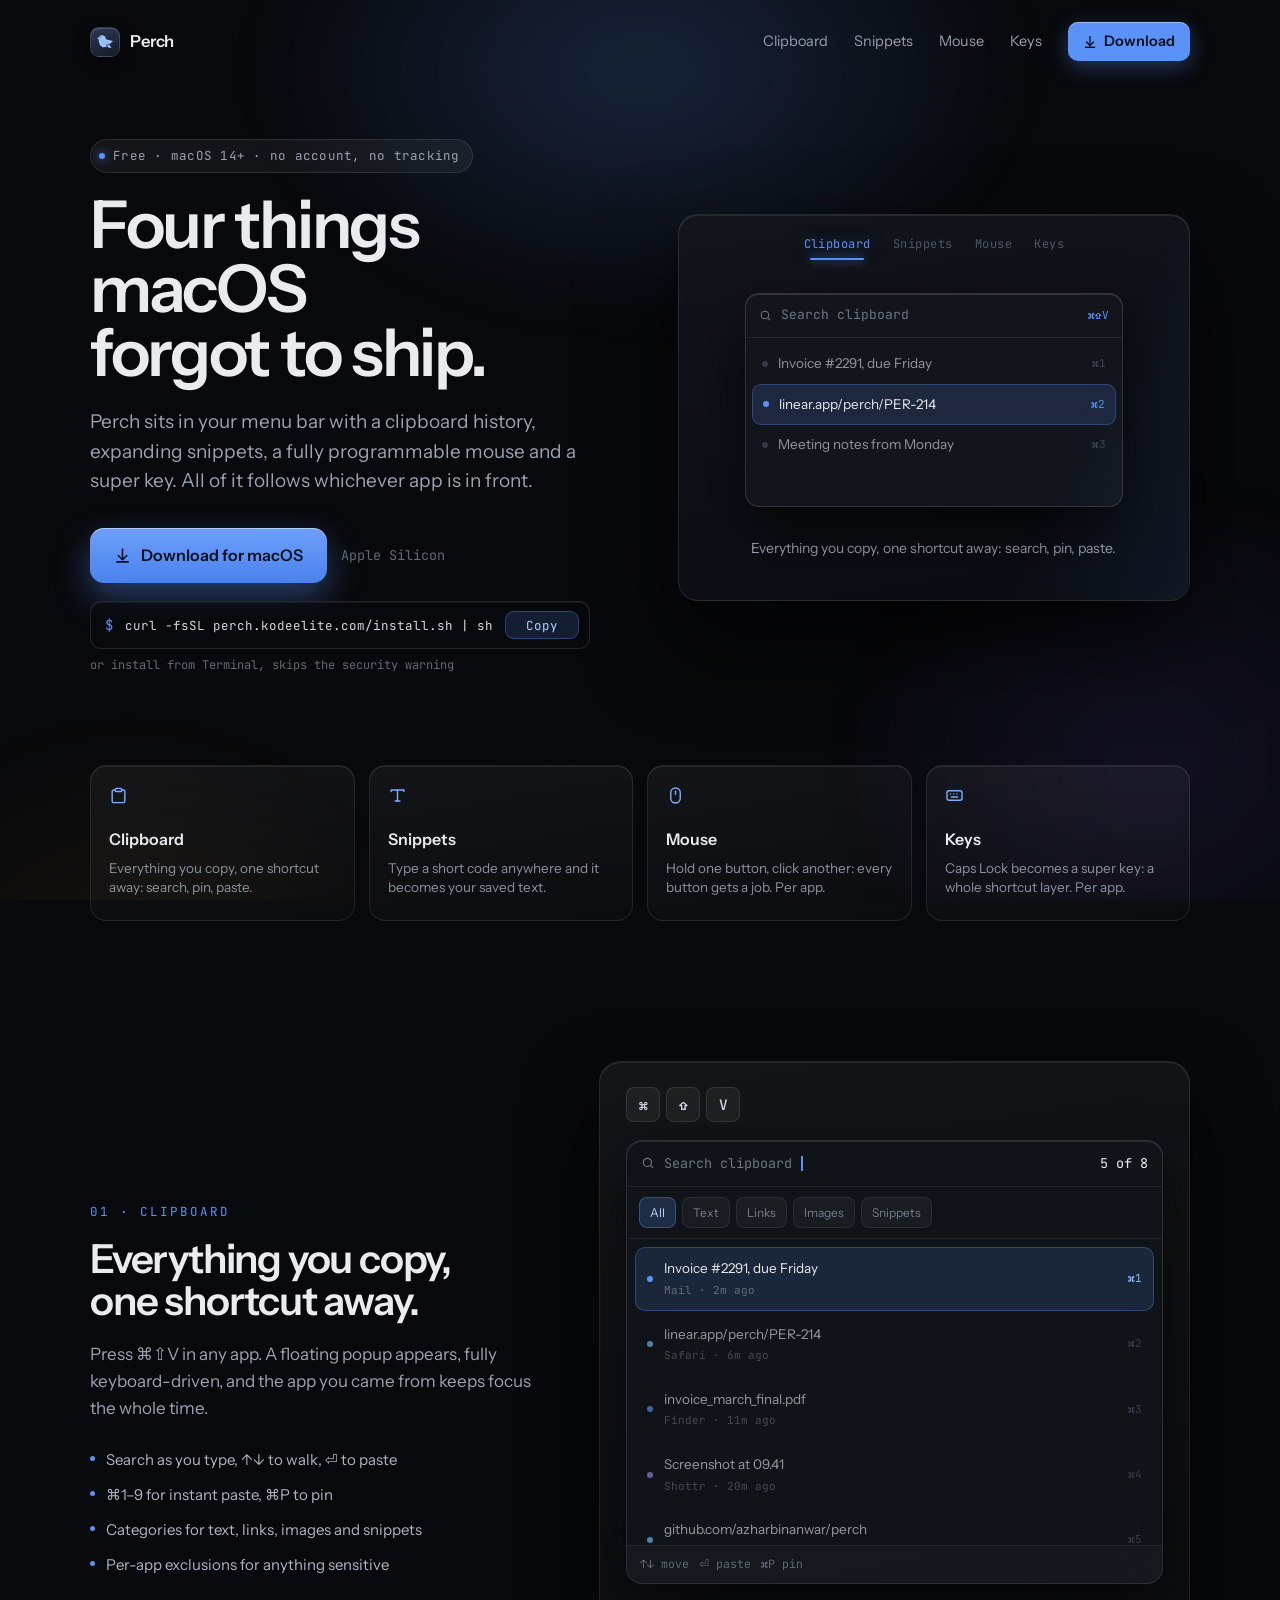
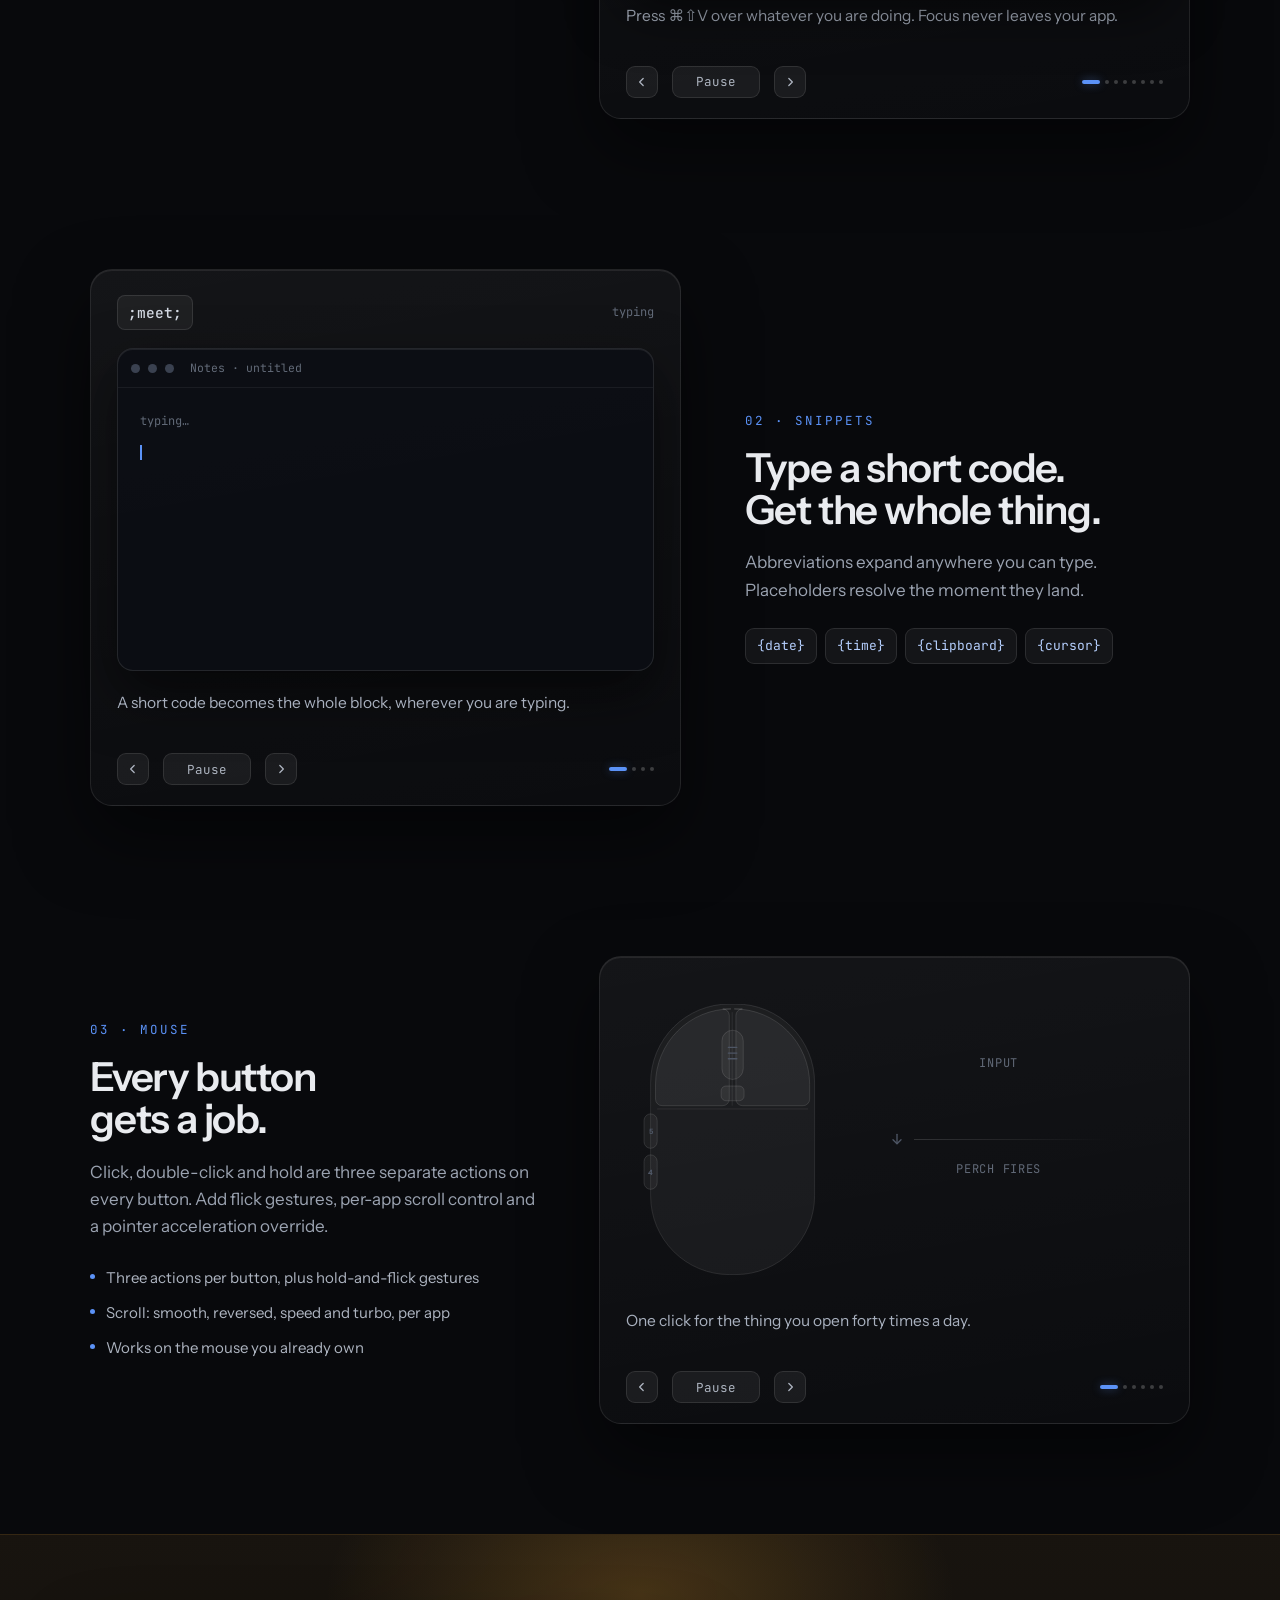
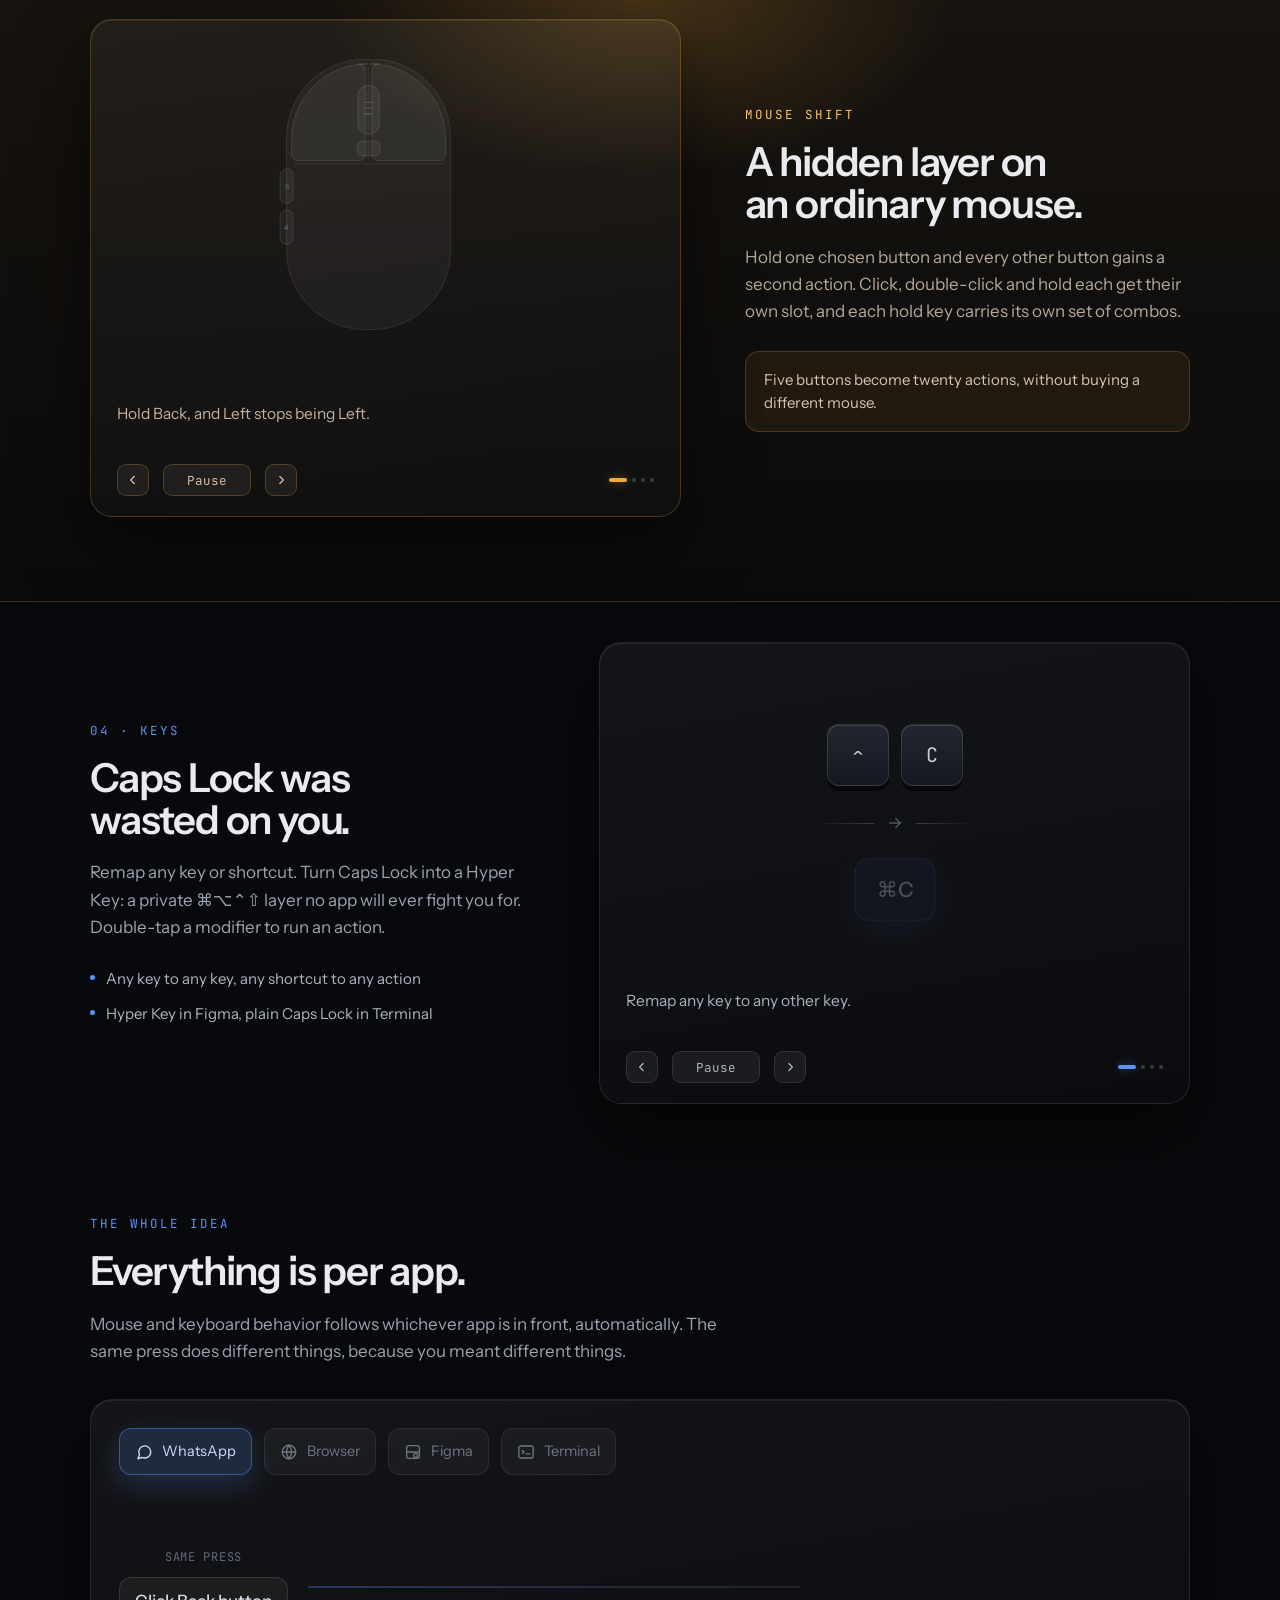
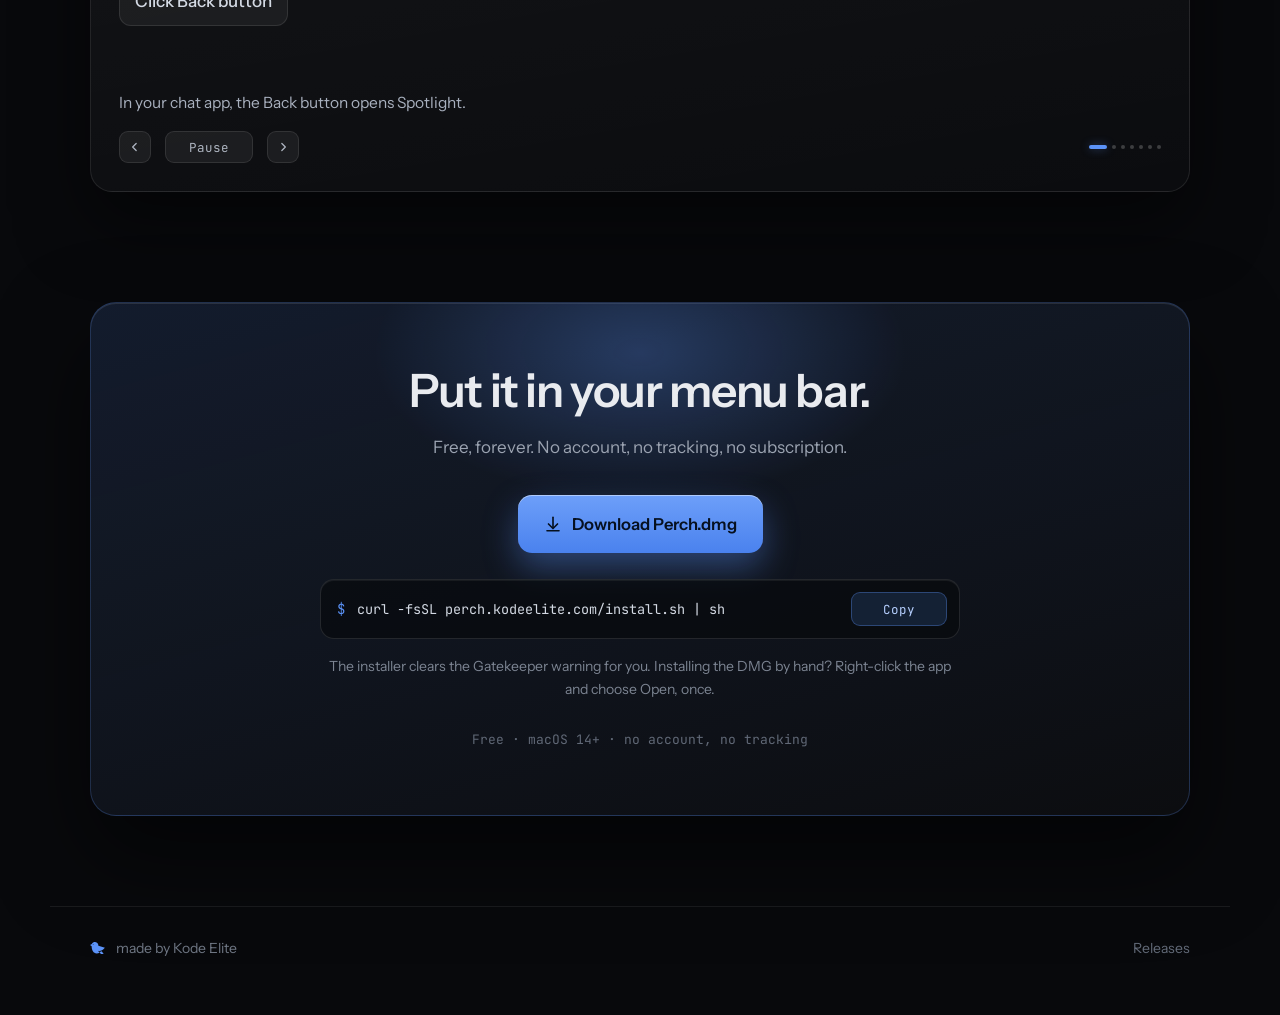
==== site/index.html @ 92d6252d "Native glass toolbars, com.kodeelite.perch bundle, site & README for 1.0.0 - All five tabs: page act" ====
<!DOCTYPE html>
<html lang="en">
<head>
<meta charset="utf-8">
<meta name="viewport" content="width=device-width, initial-scale=1">
<title>Perch: four things macOS forgot to ship</title>
<meta name="description" content="Clipboard history, expanding snippets, a fully programmable mouse and a super key, one free menu-bar app for macOS.">
<meta name="google-site-verification" content="9KXx56BD5_e1ufjfgeYq_2oIf_5Ki9fo4BRh6LsNshE">
<link rel="canonical" href="https://perch.kodeelite.com/">
<link rel="icon" type="image/png" href="icon.png">
<link rel="apple-touch-icon" href="icon.png">
<meta property="og:type" content="website">
<meta property="og:url" content="https://perch.kodeelite.com">
<meta property="og:title" content="Perch: four things macOS forgot to ship">
<meta property="og:description" content="Clipboard history, expanding snippets, a fully programmable mouse and a super key, one free menu-bar app for macOS.">
<meta property="og:image" content="https://perch.kodeelite.com/og.png">
<meta name="twitter:card" content="summary_large_image">
<meta name="twitter:title" content="Perch: four things macOS forgot to ship">
<meta name="twitter:description" content="Clipboard history, expanding snippets, a fully programmable mouse and a super key, one free menu-bar app for macOS.">
<meta name="twitter:image" content="https://perch.kodeelite.com/og.png">
<link rel="preconnect" href="https://fonts.googleapis.com">
<link rel="preconnect" href="https://fonts.gstatic.com" crossorigin>
<link href="https://fonts.googleapis.com/css2?family=Instrument+Sans:ital,wght@0,400..700;1,400&family=JetBrains+Mono:wght@400;500&display=swap" rel="stylesheet">
<link rel="stylesheet" href="perch.css">
</head>
<body>

<div class="bg" aria-hidden="true">
  <div class="glow glow-hero"></div>
  <div class="glow glow-mid"></div>
  <div class="glow glow-amber"></div>
  <div class="grain"></div>
</div>

<header class="nav wrap">
  <a class="brand" href="#top">
    <span class="brand-tile">
      <svg width="17" height="14" viewBox="0 0 15 12" fill="#9CC0FF"><path d="M12.8202 11.174H10.2078L8.69599 9.00691C8.73341 9.00765 8.77099 9.00819 8.80875 9.00792C9.51761 9.00282 10.2464 8.81861 10.9811 8.46947L12.8202 11.174Z"/><path fill-rule="evenodd" clip-rule="evenodd" d="M1.76128 1.68235C3.58994 -1.45262 8.03084 0.202049 7.8568 3.511L7.85678 3.51108L14.0195 5.20792L13.9306 5.30997C12.139 7.36368 10.354 8.3872 8.80415 8.39837C8.33292 8.40176 7.8865 8.31163 7.47104 8.13087L8.98869 10.042C4.03817 12.2115 1.48744 8.5244 1.56434 3.78064L0.0195312 2.72736L1.75384 1.72678C1.7563 1.71197 1.75877 1.69716 1.76128 1.68235ZM2.96049 1.68241C2.72003 1.68241 2.5251 1.87735 2.5251 2.11781C2.52511 2.35827 2.72003 2.55319 2.96049 2.55319C3.20095 2.55319 3.39588 2.35827 3.39589 2.11781C3.39589 1.87735 3.20095 1.68241 2.96049 1.68241Z"/></svg>
    </span>
    Perch
  </a>
  <nav class="nav-links">
    <a href="#clipboard">Clipboard</a>
    <a href="#snippets">Snippets</a>
    <a href="#mouse">Mouse</a>
    <a href="#keys">Keys</a>
    <a class="nav-cta" href="#get">
      <svg width="14" height="14" viewBox="0 0 24 24" fill="none" stroke="currentColor" stroke-width="2.2" stroke-linecap="round" stroke-linejoin="round"><path d="M12 3v13"/><path d="M6 12l6 6 6-6"/><path d="M4 21h16"/></svg>Download</a>
  </nav>
</header>

<!-- ================= HERO ================= -->
<section class="hero wrap" id="top">
  <div class="hero-copy reveal">
    <div class="pill mono"><span class="pill-dot"></span>Free · macOS 14+ · no account, no tracking</div>
    <h1>Four things macOS<br>forgot to ship.</h1>
    <p class="lede">Perch sits in your menu bar with a clipboard history, expanding snippets, a fully programmable mouse and a super key. All of it follows whichever app is in front.</p>
    <div class="cta-row">
      <a class="btn-dl" href="https://github.com/azharbinanwar/perch-releases/releases/latest/download/Perch.dmg">
        <svg width="17" height="17" viewBox="0 0 24 24" fill="none" stroke="currentColor" stroke-width="2.2" stroke-linecap="round" stroke-linejoin="round"><path d="M12 3v13"/><path d="M6 12l6 6 6-6"/><path d="M4 21h16"/></svg>Download for macOS</a>
      <span class="mono dim" id="dl-meta">Apple&nbsp;Silicon</span>
    </div>
    <div class="hero-term">
      <button class="term slim" id="hero-cmd" type="button" title="Copy the install command">
        <span class="mono t-prompt">$</span>
        <code class="mono">curl -fsSL perch.kodeelite.com/install.sh | sh</code>
        <span class="t-copy mono" id="hero-copy">Copy</span>
      </button>
      <p class="mono dim sm">or install from Terminal, skips the security warning</p>
    </div>
  </div>

  <div class="hero-visual reveal" data-parallax>
    <div class="hero-halo"></div>
    <div class="hero-stage" id="hero-stage">
      <div class="h-tabs mono" id="hero-tabs">
        <span data-f="0" class="on">Clipboard</span>
        <span data-f="1">Snippets</span>
        <span data-f="2">Mouse</span>
        <span data-f="3">Keys</span>
      </div>
      <div class="h-scene">
        <div class="h-panel" data-p="0">
          <div class="hp-card" id="h-clip">
            <div class="hp-search mono">
              <svg width="13" height="13" viewBox="0 0 24 24" fill="none" stroke="currentColor" stroke-width="2" stroke-linecap="round"><circle cx="11" cy="11" r="7"/><path d="M20 20l-3.5-3.5"/></svg>
              Search clipboard
              <span class="mono hp-k right">⌘⇧V</span>
            </div>
            <div class="hp-rows" id="h-clip-rows"></div>
            <div class="hp-pasted mono" id="h-clip-pasted">pasted into Mail</div>
          </div>
        </div>
        <div class="h-panel" data-p="1">
          <div class="h-note"><span class="h-typed mono" id="h-snip-text"></span><span class="caret"></span></div>
        </div>
        <div class="h-panel" data-p="2">
          <div class="h-mouse" id="h-mouse"></div>
          <span class="h-arrow">
            <svg width="18" height="18" viewBox="0 0 24 24" fill="none" stroke="currentColor" stroke-width="2" stroke-linecap="round" stroke-linejoin="round"><path d="M5 12h14"/><path d="M13 6l6 6-6 6"/></svg>
          </span>
          <div class="chip chip-amber flow-chip h-fired" id="h-mouse-fired"></div>
        </div>
        <div class="h-panel" data-p="3">
          <div class="h-caps">
            <div class="kcap small" id="h-caps-key">Caps Lock</div>
            <div class="kcap" id="h-w-key">W</div>
          </div>
          <span class="h-arrow">
            <svg width="18" height="18" viewBox="0 0 24 24" fill="none" stroke="currentColor" stroke-width="2" stroke-linecap="round" stroke-linejoin="round"><path d="M5 12h14"/><path d="M13 6l6 6-6 6"/></svg>
          </span>
          <div class="chip chip-blue flow-chip h-fired" id="h-keys-fired"></div>
        </div>
      </div>
      <p class="h-cap" id="hero-caption">Everything you copy, one shortcut away: search, pin, paste.</p>
    </div>
  </div>
</section>

<!-- ================= QUAD ================= -->
<section class="quad wrap reveal" data-stagger>
  <a class="qcard" href="#clipboard">
    <svg width="19" height="19" viewBox="0 0 24 24" fill="none" stroke="#7FADFF" stroke-width="1.8" stroke-linecap="round" stroke-linejoin="round"><rect x="8" y="3" width="8" height="4" rx="1.4"/><path d="M16 5h2a2 2 0 0 1 2 2v12a2 2 0 0 1-2 2H6a2 2 0 0 1-2-2V7a2 2 0 0 1 2-2h2"/></svg>
    <div class="q-name">Clipboard</div>
    <div class="q-line">Everything you copy, one shortcut away: search, pin, paste.</div>
  </a>
  <a class="qcard" href="#snippets">
    <svg width="19" height="19" viewBox="0 0 24 24" fill="none" stroke="#7FADFF" stroke-width="1.8" stroke-linecap="round" stroke-linejoin="round"><path d="M4 7V5h16v2"/><path d="M12 5v14"/><path d="M9 19h6"/></svg>
    <div class="q-name">Snippets</div>
    <div class="q-line">Type a short code anywhere and it becomes your saved text.</div>
  </a>
  <a class="qcard" href="#mouse">
    <svg width="19" height="19" viewBox="0 0 24 24" fill="none" stroke="#7FADFF" stroke-width="1.8" stroke-linecap="round" stroke-linejoin="round"><rect x="6" y="2.5" width="12" height="19" rx="6"/><path d="M12 6.5v4"/></svg>
    <div class="q-name">Mouse</div>
    <div class="q-line">Hold one button, click another: every button gets a job. Per app.</div>
  </a>
  <a class="qcard" href="#keys">
    <svg width="19" height="19" viewBox="0 0 24 24" fill="none" stroke="#7FADFF" stroke-width="1.8" stroke-linecap="round" stroke-linejoin="round"><rect x="2.5" y="6" width="19" height="12" rx="2.5"/><path d="M7 10h.01M11 10h.01M15 10h.01M8 14h8"/></svg>
    <div class="q-name">Keys</div>
    <div class="q-line">Caps Lock becomes a super key: a whole shortcut layer. Per app.</div>
  </a>
</section>

<!-- ================= CLIPBOARD ================= -->
<section id="clipboard" class="sec wrap">
  <div class="sec-copy reveal">
    <div class="eyebrow mono">01 · Clipboard</div>
    <h2>Everything you copy,<br>one shortcut away.</h2>
    <p class="body">Press ⌘⇧V in any app. A floating popup appears, fully keyboard-driven, and the app you came from keeps focus the whole time.</p>
    <div class="bullets">
      <div><span class="b-dot"></span>Search as you type, ↑↓ to walk, ⏎ to paste</div>
      <div><span class="b-dot"></span>⌘1–9 for instant paste, ⌘P to pin</div>
      <div><span class="b-dot"></span>Categories for text, links, images and snippets</div>
      <div><span class="b-dot"></span>Per-app exclusions for anything sensitive</div>
    </div>
  </div>

  <div class="stage reveal" id="clip-stage">
    <div class="stage-top">
      <div class="chips" id="clip-chips"></div>
      <span class="mono dim sm" id="clip-label"></span>
    </div>
    <div class="popup">
      <div class="pp-search">
        <svg width="14" height="14" viewBox="0 0 24 24" fill="none" stroke="#6E7683" stroke-width="2" stroke-linecap="round"><circle cx="11" cy="11" r="7"/><path d="M20 20l-3.5-3.5"/></svg>
        <span class="mono" id="clip-query">Search clipboard</span>
        <span class="caret"></span>
        <span class="mono dim sm right" id="clip-count"></span>
      </div>
      <div class="pp-cats" id="clip-cats"></div>
      <div class="pp-list" id="clip-list"></div>
      <div class="pp-foot mono">
        <span>↑↓ move</span><span>⏎ paste</span><span>⌘P pin</span>
        <span class="pp-paste" id="clip-paste"></span>
      </div>
    </div>
    <p class="cap" id="clip-cap"></p>
    <div class="ctl" data-ctl="clip"></div>
  </div>
</section>

<!-- ================= SNIPPETS ================= -->
<section id="snippets" class="sec sec-flip wrap">
  <div class="stage reveal" id="snip-stage">
    <div class="stage-top">
      <span class="chip mono" id="snip-token"></span>
      <span class="mono dim sm" id="snip-label"></span>
    </div>
    <div class="notepad">
      <div class="np-bar mono"><span class="tl"></span><span class="tl"></span><span class="tl"></span><span class="np-title">Notes · untitled</span></div>
      <div class="np-body">
        <div class="mono dim sm">typing…</div>
        <div class="np-typed mono" id="snip-typed"><span id="snip-typed-text"></span><span class="caret"></span></div>
        <div class="np-out" id="snip-out"></div>
        <div class="np-chips" id="snip-chips"></div>
      </div>
    </div>
    <p class="cap" id="snip-cap"></p>
    <div class="ctl" data-ctl="snip"></div>
  </div>
  <div class="sec-copy reveal">
    <div class="eyebrow mono">02 · Snippets</div>
    <h2>Type a short code.<br>Get the whole thing.</h2>
    <p class="body">Abbreviations expand anywhere you can type. Placeholders resolve the moment they land.</p>
    <div class="tag-row">
      <span class="tag mono">{date}</span>
      <span class="tag mono">{time}</span>
      <span class="tag mono">{clipboard}</span>
      <span class="tag mono">{cursor}</span>
    </div>
  </div>
</section>

<!-- ================= MOUSE ================= -->
<section id="mouse" class="sec wrap">
  <div class="sec-copy reveal">
    <div class="eyebrow mono">03 · Mouse</div>
    <h2>Every button<br>gets a job.</h2>
    <p class="body">Click, double-click and hold are three separate actions on every button. Add flick gestures, per-app scroll control and a pointer acceleration override.</p>
    <div class="bullets">
      <div><span class="b-dot"></span>Three actions per button, plus hold-and-flick gestures</div>
      <div><span class="b-dot"></span>Scroll: smooth, reversed, speed and turbo, per app</div>
      <div><span class="b-dot"></span>Works on the mouse you already own</div>
    </div>
  </div>

  <div class="stage reveal" id="mouse-stage">
    <div class="m-grid">
      <div class="m-col" id="mouse-diagram"></div>
      <div class="flow">
        <div class="flow-k mono">INPUT</div>
        <div class="chip flow-chip" id="mouse-press"></div>
        <div class="flow-arrow">
          <svg width="16" height="16" viewBox="0 0 24 24" fill="none" stroke="currentColor" stroke-width="2" stroke-linecap="round" stroke-linejoin="round"><path d="M12 5v14"/><path d="M6 13l6 6 6-6"/></svg>
          <span class="flow-line"></span>
        </div>
        <div class="flow-k mono">PERCH FIRES</div>
        <div class="chip chip-blue flow-chip" id="mouse-out"></div>
      </div>
    </div>
    <p class="cap" id="mouse-cap"></p>
    <div class="ctl" data-ctl="mouse"></div>
  </div>
</section>

<!-- ================= MOUSE SHIFT ================= -->
<section class="shift-band" id="shift">
  <div class="sec sec-flip wrap">
    <div class="stage stage-amber reveal" id="shift-stage">
      <div class="shift-row">
        <div class="shift-col">
          <div class="m-col" id="shift-diagram"></div>
          <div class="chip chip-amber flow-chip s-combo" id="shift-combo"></div>
        </div>
        <span class="s-arrow">
          <svg width="20" height="20" viewBox="0 0 24 24" fill="none" stroke="currentColor" stroke-width="2" stroke-linecap="round" stroke-linejoin="round"><path d="M5 12h14"/><path d="M13 6l6 6-6 6"/></svg>
        </span>
        <div class="chip chip-amber s-fired" id="shift-out"></div>
      </div>
      <p class="cap cap-amber" id="shift-cap"></p>
      <div class="ctl" data-ctl="shift"></div>
    </div>
    <div class="sec-copy reveal">
      <div class="eyebrow mono amber-t">Mouse Shift</div>
      <h2>A hidden layer on<br>an ordinary mouse.</h2>
      <p class="body warm">Hold one chosen button and every other button gains a second action. Click, double-click and hold each get their own slot, and each hold key carries its own set of combos.</p>
      <div class="amber-note">Five buttons become twenty actions, without buying a different mouse.</div>
    </div>
  </div>
</section>

<!-- ================= KEYS ================= -->
<section id="keys" class="sec wrap">
  <div class="sec-copy reveal">
    <div class="eyebrow mono">04 · Keys</div>
    <h2>Caps Lock was<br>wasted on you.</h2>
    <p class="body">Remap any key or shortcut. Turn Caps Lock into a Hyper Key: a private ⌘⌥⌃⇧ layer no app will ever fight you for. Double-tap a modifier to run an action.</p>
    <div class="bullets">
      <div><span class="b-dot"></span>Any key to any key, any shortcut to any action</div>
      <div><span class="b-dot"></span>Hyper Key in Figma, plain Caps Lock in Terminal</div>
    </div>
  </div>

  <div class="stage reveal" id="keys-stage">
    <div class="k-grid">
      <div class="k-caps" id="keys-caps"></div>
      <div class="k-arrow">
        <span class="k-line l"></span>
        <svg width="18" height="18" viewBox="0 0 24 24" fill="none" stroke="currentColor" stroke-width="2" stroke-linecap="round" stroke-linejoin="round"><path d="M5 12h14"/><path d="M13 6l6 6-6 6"/></svg>
        <span class="k-line r"></span>
      </div>
      <div class="k-out-slot"><div class="k-out" id="keys-out"></div></div>
    </div>
    <p class="cap" id="keys-cap"></p>
    <div class="ctl" data-ctl="keysd"></div>
  </div>
</section>

<!-- ================= PER APP ================= -->
<section id="perapp" class="wrap perapp">
  <div class="perapp-head reveal">
    <div class="eyebrow mono">The whole idea</div>
    <h2>Everything is per app.</h2>
    <p class="body">Mouse and keyboard behavior follows whichever app is in front, automatically. The same press does different things, because you meant different things.</p>
  </div>

  <div class="stage reveal" id="apps-stage">
    <div class="tiles" id="apps-tiles">
      <div class="tile" data-app="0">
        <svg width="18" height="18" viewBox="0 0 24 24" fill="none" stroke="currentColor" stroke-width="1.8" stroke-linecap="round" stroke-linejoin="round"><path d="M21 12a8 8 0 0 1-11.6 7.1L4 21l1.9-5.4A8 8 0 1 1 21 12z"/></svg>
        <span>WhatsApp</span>
      </div>
      <div class="tile" data-app="1">
        <svg width="18" height="18" viewBox="0 0 24 24" fill="none" stroke="currentColor" stroke-width="1.8" stroke-linecap="round" stroke-linejoin="round"><circle cx="12" cy="12" r="9"/><path d="M3 12h18"/><path d="M12 3a14 14 0 0 0 0 18a14 14 0 0 0 0-18"/></svg>
        <span>Browser</span>
      </div>
      <div class="tile" data-app="2">
        <svg width="18" height="18" viewBox="0 0 24 24" fill="none" stroke="currentColor" stroke-width="1.8" stroke-linecap="round" stroke-linejoin="round"><rect x="3.5" y="3.5" width="17" height="17" rx="3"/><path d="M3.5 12h17"/><circle cx="15.5" cy="16.5" r="2.6"/></svg>
        <span>Figma</span>
      </div>
      <div class="tile" data-app="3">
        <svg width="18" height="18" viewBox="0 0 24 24" fill="none" stroke="currentColor" stroke-width="1.8" stroke-linecap="round" stroke-linejoin="round"><rect x="2.5" y="4" width="19" height="16" rx="2.5"/><path d="M7 10l2.5 2L7 14"/><path d="M12.5 14.5H17"/></svg>
        <span>Terminal</span>
      </div>
    </div>

    <div class="pa-scene">
      <div class="pa-press">
        <div class="flow-k mono">SAME PRESS</div>
        <div class="chip flow-chip show" id="apps-press"></div>
      </div>
      <div class="pa-wire"><span class="pa-signal" id="apps-signal"></span></div>
      <div class="pa-window" id="apps-window">
        <div class="pa-titlebar">
          <span class="tl"></span><span class="tl"></span><span class="tl"></span>
          <span class="pa-app" id="apps-appicon"></span>
          <span class="pa-name" id="apps-appname"></span>
          <span class="mono pa-front">front</span>
        </div>
        <div class="pa-body">
          <div class="chip chip-blue flow-chip" id="apps-out"></div>
        </div>
      </div>
    </div>

    <p class="cap" id="apps-cap"></p>
    <div class="ctl" data-ctl="apps"></div>
  </div>
</section>

<!-- ================= GET ================= -->
<section id="get" class="wrap get">
  <div class="get-card reveal">
    <div class="get-halo"></div>
    <h2>Put it in your menu bar.</h2>
    <p class="body center">Free, forever. No account, no tracking, no subscription.</p>
    <a class="btn-dl big" href="https://github.com/azharbinanwar/perch-releases/releases/latest/download/Perch.dmg">
      <svg width="18" height="18" viewBox="0 0 24 24" fill="none" stroke="currentColor" stroke-width="2.2" stroke-linecap="round" stroke-linejoin="round"><path d="M12 3v13"/><path d="M6 12l6 6 6-6"/><path d="M4 21h16"/></svg>Download Perch.dmg</a>
    <div class="term-wrap">
      <div class="term">
        <span class="mono t-prompt">$</span>
        <code class="mono">curl -fsSL perch.kodeelite.com/install.sh | sh</code>
        <button class="t-copy mono" id="copy-btn" type="button">Copy</button>
      </div>
      <p class="fineprint">The installer clears the Gatekeeper warning for you. Installing the DMG by hand? Right-click the app and choose Open, once.</p>
    </div>
    <div class="mono dim sm">Free · macOS 14+ · no account, no tracking</div>
  </div>
</section>

<footer class="wrap footer">
  <div class="f-left">
    <svg width="16" height="13" viewBox="0 0 15 12" fill="#5B92F7"><path d="M12.8202 11.174H10.2078L8.69599 9.00691C8.73341 9.00765 8.77099 9.00819 8.80875 9.00792C9.51761 9.00282 10.2464 8.81861 10.9811 8.46947L12.8202 11.174Z"/><path fill-rule="evenodd" clip-rule="evenodd" d="M1.76128 1.68235C3.58994 -1.45262 8.03084 0.202049 7.8568 3.511L7.85678 3.51108L14.0195 5.20792L13.9306 5.30997C12.139 7.36368 10.354 8.3872 8.80415 8.39837C8.33292 8.40176 7.8865 8.31163 7.47104 8.13087L8.98869 10.042C4.03817 12.2115 1.48744 8.5244 1.56434 3.78064L0.0195312 2.72736L1.75384 1.72678C1.7563 1.71197 1.75877 1.69716 1.76128 1.68235ZM2.96049 1.68241C2.72003 1.68241 2.5251 1.87735 2.5251 2.11781C2.52511 2.35827 2.72003 2.55319 2.96049 2.55319C3.20095 2.55319 3.39588 2.35827 3.39589 2.11781C3.39589 1.87735 3.20095 1.68241 2.96049 1.68241Z"/></svg>
    made by Kode Elite
  </div>
  <div class="f-right">
    <!-- coffee link: restore when a real buy-me-a-coffee URL exists
    <a href="#" id="coffee-link">
      <svg width="15" height="15" viewBox="0 0 24 24" fill="none" stroke="currentColor" stroke-width="1.8" stroke-linecap="round" stroke-linejoin="round"><path d="M4 8h13v6a5 5 0 0 1-5 5H9a5 5 0 0 1-5-5V8z"/><path d="M17 9h2.5a2.5 2.5 0 0 1 0 5H17"/><path d="M5 22h12"/></svg>Buy me a coffee</a>
    -->

    <a class="dim" href="https://github.com/azharbinanwar/perch-releases/releases">Releases</a>
  </div>
</footer>

<script type="application/ld+json">
{
  "@context": "https://schema.org",
  "@type": "SoftwareApplication",
  "name": "Perch",
  "operatingSystem": "macOS 14.0 or later",
  "applicationCategory": "UtilitiesApplication",
  "description": "Clipboard history, expanding snippets, a fully programmable mouse and a super key, one free menu-bar app for macOS.",
  "url": "https://perch.kodeelite.com",
  "downloadUrl": "https://github.com/azharbinanwar/perch-releases/releases/latest/download/Perch.dmg",
  "image": "https://perch.kodeelite.com/og.png",
  "offers": { "@type": "Offer", "price": "0", "priceCurrency": "USD" },
  "author": { "@type": "Organization", "name": "Kode Elite", "url": "https://perch.kodeelite.com" }
}
</script>
<script src="demo.js"></script>
</body>
</html>
---- site/perch.css ----
/* Perch landing — Instrument Sans/Serif + JetBrains Mono, deep-space blue, orange = Mouse Shift only.
   Every demo stage is FIXED-SIZE: scenes change inside, the frame never moves. */

:root {
  --bg: #08090C;
  --ink: #E9EBEF;
  --mut: #9BA3B1;
  --dim: #616977;
  --blue: #5B92F7;
  --blue-hi: #B6D0FF;
  --amber: #F0A836;
  --amber-hi: #F6C468;
  --line: rgba(255, 255, 255, 0.09);
  --card: linear-gradient(170deg, rgba(255, 255, 255, 0.05), rgba(255, 255, 255, 0.014));
  --sans: "Instrument Sans", system-ui, sans-serif;
  --serif: "Instrument Serif", Georgia, serif;
  --mono: "JetBrains Mono", ui-monospace, monospace;
}

* { margin: 0; padding: 0; box-sizing: border-box; }
html { scroll-behavior: smooth; background: var(--bg); overflow-x: hidden; overflow-x: clip; }
body {
  font-family: var(--sans);
  color: var(--ink);
  background: transparent;
  line-height: 1.6;
  overflow-x: hidden;
  overflow-x: clip;
  -webkit-font-smoothing: antialiased;
  text-wrap: pretty;
}
a { color: #8CB6FF; text-decoration: none; }
button { font-family: inherit; cursor: pointer; }
:focus-visible { outline: 2px solid var(--blue); outline-offset: 3px; border-radius: 8px; }

.wrap { max-width: 1180px; margin: 0 auto; padding-left: 40px; padding-right: 40px; }
/* grid/flex children may shrink below their content's natural width (the nowrap
   curl command otherwise forces the whole hero column past small screens) */
.hero > *, .sec > *, .quad > *, .hero-term, .hero-term > * { min-width: 0; max-width: 100%; }
.mono { font-family: var(--mono); }
.dim { color: var(--dim); }
.sm { font-size: 12px; }
.ink { color: var(--ink); }
.strong { color: #C6CCD6; font-weight: 500; }
.right { margin-left: auto; }

/* ---------- living background ---------- */

.bg { position: fixed; inset: 0; z-index: -1; overflow: hidden; }
.glow { position: absolute; border-radius: 50%; filter: blur(30px); pointer-events: none; will-change: transform; }
.glow-hero {
  top: -280px; left: 50%; width: 1100px; height: 700px; margin-left: -550px;
  background: radial-gradient(50% 50% at 50% 50%, rgba(91, 146, 247, 0.2), transparent 70%);
  animation: breathe 9s ease-in-out infinite;
}
.glow-mid {
  top: 40%; right: -320px; width: 900px; height: 800px;
  background: radial-gradient(50% 50% at 50% 50%, rgba(124, 92, 255, 0.09), transparent 70%);
  animation: breathe 13s ease-in-out infinite reverse;
}
.glow-amber {
  top: 68%; left: -300px; width: 860px; height: 760px;
  background: radial-gradient(50% 50% at 50% 50%, rgba(240, 168, 54, 0.07), transparent 70%);
  animation: breathe 11s ease-in-out infinite;
}
.grain {
  position: absolute; inset: 0; opacity: 0.5;
  background-image: radial-gradient(rgba(255,255,255,0.028) 1px, transparent 1px);
  background-size: 26px 26px;
  mask-image: radial-gradient(70% 60% at 50% 30%, black, transparent);
  -webkit-mask-image: radial-gradient(70% 60% at 50% 30%, black, transparent);
}
@keyframes breathe { 0%, 100% { opacity: 0.55; transform: scale(1); } 50% { opacity: 1; transform: scale(1.07); } }

@keyframes caret { 0%, 49% { opacity: 1; } 50%, 100% { opacity: 0; } }
.caret { display: inline-block; width: 1.5px; height: 15px; vertical-align: -2px; background: var(--blue); animation: caret 1.1s step-end infinite; }

/* ---------- reveal / stagger ---------- */

.reveal { opacity: 0; transform: translateY(30px); transition: opacity 0.8s cubic-bezier(0.2, 0.7, 0.3, 1), transform 0.8s cubic-bezier(0.2, 0.7, 0.3, 1); }
.reveal.in { opacity: 1; transform: none; }
[data-stagger] > * { opacity: 0; transform: translateY(22px); transition: opacity 0.7s ease, transform 0.7s ease; }
[data-stagger].in > * { opacity: 1; transform: none; }
[data-stagger].in > *:nth-child(2) { transition-delay: 0.08s; }
[data-stagger].in > *:nth-child(3) { transition-delay: 0.16s; }
[data-stagger].in > *:nth-child(4) { transition-delay: 0.24s; }

/* ---------- nav ---------- */

.nav { display: flex; align-items: center; justify-content: space-between; gap: 20px; padding-top: 22px; padding-bottom: 22px; position: relative; z-index: 5; }
.brand { display: flex; align-items: center; gap: 10px; font-size: 16.5px; font-weight: 600; letter-spacing: -0.01em; color: var(--ink); }
.brand-tile {
  width: 30px; height: 30px; border-radius: 9px; display: grid; place-items: center;
  background: linear-gradient(160deg, #2E3A54, #151A26);
  border: 1px solid rgba(255, 255, 255, 0.12);
  box-shadow: 0 4px 14px rgba(0, 0, 0, 0.5), inset 0 1px 0 rgba(255, 255, 255, 0.14);
}
.nav-links { display: flex; align-items: center; gap: 26px; font-size: 14.5px; }
.nav-links > a { color: #98A0AE; transition: color 0.15s; }
.nav-links > a:hover { color: var(--ink); }
.nav-cta {
  display: inline-flex; align-items: center; gap: 7px; padding: 8px 15px; border-radius: 10px;
  background: var(--blue); color: #07101F !important; font-weight: 600;
  box-shadow: 0 6px 20px rgba(91, 146, 247, 0.34), inset 0 1px 0 rgba(255, 255, 255, 0.4);
  transition: transform 0.15s, box-shadow 0.15s;
}
.nav-cta:hover { transform: translateY(-1px); box-shadow: 0 9px 26px rgba(91, 146, 247, 0.44), inset 0 1px 0 rgba(255, 255, 255, 0.4); }

/* ---------- hero ---------- */

.hero { position: relative; z-index: 4; display: grid; grid-template-columns: 1.02fr 0.98fr; gap: 56px; align-items: center; padding-top: 56px; padding-bottom: 90px; }
.pill {
  display: inline-flex; align-items: center; gap: 8px; padding: 6px 12px 6px 8px; border-radius: 999px;
  background: rgba(255, 255, 255, 0.05); border: 1px solid rgba(255, 255, 255, 0.1);
  font-size: 12.5px; color: #9AA2B0; letter-spacing: 0.02em;
}
.pill-dot { width: 6px; height: 6px; border-radius: 50%; background: var(--blue); box-shadow: 0 0 10px var(--blue); }
h1 { font-size: 66px; line-height: 0.97; letter-spacing: -0.035em; font-weight: 600; margin: 20px 0 0; }
h2 { font-size: 40px; line-height: 1.06; letter-spacing: -0.03em; font-weight: 600; }
.lede { margin-top: 22px; font-size: 19px; line-height: 1.55; color: var(--mut); max-width: 31em; }
.cta-row { display: flex; flex-wrap: wrap; align-items: center; gap: 14px; margin-top: 32px; }
.btn-dl {
  display: inline-flex; align-items: center; gap: 10px; padding: 15px 24px; border-radius: 14px;
  background: linear-gradient(180deg, #6D9FF9, #4A82EE); color: #06101F; font-size: 16px; font-weight: 600;
  box-shadow: 0 14px 34px rgba(91, 146, 247, 0.4), inset 0 1px 0 rgba(255, 255, 255, 0.45);
  transition: transform 0.15s, box-shadow 0.15s;
}
.btn-dl:hover { transform: translateY(-2px); color: #06101F; box-shadow: 0 20px 44px rgba(91, 146, 247, 0.5), inset 0 1px 0 rgba(255, 255, 255, 0.45); }
.btn-dl.big { padding: 16px 26px; font-size: 16.5px; }
.cta-row .mono { font-size: 13.5px; }
.hero-term { margin-top: 18px; display: flex; flex-direction: column; gap: 7px; align-items: flex-start; }
.term.slim { padding: 9px 10px 9px 14px; border-radius: 11px; }
.term.slim code { font-size: 12.5px; }
.term.slim .t-copy { width: 74px; height: 28px; display: grid; place-items: center; }

.hero-visual { position: relative; will-change: transform; }
.hero-halo { position: absolute; inset: -40px; background: radial-gradient(45% 45% at 60% 40%, rgba(91, 146, 247, 0.2), transparent 72%); pointer-events: none; }

/* hero live showcase — the four features perform, one at a time */
.hero-stage {
  position: relative; border-radius: 20px; padding: 20px 24px 16px; overflow: hidden;
  background: linear-gradient(170deg, #12151C, #0A0C11);
  border: 1px solid rgba(255, 255, 255, 0.1);
  box-shadow: 0 40px 90px rgba(0, 0, 0, 0.7), inset 0 1px 0 rgba(255, 255, 255, 0.09);
  transition: transform 0.25s ease-out, box-shadow 0.25s ease-out;
  will-change: transform;
}
.hero-stage::after {
  content: ""; position: absolute; inset: 0; border-radius: 20px; pointer-events: none;
  background: linear-gradient(115deg, transparent 35%, rgba(91, 146, 247, 0.09) 50%, transparent 65%);
  background-size: 240% 100%;
  animation: sheen 7s linear infinite;
}
@keyframes sheen { from { background-position: 220% 0; } to { background-position: -120% 0; } }
.h-tabs { display: flex; justify-content: center; gap: 22px; font-size: 12px; }
.h-tabs span { position: relative; padding-bottom: 6px; color: #4E5665; letter-spacing: 0.04em; transition: color 0.3s, text-shadow 0.3s; }
.h-tabs span::after {
  content: ""; position: absolute; left: 10%; right: 10%; bottom: 0; height: 2px; border-radius: 1px;
  background: var(--blue); box-shadow: 0 0 10px var(--blue);
  transform: scaleX(0); transition: transform 0.35s cubic-bezier(0.3, 1.3, 0.5, 1);
}
.h-tabs span.on { color: var(--blue); text-shadow: 0 0 16px rgba(91, 146, 247, 0.5); }
.h-tabs span.on::after { transform: scaleX(1); }
.h-scene { position: relative; height: 252px; margin-top: 14px; }
.h-panel {
  position: absolute; inset: 0; display: flex; flex-direction: column; align-items: center;
  justify-content: center; gap: 18px; opacity: 0; pointer-events: none;
  transform: translateY(16px) scale(0.95);
  transition: opacity 0.3s, transform 0.5s cubic-bezier(0.25, 1.35, 0.45, 1);
}
.h-panel.on { opacity: 1; transform: none; }
/* mouse & keys hero scenes: input performs centered, then glides left as the action expands in */
.h-panel[data-p="2"], .h-panel[data-p="3"] { flex-direction: row; justify-content: center; gap: 0; }
.h-arrow { color: #4E5665; display: flex; overflow: hidden; max-width: 0; opacity: 0; transition: max-width 0.55s cubic-bezier(0.3, 1, 0.4, 1), margin 0.55s cubic-bezier(0.3, 1, 0.4, 1), opacity 0.35s 0.15s; }
.h-panel .h-fired {
  max-width: 0; padding: 0; border-width: 0; margin: 0; overflow: hidden; white-space: nowrap;
  transition: max-width 0.55s cubic-bezier(0.3, 1, 0.4, 1), margin 0.55s cubic-bezier(0.3, 1, 0.4, 1),
    padding 0.55s cubic-bezier(0.3, 1, 0.4, 1), opacity 0.35s 0.15s, background 0.28s, border-color 0.28s;
}
.h-panel.done .h-arrow { max-width: 22px; margin: 0 0 0 18px; opacity: 1; }
.h-panel.done .h-fired { max-width: 250px; padding: 10px 15px; border-width: 1px; margin-left: 18px; opacity: 1; }
.h-panel .hp-card { width: 82%; }
.hp-pasted { font-size: 11.5px; color: #7FD9B8; padding: 8px 13px; border-top: 1px solid rgba(255, 255, 255, 0.07); opacity: 0; transition: opacity 0.25s; }
.hp-pasted.show { opacity: 1; }
.hp-k.right { margin-left: auto; }
.h-note {
  width: 82%; height: 132px; padding: 16px; border-radius: 12px; text-align: left;
  background: rgba(13, 15, 20, 0.9); border: 1px solid rgba(255, 255, 255, 0.1);
  font-size: 14.5px; line-height: 1.55; color: #B6BDC8; white-space: pre-wrap; overflow: hidden;
}
.h-typed { color: var(--blue-hi); font-size: 14px; }
.h-note.expanded .h-typed { font-family: var(--sans); color: var(--ink); font-size: 14.5px; }
.h-mouse { position: relative; }
.h-fired { align-self: center; }
.h-cap {
  font-size: 14px; line-height: 1.5; color: #A8B0BE;
  margin-top: 12px; height: 46px; overflow: hidden; text-align: center; transition: opacity 0.2s;
}
.h-cap.fade { opacity: 0; }
.h-caps { display: flex; gap: 12px; align-items: center; }
.mini-mac {
  position: relative; border-radius: 20px; overflow: hidden;
  background: linear-gradient(170deg, #12151C, #0A0C11);
  border: 1px solid rgba(255, 255, 255, 0.1);
  box-shadow: 0 40px 90px rgba(0, 0, 0, 0.7), inset 0 1px 0 rgba(255, 255, 255, 0.09);
}
.mini-bar { display: flex; align-items: center; justify-content: space-between; padding: 8px 14px; background: rgba(255, 255, 255, 0.055); border-bottom: 1px solid rgba(255, 255, 255, 0.07); font-size: 11.5px; color: #8A929F; }
.mini-menus { display: flex; gap: 16px; align-items: center; }
.mini-status { display: flex; gap: 14px; align-items: center; }
.mini-body { padding: 26px 24px 30px; min-height: 240px; position: relative; }
.mini-body .sm { font-size: 13px; }
.mini-mail { margin-top: 14px; font-size: 15px; line-height: 1.6; color: #B6BDC8; }
@keyframes float { 0%, 100% { transform: translateY(0); } 50% { transform: translateY(-8px); } }
.hero-popup { position: absolute; left: 50%; bottom: -6px; transform: translateX(-50%); width: 88%; animation: float 7s ease-in-out infinite; }
.hp-card {
  border-radius: 14px; background: rgba(20, 23, 30, 0.86); backdrop-filter: blur(22px); -webkit-backdrop-filter: blur(22px);
  border: 1px solid rgba(255, 255, 255, 0.13);
  box-shadow: 0 26px 60px rgba(0, 0, 0, 0.65), inset 0 1px 0 rgba(255, 255, 255, 0.12); overflow: hidden;
}
.hp-search { display: flex; align-items: center; gap: 9px; padding: 11px 13px; border-bottom: 1px solid rgba(255, 255, 255, 0.07); font-size: 13px; color: #6E7683; }
.hp-rows { padding: 6px; }
.hp-row { display: flex; align-items: center; gap: 10px; padding: 9px 10px; border-radius: 9px; opacity: 0.6; }
.hp-row.on { background: rgba(91, 146, 247, 0.16); border: 1px solid rgba(91, 146, 247, 0.3); opacity: 1; }
.hp-dot { width: 6px; height: 6px; border-radius: 50%; background: var(--blue); flex: none; }
.hp-dot.alt { background: #4A5261; }
.hp-label { font-size: 13.5px; flex: 1; overflow: hidden; text-overflow: ellipsis; white-space: nowrap; }
.hp-k { font-size: 11px; color: var(--blue); }
.hp-row:not(.on) .hp-k { color: #5A6270; }

/* ---------- quad ---------- */

.quad { position: relative; z-index: 4; display: grid; grid-template-columns: repeat(4, 1fr); gap: 14px; padding-bottom: 100px; }
.qcard {
  display: block; padding: 20px 18px 22px; border-radius: 16px; color: inherit;
  background: var(--card); border: 1px solid var(--line);
  box-shadow: inset 0 1px 0 rgba(255, 255, 255, 0.08);
  transition: transform 0.25s, border-color 0.25s, background 0.25s;
}
.qcard:hover { transform: translateY(-4px); border-color: rgba(91, 146, 247, 0.34); background: linear-gradient(170deg, rgba(91, 146, 247, 0.14), rgba(255, 255, 255, 0.02)); color: inherit; }
.q-name { margin-top: 14px; font-size: 16px; font-weight: 600; }
.q-line { margin-top: 6px; font-size: 13.5px; line-height: 1.45; color: #8B929F; }

/* ---------- sections ---------- */

.sec { position: relative; z-index: 4; display: grid; grid-template-columns: 0.86fr 1.14fr; gap: 64px; align-items: center; padding-top: 40px; padding-bottom: 110px; }
.sec-flip { grid-template-columns: 1.14fr 0.86fr; }
.eyebrow { font-size: 12.5px; letter-spacing: 0.16em; text-transform: uppercase; color: var(--blue); }
.sec h2, .perapp h2 { margin-top: 16px; }
.body { margin-top: 18px; font-size: 17px; line-height: 1.6; color: var(--mut); }
.body.warm { color: #B6A796; }
.body.center { max-width: 30em; margin-left: auto; margin-right: auto; }
.bullets { display: flex; flex-direction: column; gap: 11px; margin-top: 26px; font-size: 15px; color: #AEB5C1; }
.bullets > div { display: flex; gap: 11px; align-items: flex-start; }
.b-dot { width: 5px; height: 5px; border-radius: 50%; background: var(--blue); margin-top: 8px; flex: none; }
.tag-row { display: flex; flex-wrap: wrap; gap: 8px; margin-top: 24px; }
.tag { padding: 7px 11px; border-radius: 9px; background: rgba(255, 255, 255, 0.05); border: 1px solid rgba(255, 255, 255, 0.1); font-size: 13px; color: var(--blue-hi); }

/* ---------- demo stage (fixed frame) ---------- */

.stage {
  position: relative; border-radius: 22px; padding: 26px 26px 20px;
  background: var(--card); border: 1px solid var(--line);
  box-shadow: 0 30px 70px rgba(0, 0, 0, 0.5), inset 0 1px 0 rgba(255, 255, 255, 0.08);
}
.stage-amber { border-color: rgba(240, 168, 54, 0.24); box-shadow: 0 30px 70px rgba(0, 0, 0, 0.55), inset 0 1px 0 rgba(255, 255, 255, 0.08); }
.stage-top { display: flex; align-items: center; justify-content: space-between; gap: 16px; height: 34px; }
.stage-top .sm { white-space: nowrap; }

.chips { display: flex; gap: 6px; align-items: center; }
.chip {
  display: inline-flex; align-items: center; justify-content: center;
  min-width: 34px; min-height: 32px; padding: 5px 10px; border-radius: 8px;
  background: rgba(255, 255, 255, 0.05); border: 1px solid rgba(255, 255, 255, 0.1);
  color: #D3D9E3; font-family: var(--mono); font-size: 14.5px; font-weight: 500;
  transition: background 0.2s, border-color 0.2s, color 0.2s, transform 0.12s, box-shadow 0.2s;
}
.chip.lit, .chip-blue.show {
  background: rgba(91, 146, 247, 0.16); border-color: rgba(91, 146, 247, 0.34); color: var(--blue-hi);
  box-shadow: 0 4px 12px rgba(91, 146, 247, 0.2);
}
.chip.lit { transform: translateY(1px) scale(0.97); }
.chip-amber.show {
  background: rgba(240, 168, 54, 0.18); border-color: rgba(240, 168, 54, 0.42); color: var(--amber-hi);
  box-shadow: 0 8px 26px rgba(240, 168, 54, 0.2);
}
.flow-chip { align-self: center; font-family: var(--sans); font-size: 16px; font-weight: 500; padding: 10px 15px; border-radius: 12px; opacity: 0; transition: opacity 0.28s, background 0.28s, border-color 0.28s, color 0.28s, transform 0.28s; }
.flow-chip.show { opacity: 1; }
.flow-chip.pop { animation: chipPop 0.32s cubic-bezier(0.34, 1.5, 0.64, 1); }
@keyframes chipPop { from { transform: scale(0.86); opacity: 0; } }

.cap {
  font-size: 15.5px; line-height: 1.5; color: #A8B0BE;
  margin-top: 20px; height: 54px; overflow: hidden; transition: opacity 0.2s;
}
.cap-amber { color: #C4AF9B; }
.cap.fade { opacity: 0; }

/* controls (JS-injected): ‹ pause › + bar dots */
.ctl { display: flex; align-items: center; gap: 14px; margin-top: 8px; height: 32px; }
.ctl button {
  height: 32px; border-radius: 9px; background: rgba(255, 255, 255, 0.06);
  border: 1px solid rgba(255, 255, 255, 0.1); color: #AEB5C1; display: grid; place-items: center;
  transition: background 0.15s;
}
.ctl button:hover { background: rgba(255, 255, 255, 0.11); }
.ctl .c-nav { width: 32px; }
.ctl .c-play { width: 88px; font-family: var(--mono); font-size: 12.5px; }
.stage-amber .ctl button { border-color: rgba(240, 168, 54, 0.24); color: #D6C0AB; }
.ctl .c-dots { display: flex; gap: 5px; align-items: center; margin-left: auto; }
.ctl .c-dots span { width: 4px; height: 4px; border-radius: 2px; background: rgba(255, 255, 255, 0.2); transition: width 0.25s, background 0.25s; }
.ctl .c-dots span.on { width: 18px; background: var(--blue); box-shadow: 0 0 10px rgba(91, 146, 247, 0.4); }
.stage-amber .ctl .c-dots span.on { background: var(--amber); box-shadow: 0 0 10px rgba(240, 168, 54, 0.4); }

/* ---------- clipboard popup (fixed height) ---------- */

.popup {
  margin-top: 18px; border-radius: 16px; overflow: hidden;
  background: rgba(17, 20, 26, 0.92); backdrop-filter: blur(20px); -webkit-backdrop-filter: blur(20px);
  border: 1px solid rgba(255, 255, 255, 0.12);
  box-shadow: 0 24px 56px rgba(0, 0, 0, 0.6), inset 0 1px 0 rgba(255, 255, 255, 0.1);
}
.pp-search { display: flex; align-items: center; gap: 9px; padding: 12px 14px; border-bottom: 1px solid rgba(255, 255, 255, 0.07); }
.pp-search .mono { font-size: 13.5px; color: var(--ink); }
.pp-search .mono.ghost { color: #6E7683; }
.pp-cats { display: flex; gap: 6px; padding: 10px 12px; border-bottom: 1px solid rgba(255, 255, 255, 0.06); }
.pp-cat { padding: 5px 10px; border-radius: 8px; font-size: 12px; color: #767E8C; background: rgba(255, 255, 255, 0.04); border: 1px solid rgba(255, 255, 255, 0.07); transition: all 0.25s; }
.pp-cat.on { background: rgba(91, 146, 247, 0.2); border-color: rgba(91, 146, 247, 0.38); color: #BFD6FF; }
.pp-list { padding: 8px; display: flex; flex-direction: column; gap: 2px; height: 306px; overflow: hidden; }
.pp-row { display: flex; align-items: center; gap: 11px; padding: 10px 11px; border-radius: 10px; border: 1px solid transparent; opacity: 0.62; transition: all 0.25s; }
.pp-row.sel { background: rgba(91, 146, 247, 0.15); border-color: rgba(91, 146, 247, 0.32); opacity: 1; }
.pp-row.flash { background: rgba(91, 146, 247, 0.34); border-color: rgba(91, 146, 247, 0.65); box-shadow: 0 0 26px rgba(91, 146, 247, 0.4); transform: scale(1.015); opacity: 1; }
.pp-dot { width: 6px; height: 6px; border-radius: 50%; flex: none; }
.pp-main { flex: 1; min-width: 0; }
.pp-label { font-size: 13.5px; white-space: nowrap; overflow: hidden; text-overflow: ellipsis; }
.pp-meta { font-size: 11px; color: #636B79; font-family: var(--mono); margin-top: 2px; }
.pp-badge { flex: none; font-size: 11px; font-family: var(--mono); color: #4E5665; }
.pp-row.sel .pp-badge { color: #8CB6FF; }
.pp-pin { flex: none; padding: 3px 8px; border-radius: 999px; font-size: 10.5px; font-family: var(--mono); background: rgba(99, 201, 164, 0.18); border: 1px solid rgba(99, 201, 164, 0.4); color: #7FD9B8; }
.pp-foot { display: flex; align-items: center; gap: 10px; padding: 9px 13px; border-top: 1px solid rgba(255, 255, 255, 0.07); background: rgba(255, 255, 255, 0.02); font-size: 11.5px; color: var(--dim); }
.pp-paste { margin-left: auto; color: #7FD9B8; opacity: 0; transition: opacity 0.3s; }
.pp-paste.show { opacity: 1; }

/* ---------- snippets notepad (fixed height) ---------- */

.notepad {
  margin-top: 18px; border-radius: 16px; overflow: hidden;
  background: rgba(13, 15, 20, 0.9); border: 1px solid rgba(255, 255, 255, 0.1);
  box-shadow: 0 24px 56px rgba(0, 0, 0, 0.55), inset 0 1px 0 rgba(255, 255, 255, 0.08);
}
.np-bar { display: flex; align-items: center; gap: 8px; padding: 10px 13px; border-bottom: 1px solid rgba(255, 255, 255, 0.06); font-size: 11.5px; color: #636B79; }
.tl { width: 9px; height: 9px; border-radius: 50%; background: #3A4150; }
.np-title { margin-left: 8px; }
.np-body { padding: 24px 22px; height: 282px; overflow: hidden; }
.np-typed { margin-top: 10px; font-size: 15.5px; color: var(--blue-hi); height: 24px; }
.np-out { margin-top: 20px; display: flex; flex-direction: column; gap: 6px; height: 104px; overflow: hidden; }
.np-line { font-size: 16.5px; line-height: 1.5; color: #AEB5C1; opacity: 0; transform: translateY(6px); transition: opacity 0.35s, transform 0.35s; }
.np-line.first { color: var(--ink); }
.np-line.in { opacity: 1; transform: none; }
.np-chips { margin-top: 14px; display: flex; flex-wrap: wrap; gap: 7px; height: 34px; overflow: hidden; align-content: flex-start; }
.np-chip { line-height: 1.3; }
.np-chip { padding: 5px 9px; border-radius: 8px; font-family: var(--mono); font-size: 11.5px; background: rgba(99, 201, 164, 0.14); border: 1px solid rgba(99, 201, 164, 0.32); color: #7FD9B8; opacity: 0; transform: scale(0.9); transition: opacity 0.3s, transform 0.3s; }
.np-chip.in { opacity: 1; transform: none; }

/* ---------- mouse stages ---------- */

.m-grid { display: grid; grid-template-columns: 178px 1fr; gap: 30px; align-items: center; min-height: 300px; margin-top: 6px; }
.m-col { display: grid; place-items: center; position: relative; transition: transform 0.45s; }
.m-col.mirror { transform: scaleX(-1); }
.m-col svg { display: block; }
.m-body { fill: rgba(255, 255, 255, 0.045); stroke: rgba(255, 255, 255, 0.13); }
.m-line { stroke: rgba(255, 255, 255, 0.1); }
.m-spot { fill: rgba(255, 255, 255, 0.05); stroke: rgba(255, 255, 255, 0.14); transition: fill 0.25s, stroke 0.25s; }
.m-spot.lit { fill: rgba(91, 146, 247, 0.36); stroke: var(--blue); }
.m-spot.hold { fill: rgba(240, 168, 54, 0.34); stroke: var(--amber); }
.m-label { fill: #4E5665; font: 700 9px var(--sans); }
.m-bar { fill: #4E5665; }
.hold-tag {
  position: absolute; font-family: var(--mono); font-size: 9px; letter-spacing: 0.08em; color: #fff;
  background: var(--amber); padding: 2px 7px; border-radius: 4px;
  box-shadow: 0 2px 8px rgba(0, 0, 0, 0.45); opacity: 0; transition: opacity 0.2s; pointer-events: none;
}
.hold-tag.show { opacity: 1; }
.m-flick { position: absolute; top: -6px; left: 50%; transform: translateX(-50%); opacity: 0; transition: opacity 0.3s, transform 0.4s; }
.m-flick.show { opacity: 1; transform: translateX(-50%) translateY(-10px); }
.m-scrollhint { position: absolute; bottom: 6px; left: 50%; transform: translateX(-50%); font-family: var(--mono); font-size: 10px; letter-spacing: 0.1em; color: #4E5665; opacity: 0; transition: opacity 0.3s; }
.m-scrollhint.show { opacity: 1; animation: scrollPulse 1.2s ease-in-out infinite; }
@keyframes scrollPulse { 0%, 100% { transform: translateX(-50%) translateY(0); } 50% { transform: translateX(-50%) translateY(4px); } }

.flow { display: flex; flex-direction: column; align-items: center; text-align: center; gap: 13px; }
.flow-k { font-size: 12px; color: var(--dim); letter-spacing: 0.06em; }
.amber-k { color: #7A6B5C; }
.flow-arrow { display: flex; align-items: center; gap: 9px; color: #4E5665; width: 100%; max-width: 220px; }
.flow-line { height: 1px; flex: 1; background: linear-gradient(90deg, rgba(255, 255, 255, 0.14), rgba(255, 255, 255, 0)); }

/* shift stage: mouse performs centered, then glides left as the amber action expands in */
.shift-row { display: flex; align-items: center; justify-content: center; gap: 0; min-height: 330px; margin-top: 6px; }
.shift-col { display: flex; flex-direction: column; align-items: center; gap: 14px; }
.s-combo { font-size: 14px; }
.s-arrow {
  color: #B08D6A; display: flex; overflow: hidden; max-width: 0; opacity: 0;
  transition: max-width 0.55s cubic-bezier(0.3, 1, 0.4, 1), margin 0.55s cubic-bezier(0.3, 1, 0.4, 1), opacity 0.35s 0.15s;
}
.shift-row.done .s-arrow { max-width: 24px; margin-left: 22px; opacity: 1; }
.s-fired {
  font-family: var(--sans); font-size: 17px; font-weight: 500; border-radius: 12px;
  max-width: 0; padding: 0; border-width: 0; margin: 0; overflow: hidden; white-space: nowrap; opacity: 0;
  transition: max-width 0.55s cubic-bezier(0.3, 1, 0.4, 1), margin 0.55s cubic-bezier(0.3, 1, 0.4, 1),
    padding 0.55s cubic-bezier(0.3, 1, 0.4, 1), opacity 0.35s 0.15s, background 0.28s, border-color 0.28s;
}
.shift-row.done .s-fired { max-width: 280px; padding: 12px 18px; border-width: 1px; margin-left: 22px; opacity: 1; }

/* ---------- shift band ---------- */

.shift-band {
  position: relative; z-index: 4; margin-bottom: 0; overflow: hidden;
  border-top: 1px solid rgba(240, 168, 54, 0.18); border-bottom: 1px solid rgba(240, 168, 54, 0.18);
  background: linear-gradient(180deg, rgba(240, 168, 54, 0.07), rgba(240, 168, 54, 0.015));
}
.shift-band::before {
  content: ""; position: absolute; top: -200px; left: 50%; transform: translateX(-50%);
  width: 900px; height: 520px; pointer-events: none;
  background: radial-gradient(50% 50% at 50% 50%, rgba(240, 168, 54, 0.22), transparent 70%);
}
.shift-band .sec { padding-top: 84px; padding-bottom: 84px; }
.amber-t { color: var(--amber-hi); }
.amber-note {
  margin-top: 26px; padding: 16px 18px; border-radius: 14px; font-size: 15px; line-height: 1.55; color: #D8C4B0;
  background: rgba(240, 168, 54, 0.08); border: 1px solid rgba(240, 168, 54, 0.22);
}

/* ---------- keys stage (fixed heights) ---------- */

.k-grid { display: flex; flex-direction: column; align-items: center; justify-content: center; gap: 28px; min-height: 300px; }
.k-caps { display: flex; gap: 12px; align-items: flex-end; justify-content: center; height: 66px; }
.kcap {
  min-width: 62px; height: 62px; padding: 0 14px; display: grid; place-items: center; border-radius: 12px;
  font-family: var(--mono); font-size: 20px; color: #C6CCD6;
  background: linear-gradient(180deg, #22262F, #141821); border: 1px solid rgba(255, 255, 255, 0.12);
  box-shadow: 0 5px 0 rgba(0, 0, 0, 0.55), inset 0 1px 0 rgba(255, 255, 255, 0.12);
  transition: all 0.22s;
}
.kcap.small { font-size: 14px; }
.kcap.lit {
  background: linear-gradient(180deg, rgba(91, 146, 247, 0.3), rgba(91, 146, 247, 0.14));
  border-color: rgba(91, 146, 247, 0.5); color: #DCE8FF; transform: translateY(3px);
  box-shadow: 0 2px 0 rgba(91, 146, 247, 0.35), 0 0 30px rgba(91, 146, 247, 0.28);
}
.k-arrow { display: flex; align-items: center; gap: 12px; color: #4E5665; }
.k-line { width: 60px; height: 1px; }
.k-line.l { background: linear-gradient(90deg, rgba(255, 255, 255, 0), rgba(255, 255, 255, 0.18)); }
.k-line.r { background: linear-gradient(90deg, rgba(255, 255, 255, 0.18), rgba(255, 255, 255, 0)); }
.k-out-slot { height: 58px; display: flex; align-items: center; }
.k-out {
  padding: 14px 22px; border-radius: 14px; font-size: 22px; font-weight: 500; letter-spacing: -0.01em;
  background: rgba(91, 146, 247, 0.16); border: 1px solid rgba(91, 146, 247, 0.4); color: #CFE0FF;
  box-shadow: 0 12px 34px rgba(91, 146, 247, 0.22);
  opacity: 0.3; transform: scale(0.96); transition: opacity 0.3s, transform 0.3s;
}
.k-out.show { opacity: 1; transform: none; }

/* ---------- per app ---------- */

.perapp { position: relative; z-index: 4; padding-bottom: 110px; }
.perapp-head { max-width: 640px; }
.perapp .stage { margin-top: 34px; padding: 28px; }
.tiles { display: flex; gap: 12px; flex-wrap: wrap; }
.tile {
  display: inline-flex; align-items: center; gap: 9px; padding: 11px 15px; border-radius: 12px; font-size: 14.5px;
  background: rgba(255, 255, 255, 0.04); border: 1px solid rgba(255, 255, 255, 0.08); color: #6E7683;
  transition: all 0.35s;
}
.tile.front { background: rgba(91, 146, 247, 0.18); border-color: rgba(91, 146, 247, 0.44); color: #CFE0FF; box-shadow: 0 10px 28px rgba(91, 146, 247, 0.22); }
/* per-app live scene: same press chip stays put, the app window swaps, the action lands inside it */
.pa-scene { display: flex; align-items: center; gap: 20px; margin-top: 28px; min-height: 168px; }
.pa-press { display: flex; flex-direction: column; align-items: center; text-align: center; gap: 10px; flex: none; }
.pa-press .flow-chip { font-size: 17px; }
.pa-press .flow-chip.lit { transform: translateY(2px) scale(0.96); background: rgba(91, 146, 247, 0.2); border-color: rgba(91, 146, 247, 0.44); color: var(--blue-hi); }
.pa-wire { position: relative; flex: 1; height: 2px; border-radius: 1px; background: linear-gradient(90deg, rgba(91, 146, 247, 0.3), rgba(255, 255, 255, 0.08)); overflow: visible; }
.pa-signal {
  position: absolute; top: -3px; left: 0; width: 8px; height: 8px; border-radius: 50%;
  background: var(--blue); box-shadow: 0 0 14px var(--blue); opacity: 0;
}
.pa-signal.go { animation: signal 0.45s cubic-bezier(0.3, 0, 0.4, 1) forwards; }
@keyframes signal { 0% { left: 0; opacity: 1; } 90% { opacity: 1; } 100% { left: calc(100% - 8px); opacity: 0; } }
.pa-window {
  flex: none; width: min(340px, 42%); border-radius: 14px; overflow: hidden;
  background: rgba(13, 15, 20, 0.92); border: 1px solid rgba(255, 255, 255, 0.11);
  box-shadow: 0 24px 56px rgba(0, 0, 0, 0.55), inset 0 1px 0 rgba(255, 255, 255, 0.08);
  transition: transform 0.28s, opacity 0.28s, border-color 0.35s, box-shadow 0.35s;
}
.pa-window.out { opacity: 0; transform: translateY(12px) scale(0.96); }
.pa-window.active { border-color: rgba(91, 146, 247, 0.44); box-shadow: 0 24px 56px rgba(0, 0, 0, 0.55), 0 0 40px rgba(91, 146, 247, 0.18), inset 0 1px 0 rgba(255, 255, 255, 0.08); }
.pa-titlebar { display: flex; align-items: center; gap: 7px; padding: 10px 13px; border-bottom: 1px solid rgba(255, 255, 255, 0.07); }
.pa-app { display: flex; color: #9FC4FF; margin-left: 6px; }
.pa-name { font-size: 13px; color: #C6CCD6; font-weight: 500; }
.pa-front { margin-left: auto; font-size: 10px; letter-spacing: 0.08em; color: var(--blue); padding: 2px 7px; border-radius: 999px; background: rgba(91, 146, 247, 0.14); border: 1px solid rgba(91, 146, 247, 0.3); }
.pa-body { height: 96px; display: grid; place-items: center; }
.pa-body .flow-chip { align-self: center; }
.pa-body .flow-chip.grey { background: rgba(255, 255, 255, 0.05); border-color: rgba(255, 255, 255, 0.1); color: #7C8492; box-shadow: none; }
.perapp .cap { height: 32px; }

/* ---------- get ---------- */

.get { position: relative; z-index: 4; padding-bottom: 90px; }
.get-card {
  position: relative; overflow: hidden; border-radius: 26px; padding: 64px 48px; text-align: center;
  background: linear-gradient(165deg, rgba(91, 146, 247, 0.14), rgba(255, 255, 255, 0.02));
  border: 1px solid rgba(91, 146, 247, 0.24);
  box-shadow: 0 40px 90px rgba(0, 0, 0, 0.55), inset 0 1px 0 rgba(255, 255, 255, 0.1);
}
.get-halo { position: absolute; top: -160px; left: 50%; transform: translateX(-50%); width: 760px; height: 420px; background: radial-gradient(50% 50% at 50% 50%, rgba(91, 146, 247, 0.28), transparent 70%); pointer-events: none; }
.get-card h2 { font-size: 46px; position: relative; }
.get-card .body { position: relative; }
.get-card .btn-dl { position: relative; margin-top: 34px; }
.term-wrap { position: relative; margin: 26px auto 0; max-width: 640px; }
.term {
  max-width: 100%; display: flex; align-items: center; gap: 12px; padding: 12px 12px 12px 16px; border-radius: 14px;
  background: rgba(8, 10, 14, 0.7); border: 1px solid rgba(255, 255, 255, 0.11);
  box-shadow: inset 0 1px 0 rgba(255, 255, 255, 0.06);
}
.t-prompt { color: var(--blue); font-size: 14px; }
.term code { flex: 1; min-width: 0; text-align: left; font-size: 13.5px; color: #D3D9E3; overflow-x: auto; white-space: nowrap; scrollbar-width: none; }
.term code::-webkit-scrollbar { display: none; }
.t-copy {
  width: 96px; height: 34px; flex: none; border-radius: 9px; font-size: 12.5px;
  background: rgba(91, 146, 247, 0.16); border: 1px solid rgba(91, 146, 247, 0.34); color: var(--blue-hi);
  transition: background 0.15s;
}
.t-copy:hover { background: rgba(91, 146, 247, 0.26); }
.fineprint { margin-top: 16px; font-size: 14px; line-height: 1.6; color: #7C8492; }
.get-card > .mono { position: relative; margin-top: 30px; font-size: 13px; }

/* ---------- footer ---------- */

.footer { position: relative; z-index: 4; border-top: 1px solid rgba(255, 255, 255, 0.07); padding-top: 30px; padding-bottom: 56px; display: flex; flex-wrap: wrap; gap: 18px; align-items: center; justify-content: space-between; }
.f-left { display: flex; align-items: center; gap: 10px; color: #6E7683; font-size: 14px; }
.f-right { display: flex; align-items: center; gap: 22px; font-size: 14px; }
.f-right a { display: inline-flex; align-items: center; gap: 8px; }
.f-right a:hover { color: var(--amber-hi); }

/* ---------- responsive ---------- */

@media (max-width: 1000px) {
  .hero, .sec, .sec-flip { grid-template-columns: 1fr; gap: 40px; }
  .hero-term { align-items: center; }
  h1 { font-size: 52px; }
  .sec-flip .stage { order: 2; }
  .sec-flip .sec-copy { order: 1; }
}
@media (max-width: 680px) {
  .wrap { padding-left: 20px; padding-right: 20px; }
  h1 { font-size: 36px; }
  h2 { font-size: 30px; }
  .quad { grid-template-columns: 1fr 1fr; }
  .pa-scene { flex-direction: column; align-items: stretch; gap: 14px; }
  .pa-wire { display: none; }
  .pa-window { width: 100%; }
  .m-grid { grid-template-columns: 1fr; justify-items: center; min-height: 0; }
  .nav-links a:not(.nav-cta) { display: none; }
  .get-card { padding: 44px 22px; }

  /* hero showcase card: shrink chrome so it fits small screens */
  .hero-halo { display: none; }
  .hero-visual { max-width: 100%; }
  .hero-stage { padding: 14px 12px 12px; }
  .h-tabs { gap: 10px; flex-wrap: wrap; }
  .h-tabs span { font-size: 11px; letter-spacing: 0.02em; }
  .h-scene { height: 266px; }
  .h-panel .hp-card, .h-note { width: 100%; }
  .h-cap { font-size: 13px; }

  /* stack the left-to-right demo rows vertically; arrows point down */
  .shift-row { flex-direction: column; min-height: 0; padding: 10px 0; }
  .shift-row.done .s-arrow { transform: rotate(90deg); margin: 8px 0 0; }
  .shift-row.done .s-fired { margin: 8px 0 0; }
  .h-panel[data-p="2"], .h-panel[data-p="3"] { flex-direction: column; gap: 4px; }
  .h-panel.done .h-arrow { transform: rotate(90deg); margin: 4px 0 0; }
  .h-panel.done .h-fired { margin: 4px 0 0; }
  .stage { padding: 18px 14px 14px; }
  .stage-top { flex-wrap: wrap; height: auto; min-height: 34px; }
  .term code { font-size: 12px; }
}

/* ---------- reduced motion ---------- */

@media (prefers-reduced-motion: reduce) {
  * { animation-duration: 0.001ms !important; animation-iteration-count: 1 !important; transition-duration: 0.001ms !important; }
  html { scroll-behavior: auto; }
  .reveal, [data-stagger] > * { opacity: 1; transform: none; }
}

/* cursor spotlight + live shortcuts */
.spot {
  position: fixed; inset: 0; z-index: 60; pointer-events: none;
  background: radial-gradient(480px at var(--mx, -600px) var(--my, -600px), rgba(91, 146, 247, 0.16), rgba(91, 146, 247, 0.05) 45%, transparent 70%);
}
.kbd-pop {
  position: fixed; inset: 0; z-index: 100; display: none; place-items: center;
  background: rgba(4, 5, 8, 0.45); backdrop-filter: blur(5px); -webkit-backdrop-filter: blur(5px);
}
.kbd-pop.open { display: grid; }
.kbd-pop .hp-card { width: min(430px, 90vw); animation: chipPop 0.25s cubic-bezier(0.34, 1.5, 0.64, 1); }
.kbd-hint { margin-top: 12px; text-align: center; font-size: 12px; color: #7C8492; font-family: var(--mono); }
.flash-pill {
  position: fixed; top: 16%; left: 50%; transform: translateX(-50%) scale(0.9); z-index: 100;
  display: flex; align-items: center; gap: 9px; padding: 12px 18px; border-radius: 13px;
  background: rgba(17, 20, 26, 0.95); border: 1px solid rgba(91, 146, 247, 0.4); color: #CFE0FF;
  font-size: 15px; font-weight: 500; box-shadow: 0 20px 50px rgba(0, 0, 0, 0.6), 0 0 40px rgba(91, 146, 247, 0.25);
  opacity: 0; pointer-events: none; transition: opacity 0.2s, transform 0.2s;
}
.flash-pill.show { opacity: 1; transform: translateX(-50%) scale(1); }
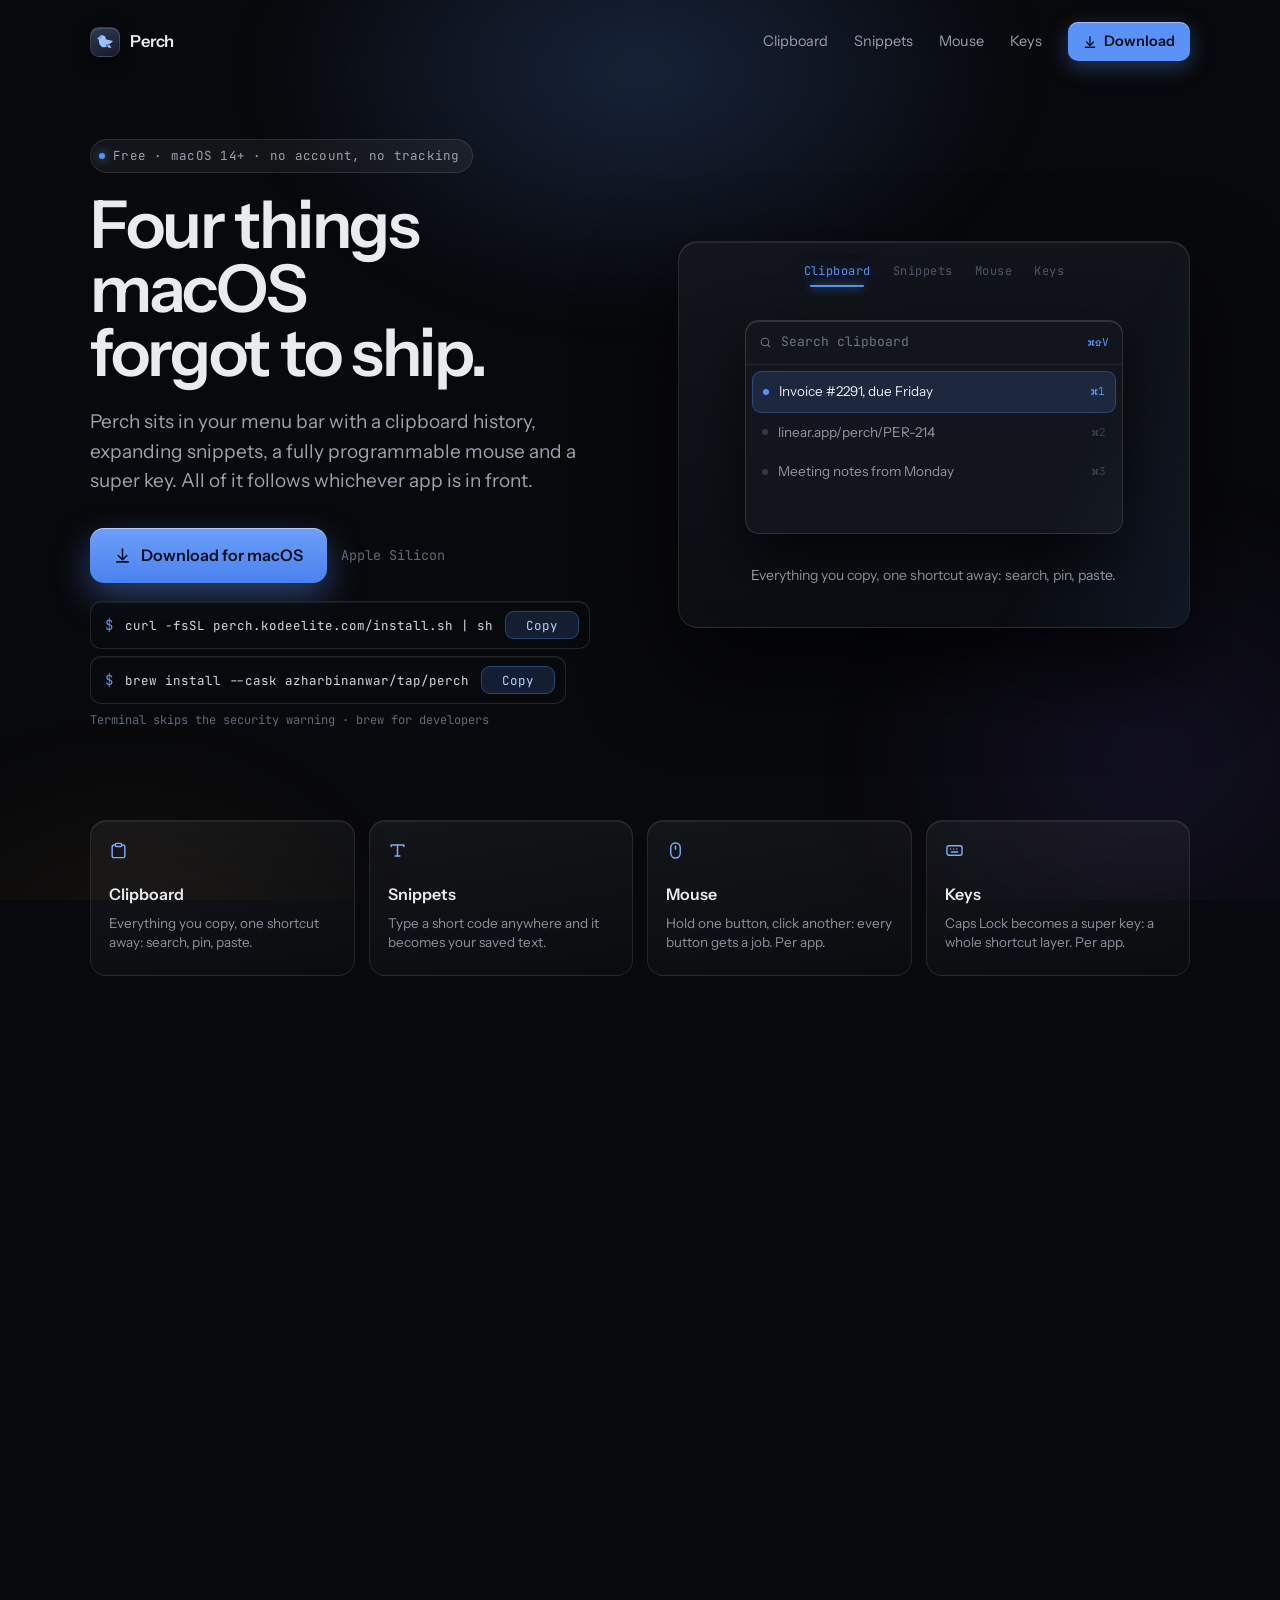
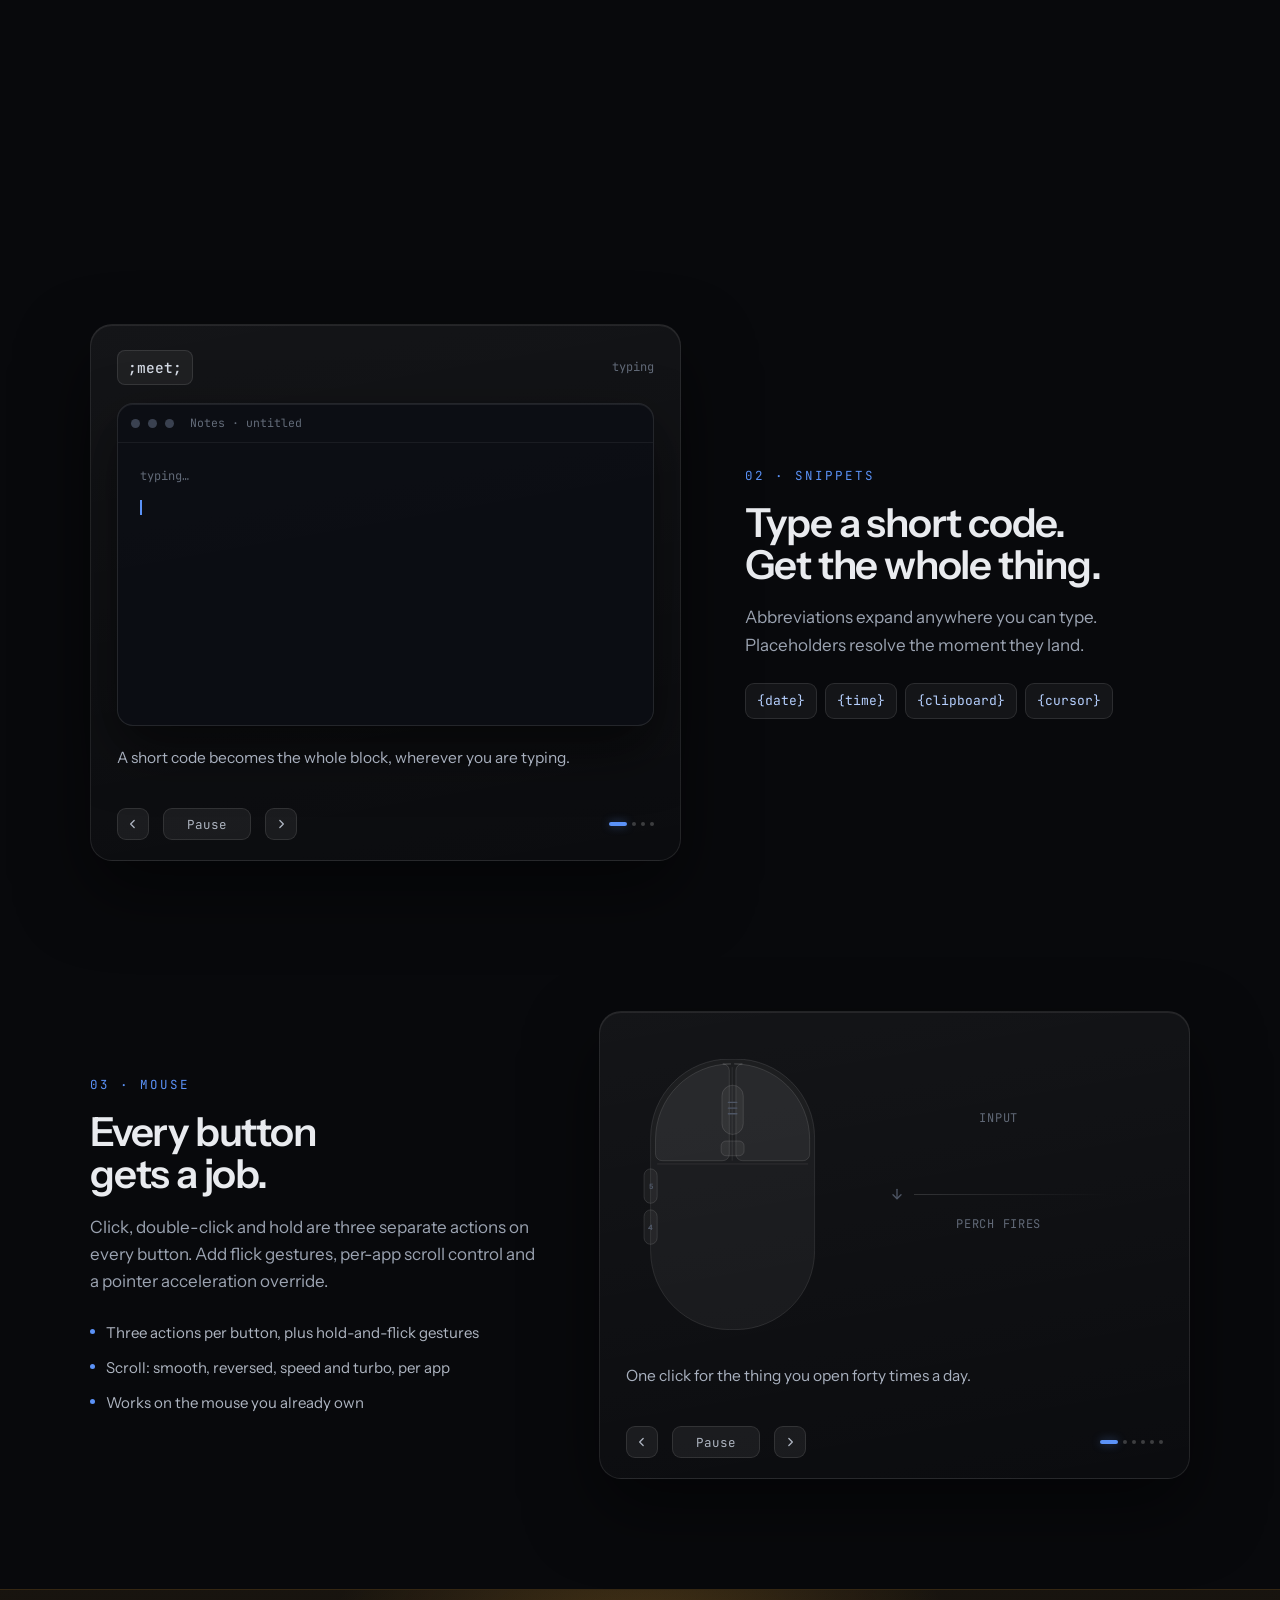
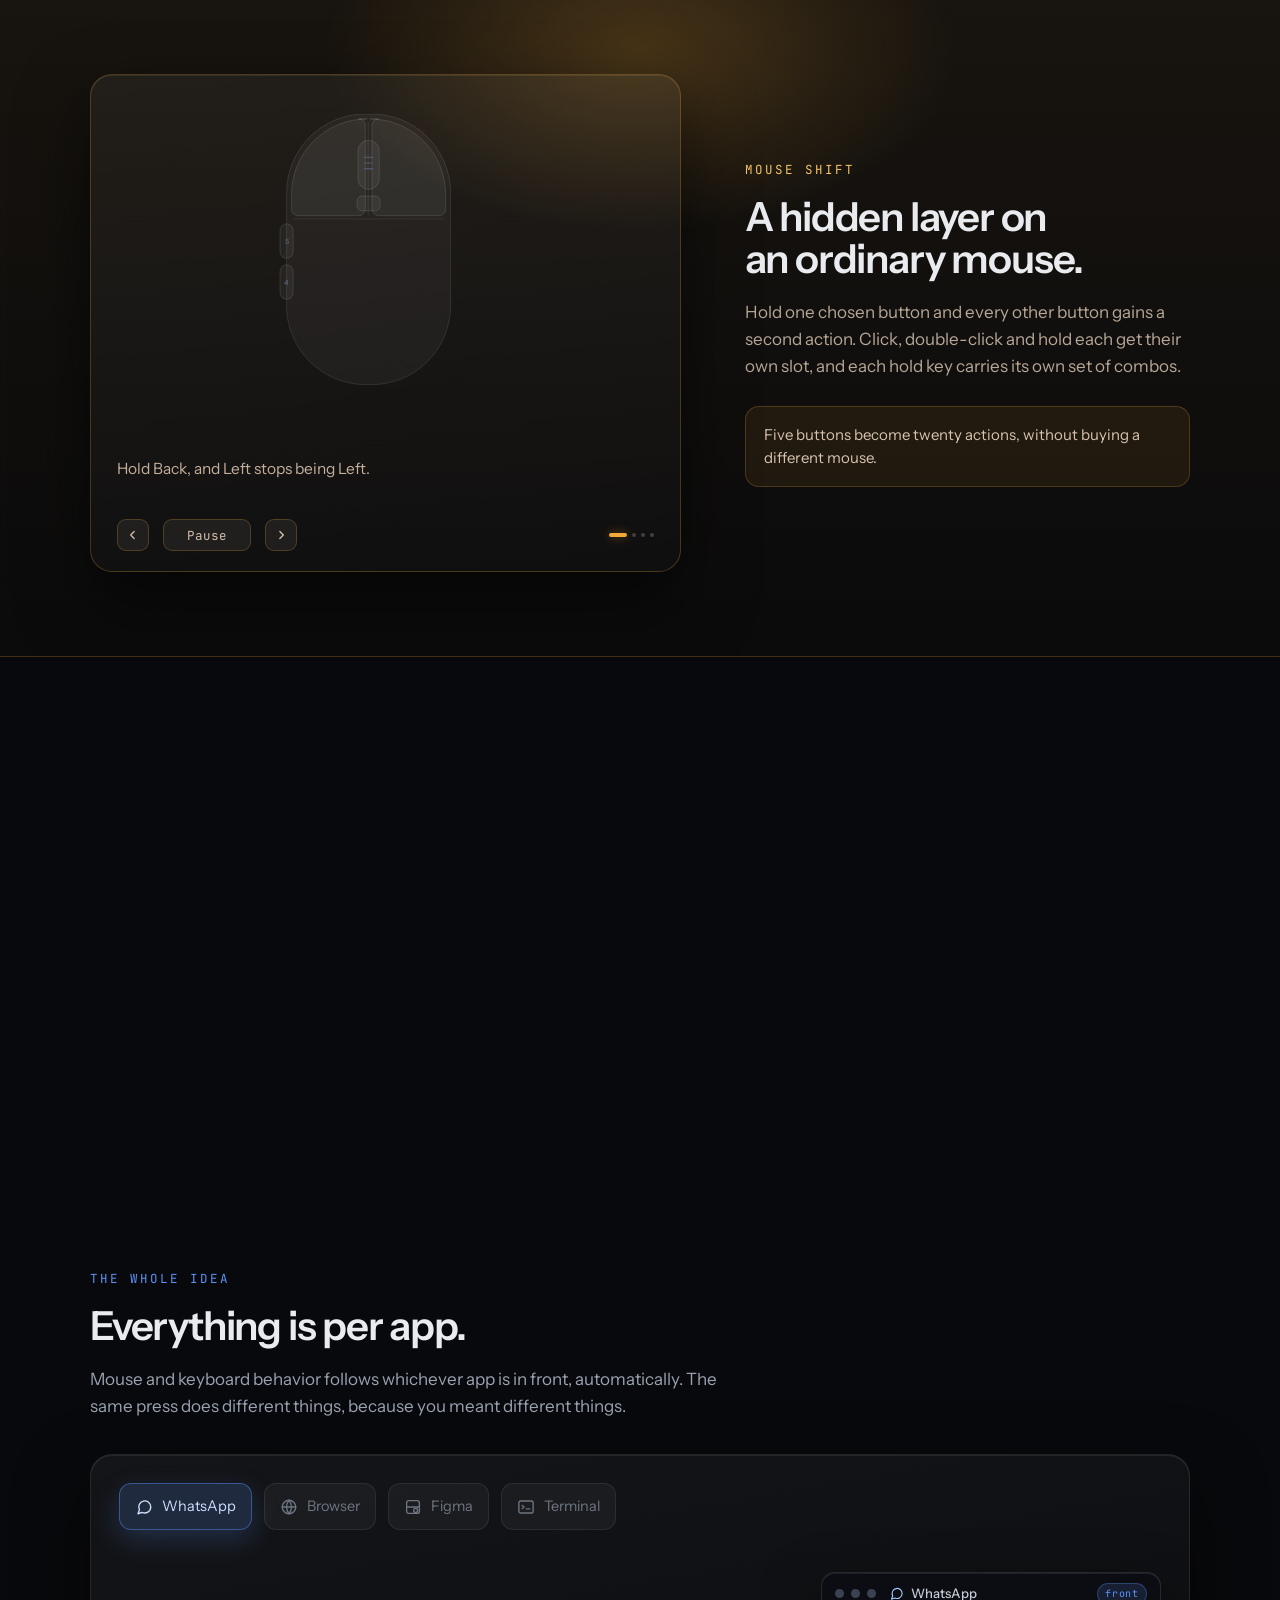
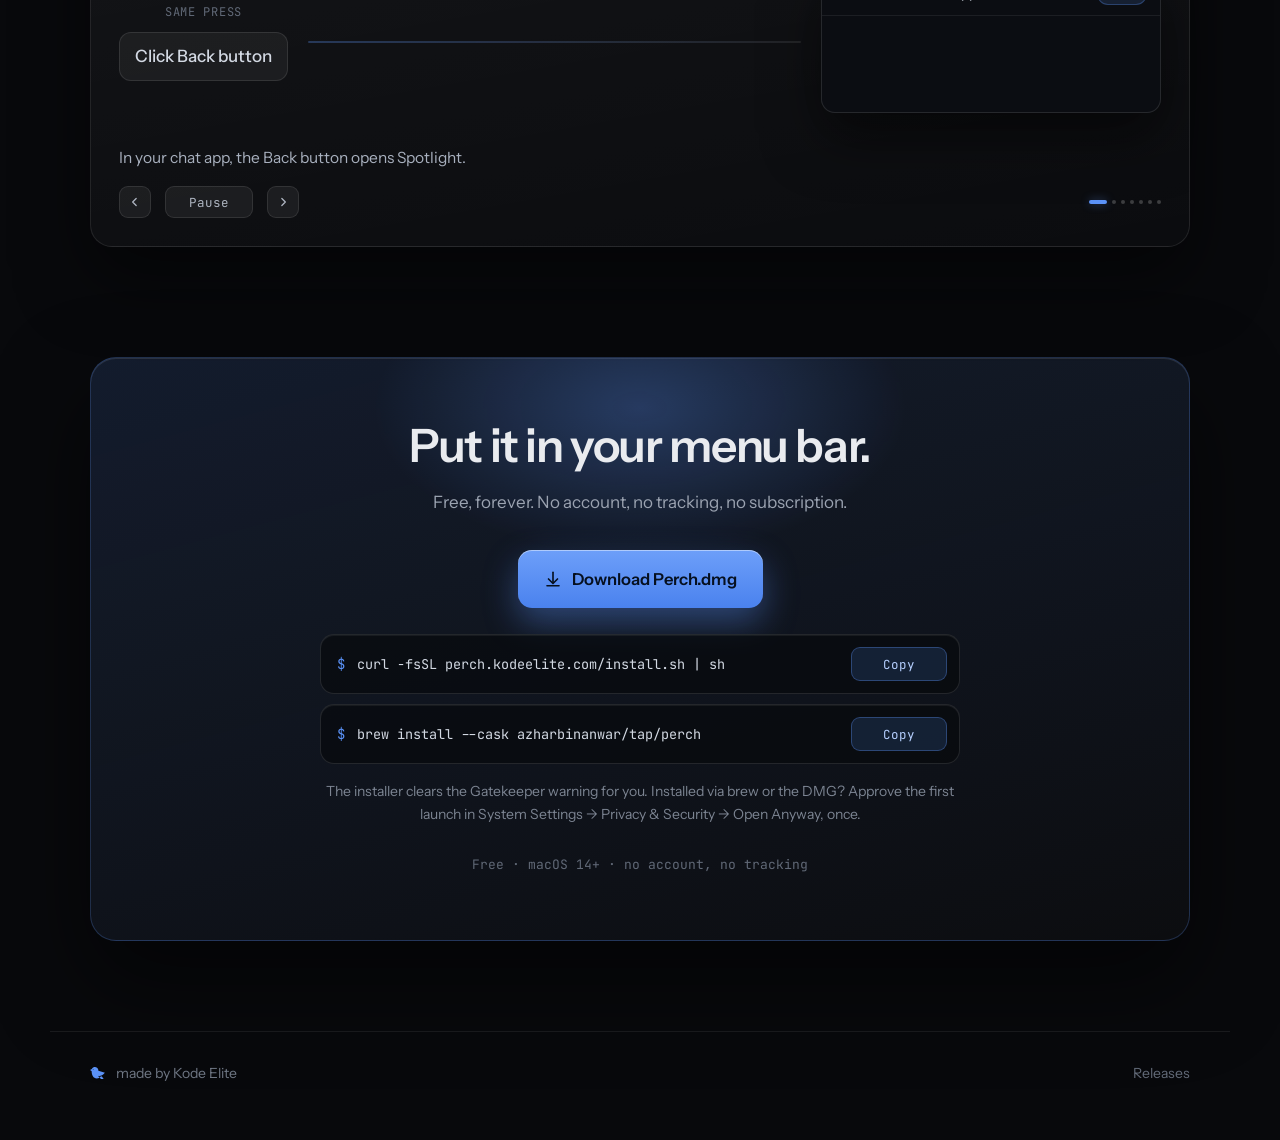
==== commit dd9298ce: "Homebrew install: commands at top of README, site hero & get section; macOS 15+ Open Anyway notes" ====
--- a/site/index.html
+++ b/site/index.html
@@ -66,7 +66,12 @@
         <code class="mono">curl -fsSL perch.kodeelite.com/install.sh | sh</code>
         <span class="t-copy mono" id="hero-copy">Copy</span>
       </button>
-      <p class="mono dim sm">or install from Terminal, skips the security warning</p>
+      <button class="term slim" id="hero-brew" type="button" title="Copy the brew command">
+        <span class="mono t-prompt">$</span>
+        <code class="mono">brew install --cask azharbinanwar/tap/perch</code>
+        <span class="t-copy mono" id="hero-brew-copy">Copy</span>
+      </button>
+      <p class="mono dim sm">Terminal skips the security warning · brew for developers</p>
     </div>
   </div>
 
@@ -362,7 +367,12 @@
         <code class="mono">curl -fsSL perch.kodeelite.com/install.sh | sh</code>
         <button class="t-copy mono" id="copy-btn" type="button">Copy</button>
       </div>
-      <p class="fineprint">The installer clears the Gatekeeper warning for you. Installing the DMG by hand? Right-click the app and choose Open, once.</p>
+      <div class="term" style="margin-top:10px">
+        <span class="mono t-prompt">$</span>
+        <code class="mono">brew install --cask azharbinanwar/tap/perch</code>
+        <button class="t-copy mono" id="copy-brew" type="button">Copy</button>
+      </div>
+      <p class="fineprint">The installer clears the Gatekeeper warning for you. Installed via brew or the DMG? Approve the first launch in System Settings → Privacy &amp; Security → Open Anyway, once.</p>
     </div>
     <div class="mono dim sm">Free · macOS 14+ · no account, no tracking</div>
   </div>
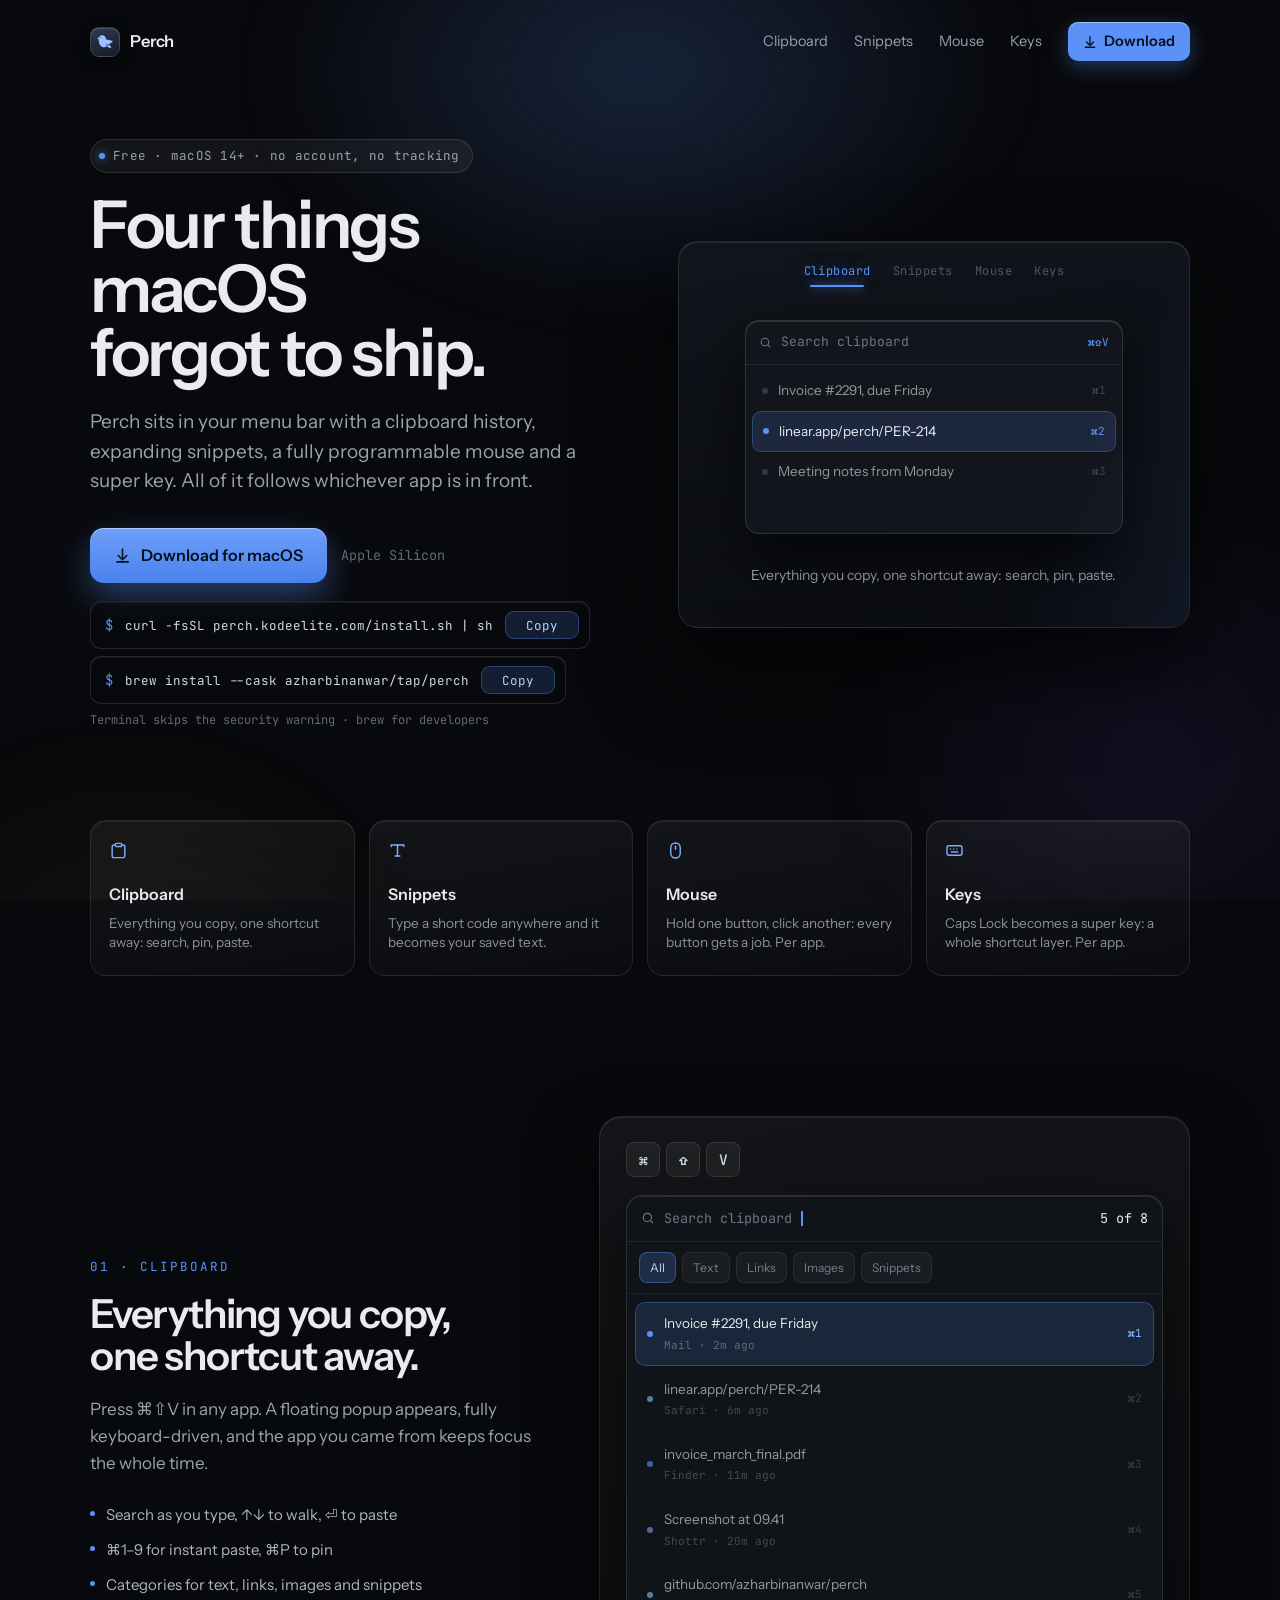
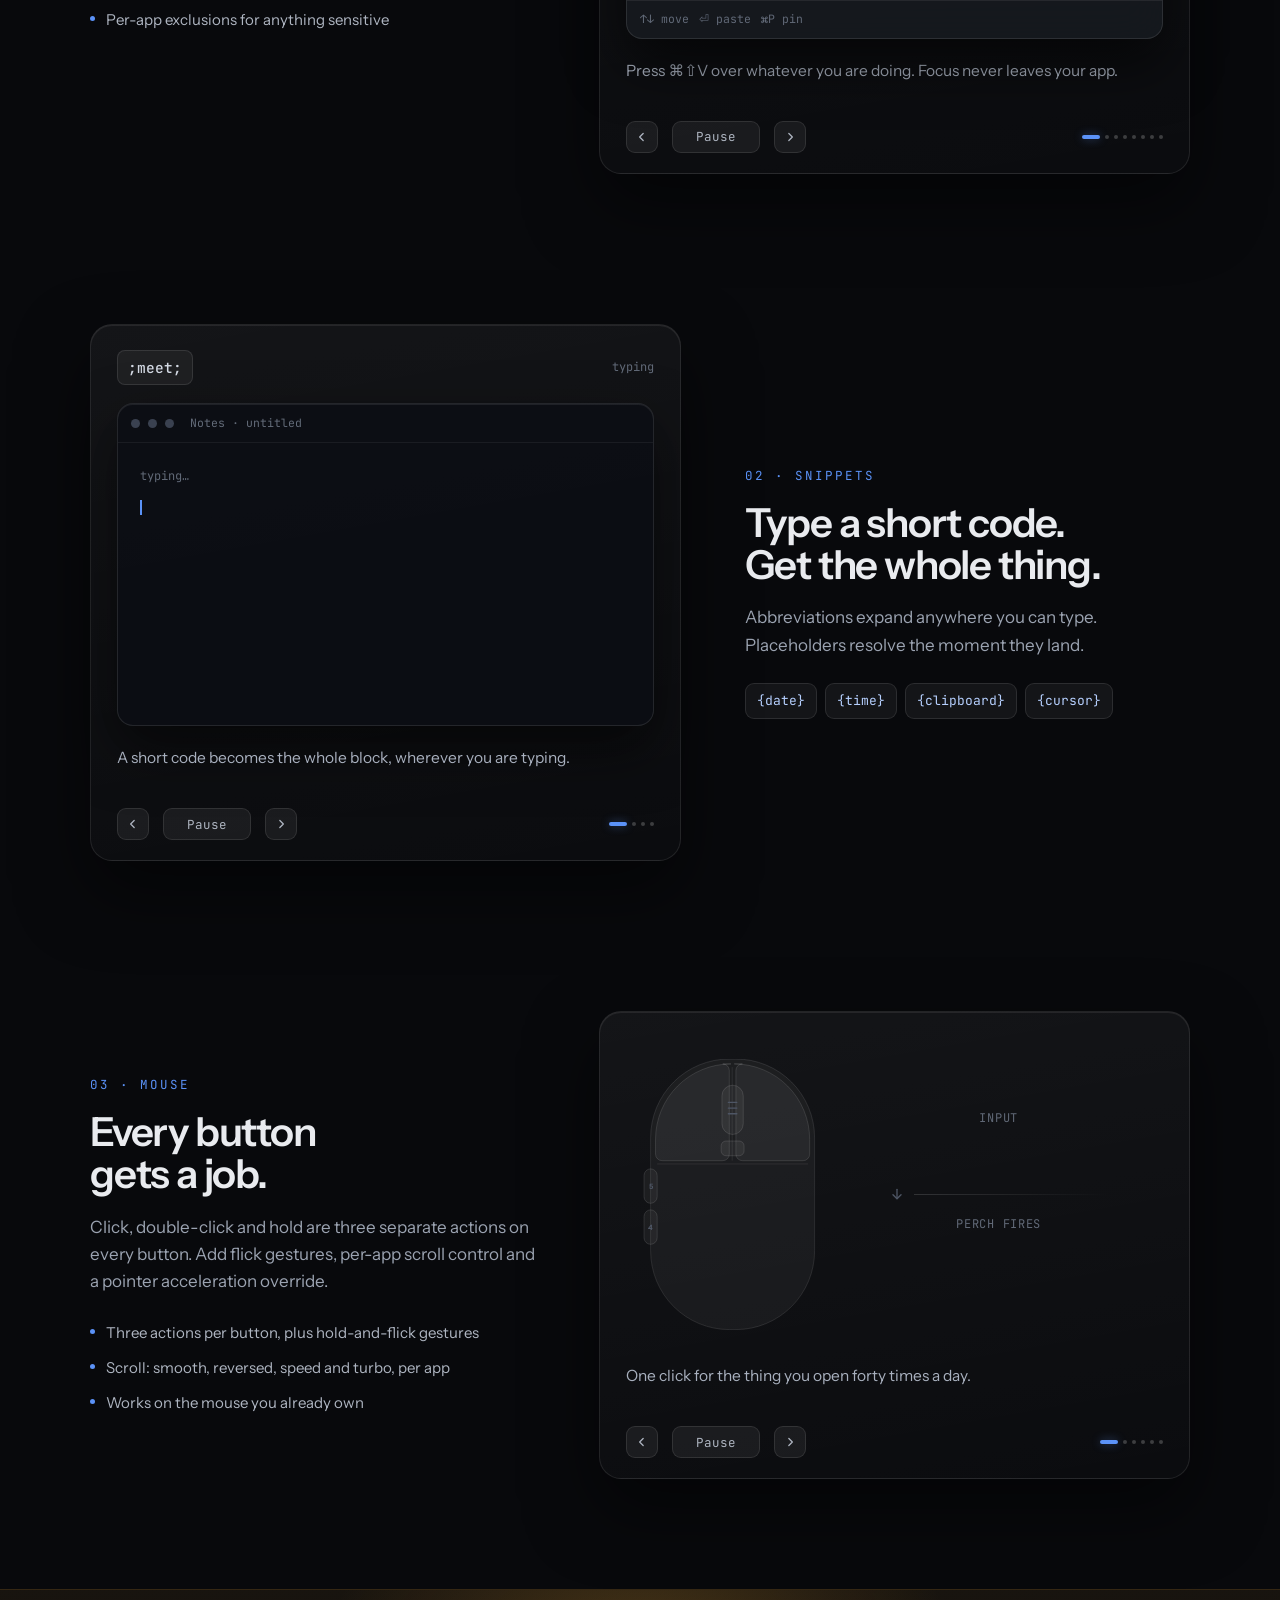
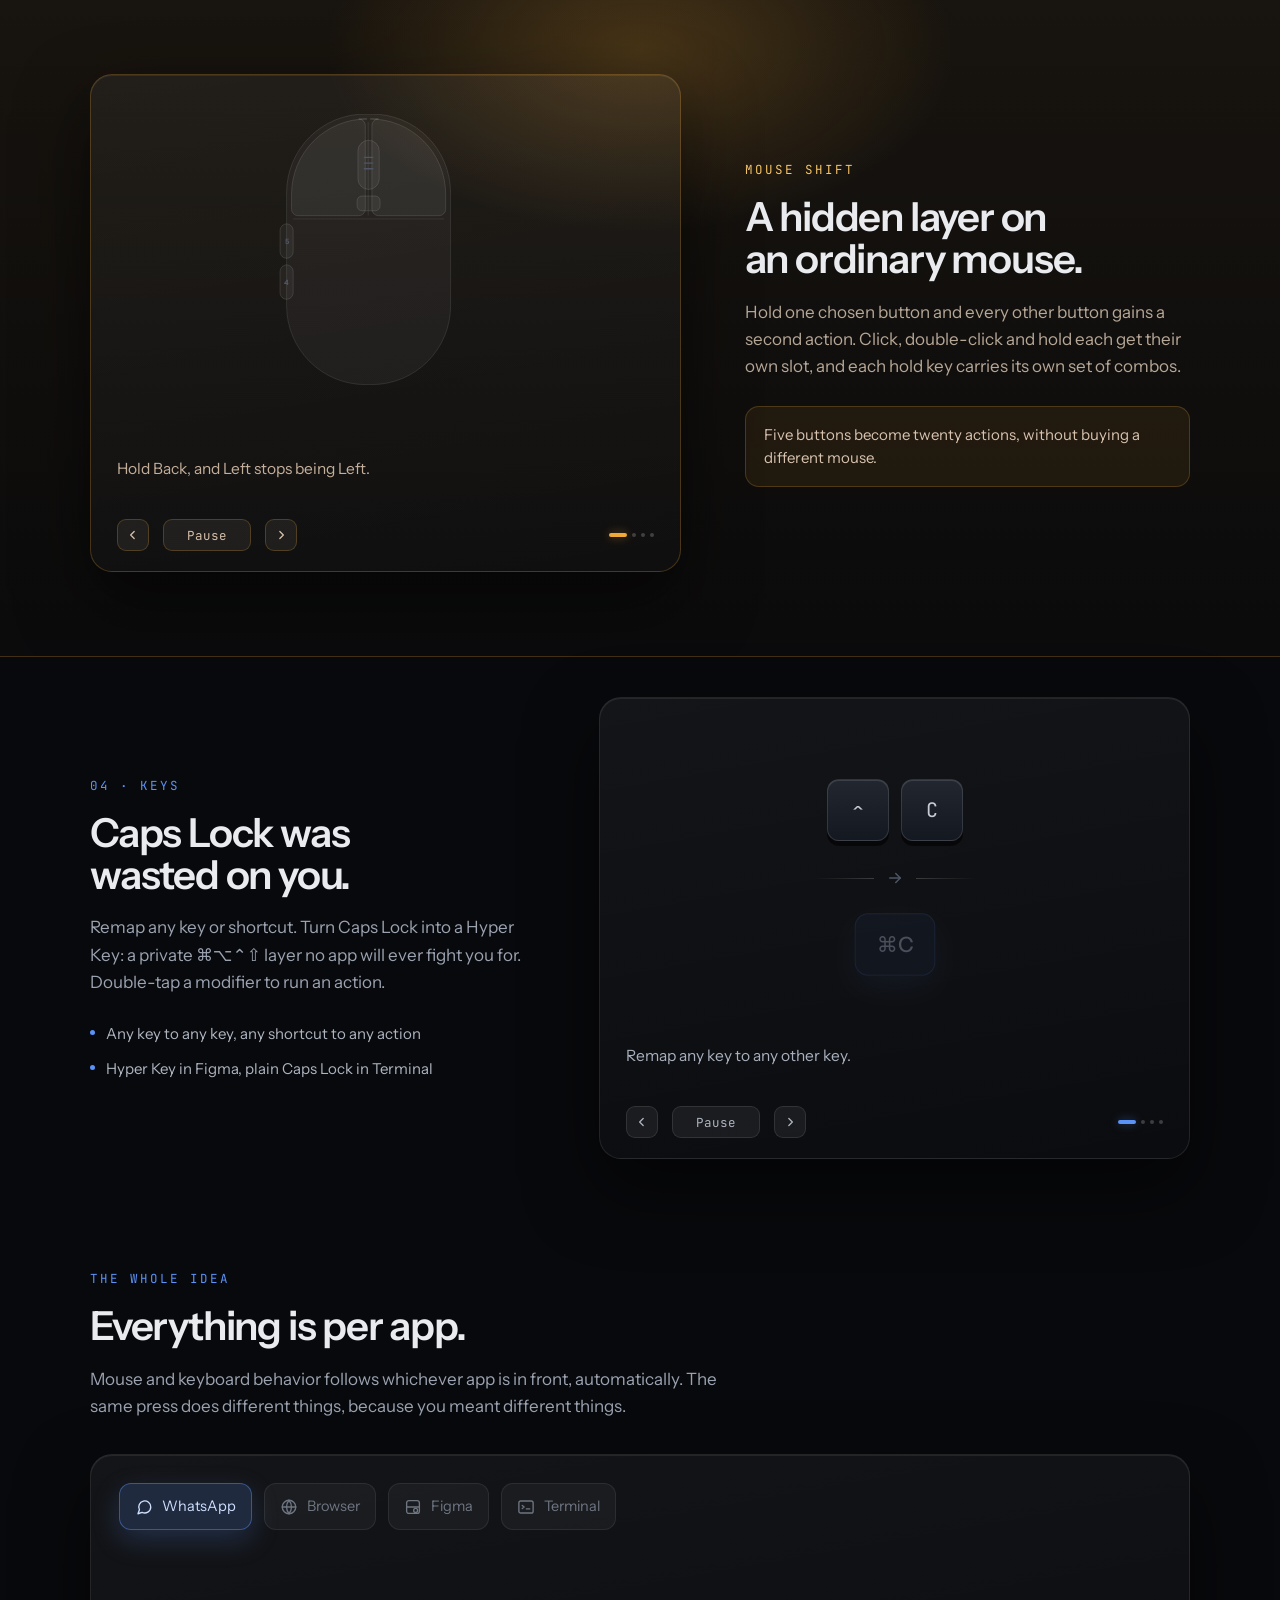
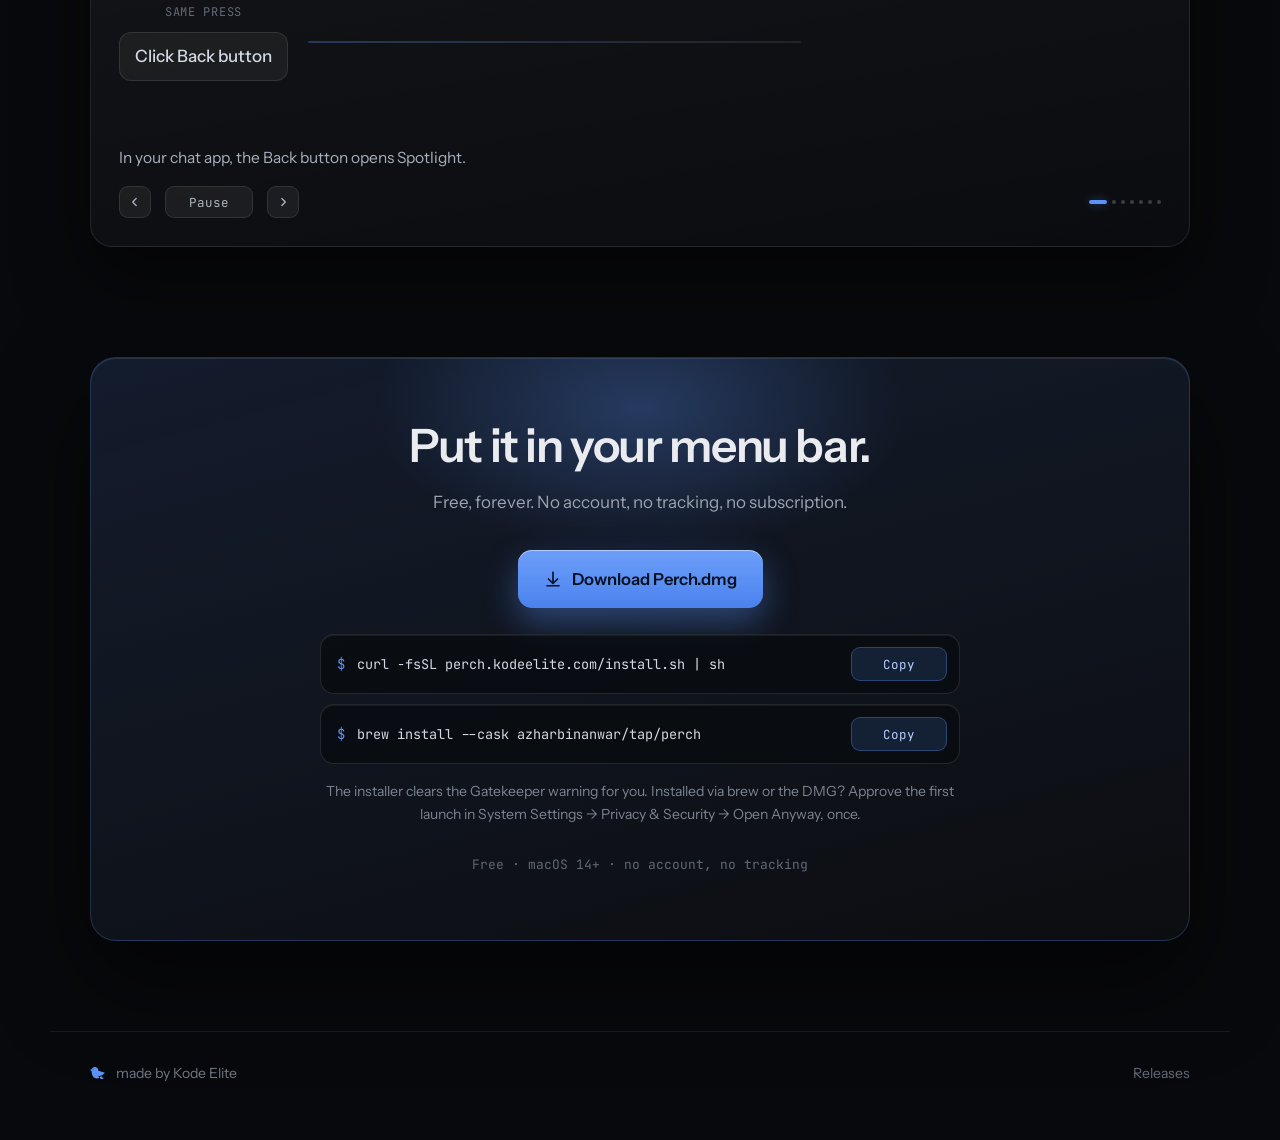
==== commit c8441a79: "Open source Perch: MIT license, contributing guide, automated releases - Releases move to this repo:" ====
--- a/site/index.html
+++ b/site/index.html
@@ -56,7 +56,7 @@
     <h1>Four things macOS<br>forgot to ship.</h1>
     <p class="lede">Perch sits in your menu bar with a clipboard history, expanding snippets, a fully programmable mouse and a super key. All of it follows whichever app is in front.</p>
     <div class="cta-row">
-      <a class="btn-dl" href="https://github.com/azharbinanwar/perch-releases/releases/latest/download/Perch.dmg">
+      <a class="btn-dl" href="https://perch.kodeelite.com/download">
         <svg width="17" height="17" viewBox="0 0 24 24" fill="none" stroke="currentColor" stroke-width="2.2" stroke-linecap="round" stroke-linejoin="round"><path d="M12 3v13"/><path d="M6 12l6 6 6-6"/><path d="M4 21h16"/></svg>Download for macOS</a>
       <span class="mono dim" id="dl-meta">Apple&nbsp;Silicon</span>
     </div>
@@ -359,7 +359,7 @@
     <div class="get-halo"></div>
     <h2>Put it in your menu bar.</h2>
     <p class="body center">Free, forever. No account, no tracking, no subscription.</p>
-    <a class="btn-dl big" href="https://github.com/azharbinanwar/perch-releases/releases/latest/download/Perch.dmg">
+    <a class="btn-dl big" href="https://perch.kodeelite.com/download">
       <svg width="18" height="18" viewBox="0 0 24 24" fill="none" stroke="currentColor" stroke-width="2.2" stroke-linecap="round" stroke-linejoin="round"><path d="M12 3v13"/><path d="M6 12l6 6 6-6"/><path d="M4 21h16"/></svg>Download Perch.dmg</a>
     <div class="term-wrap">
       <div class="term">
@@ -389,7 +389,7 @@
       <svg width="15" height="15" viewBox="0 0 24 24" fill="none" stroke="currentColor" stroke-width="1.8" stroke-linecap="round" stroke-linejoin="round"><path d="M4 8h13v6a5 5 0 0 1-5 5H9a5 5 0 0 1-5-5V8z"/><path d="M17 9h2.5a2.5 2.5 0 0 1 0 5H17"/><path d="M5 22h12"/></svg>Buy me a coffee</a>
     -->
 
-    <a class="dim" href="https://github.com/azharbinanwar/perch-releases/releases">Releases</a>
+    <a class="dim" href="https://github.com/azharbinanwar/Perch/releases">Releases</a>
   </div>
 </footer>
 
@@ -402,7 +402,7 @@
   "applicationCategory": "UtilitiesApplication",
   "description": "Clipboard history, expanding snippets, a fully programmable mouse and a super key, one free menu-bar app for macOS.",
   "url": "https://perch.kodeelite.com",
-  "downloadUrl": "https://github.com/azharbinanwar/perch-releases/releases/latest/download/Perch.dmg",
+  "downloadUrl": "https://perch.kodeelite.com/download",
   "image": "https://perch.kodeelite.com/og.png",
   "offers": { "@type": "Offer", "price": "0", "priceCurrency": "USD" },
   "author": { "@type": "Organization", "name": "Kode Elite", "url": "https://perch.kodeelite.com" }
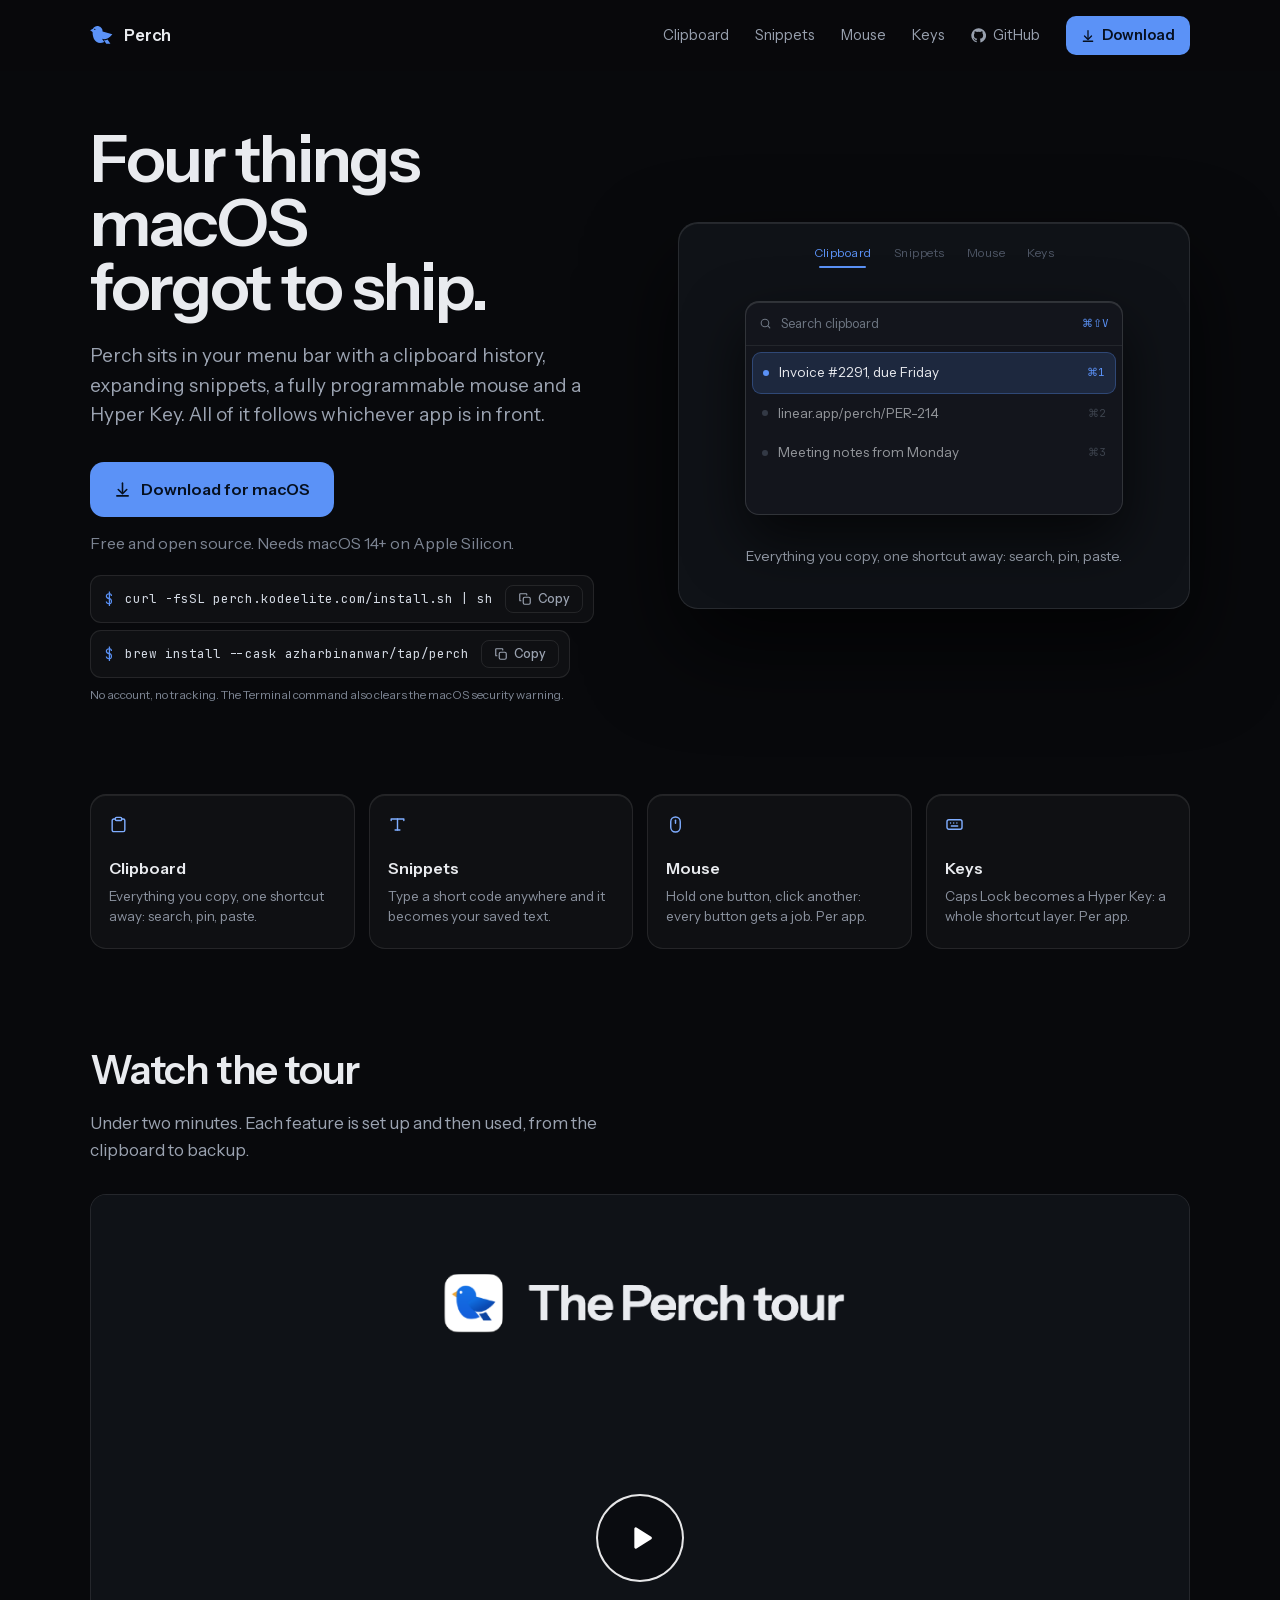
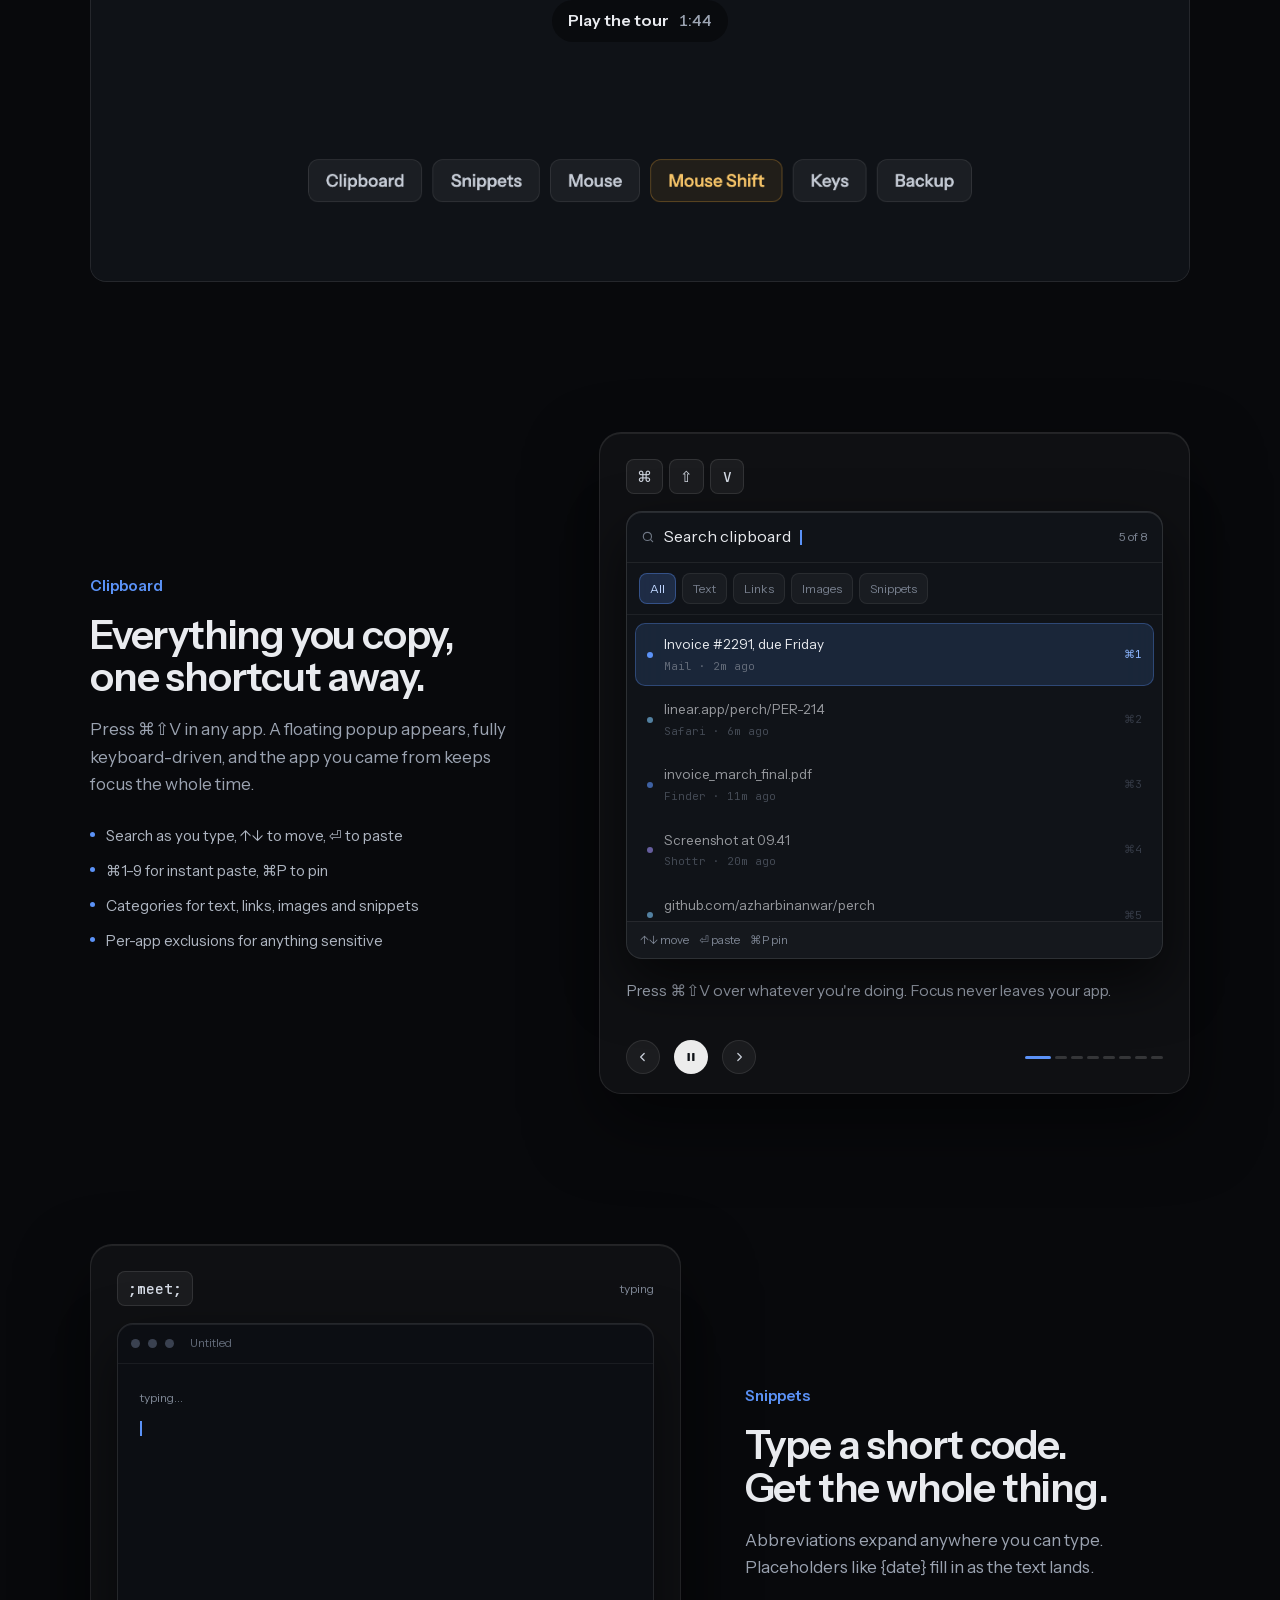
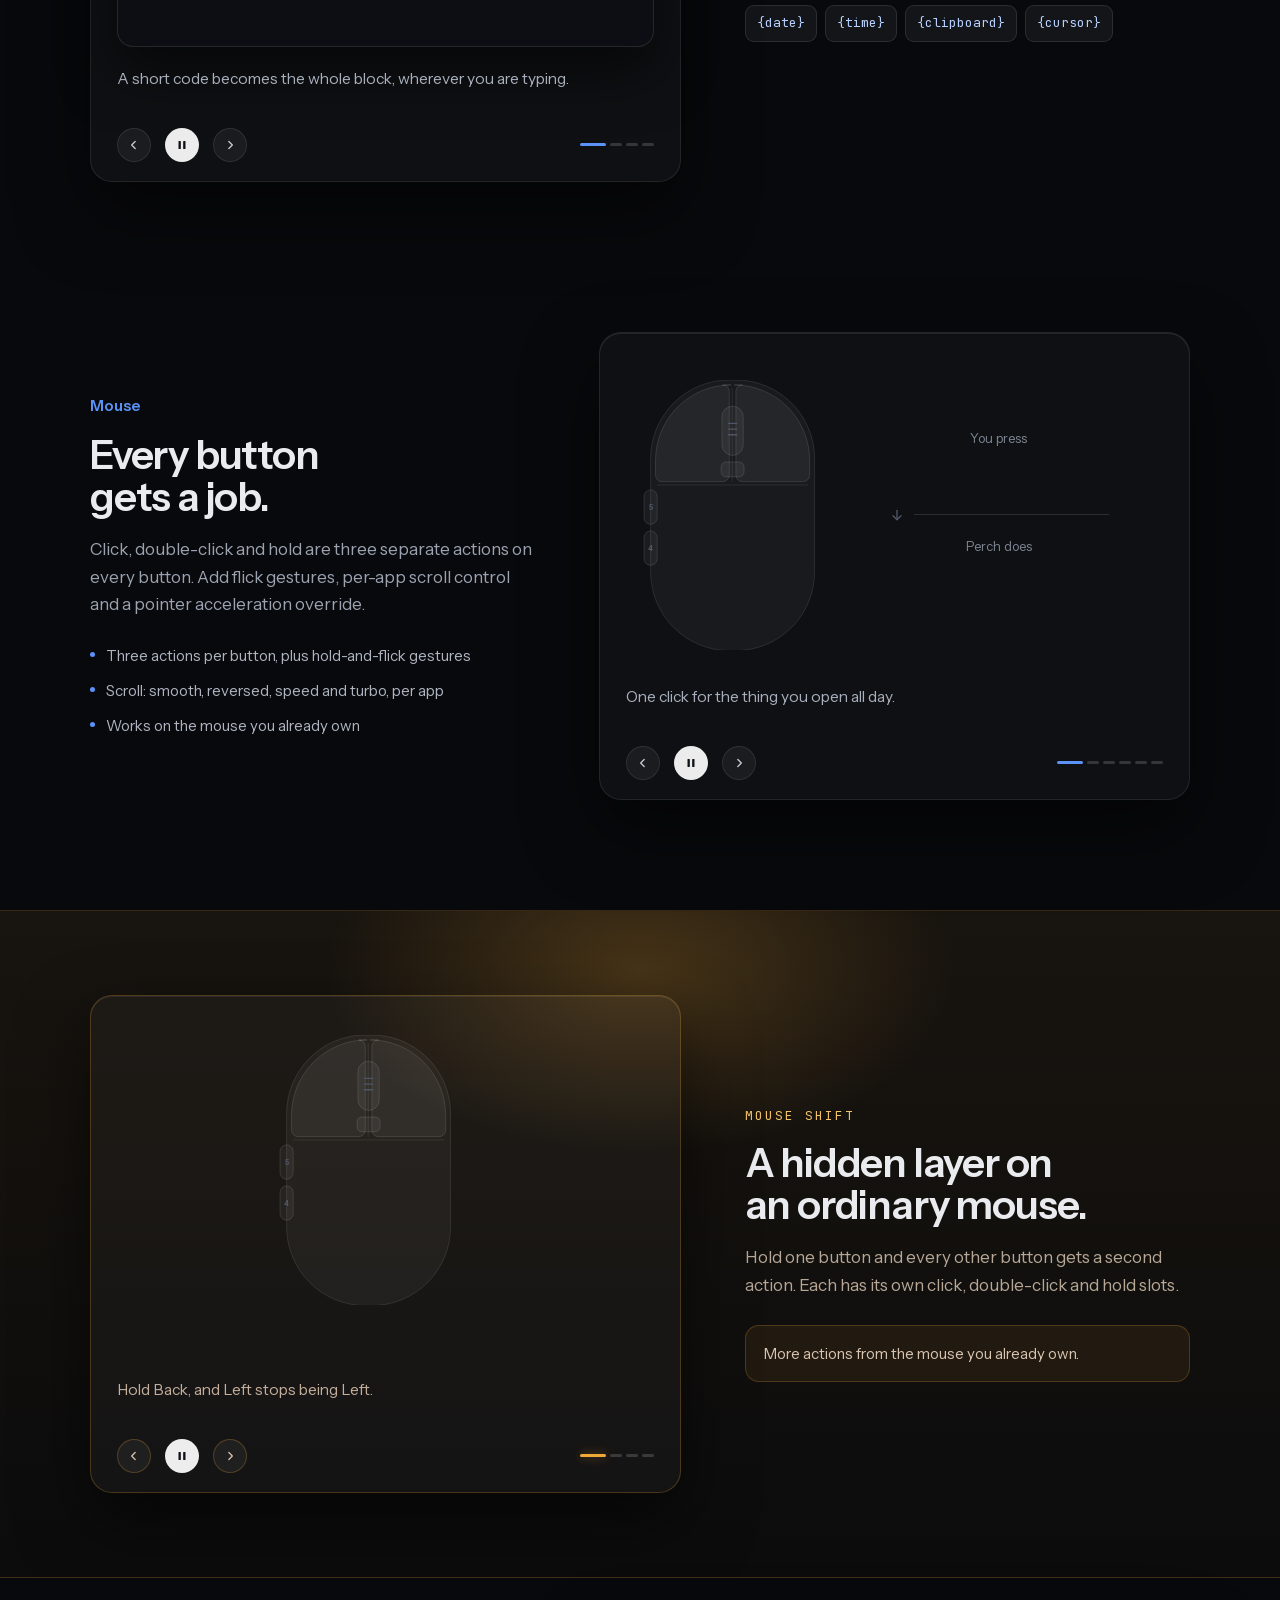
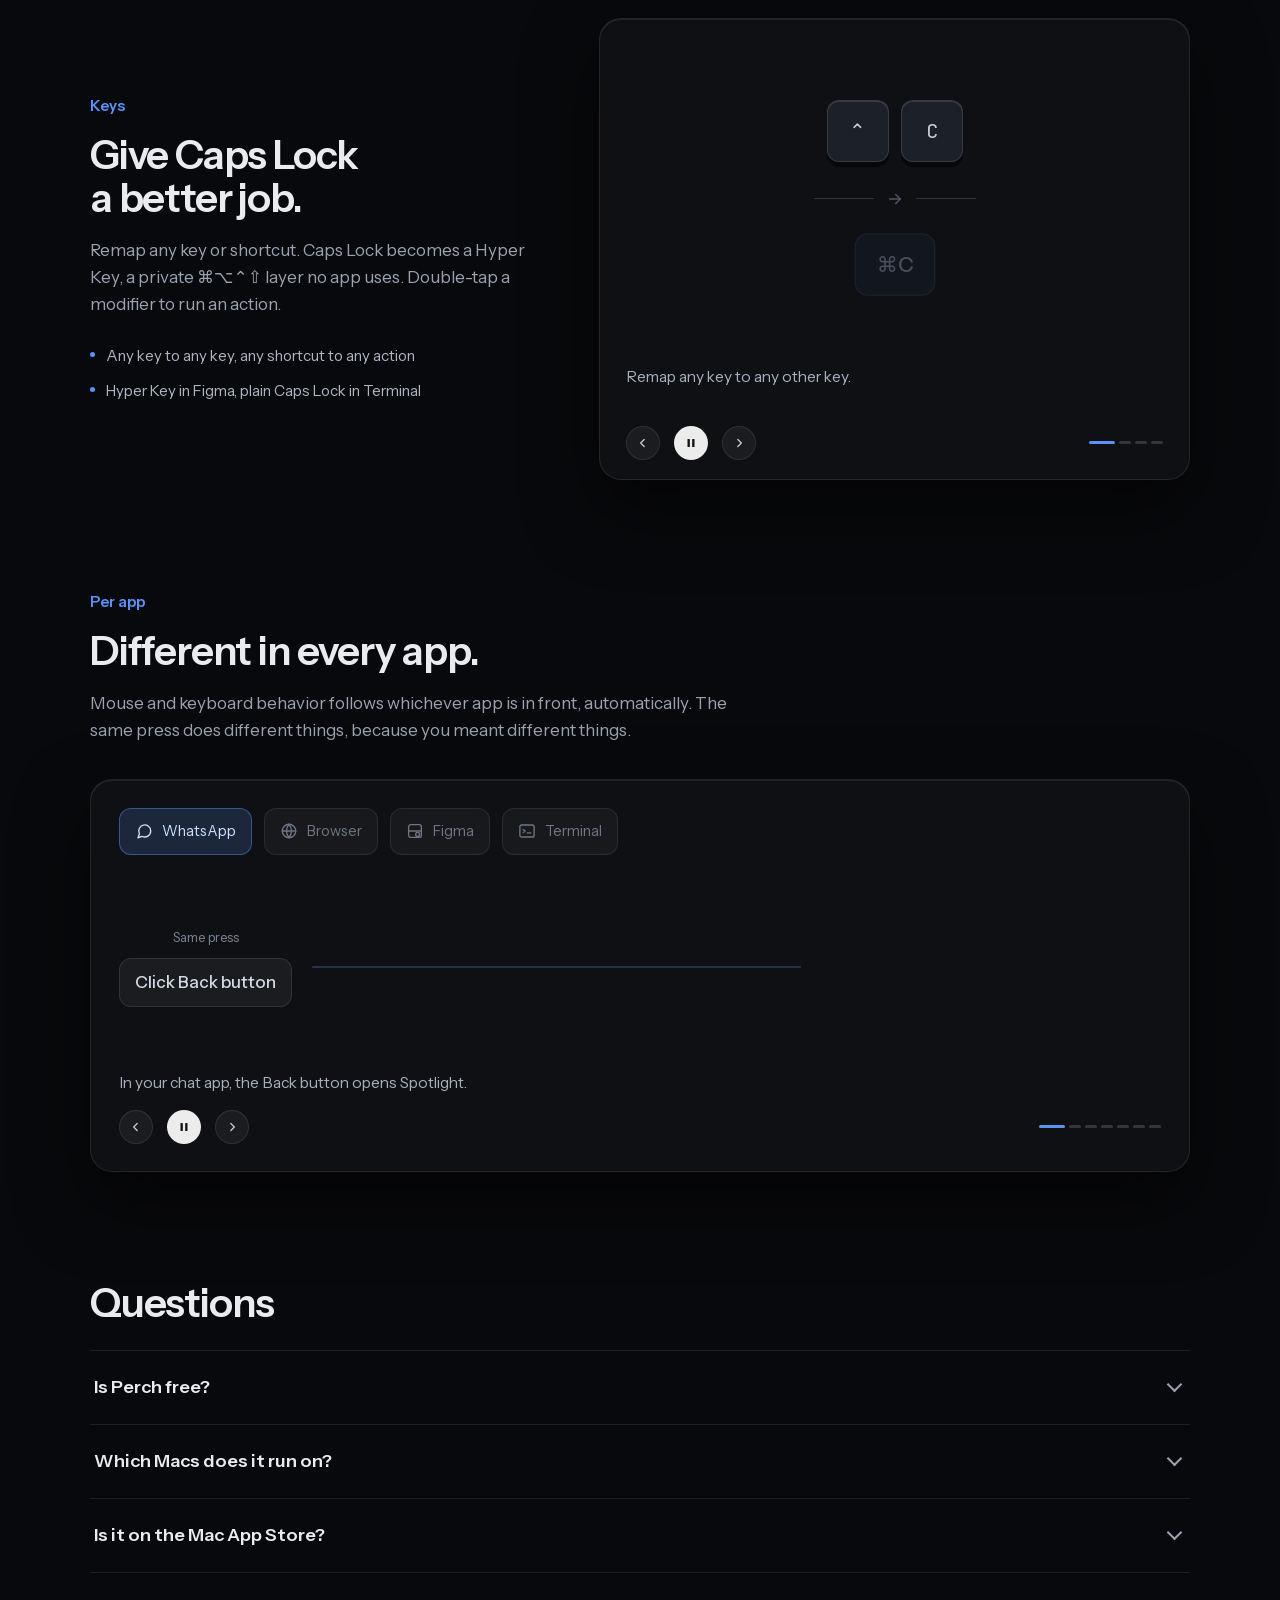
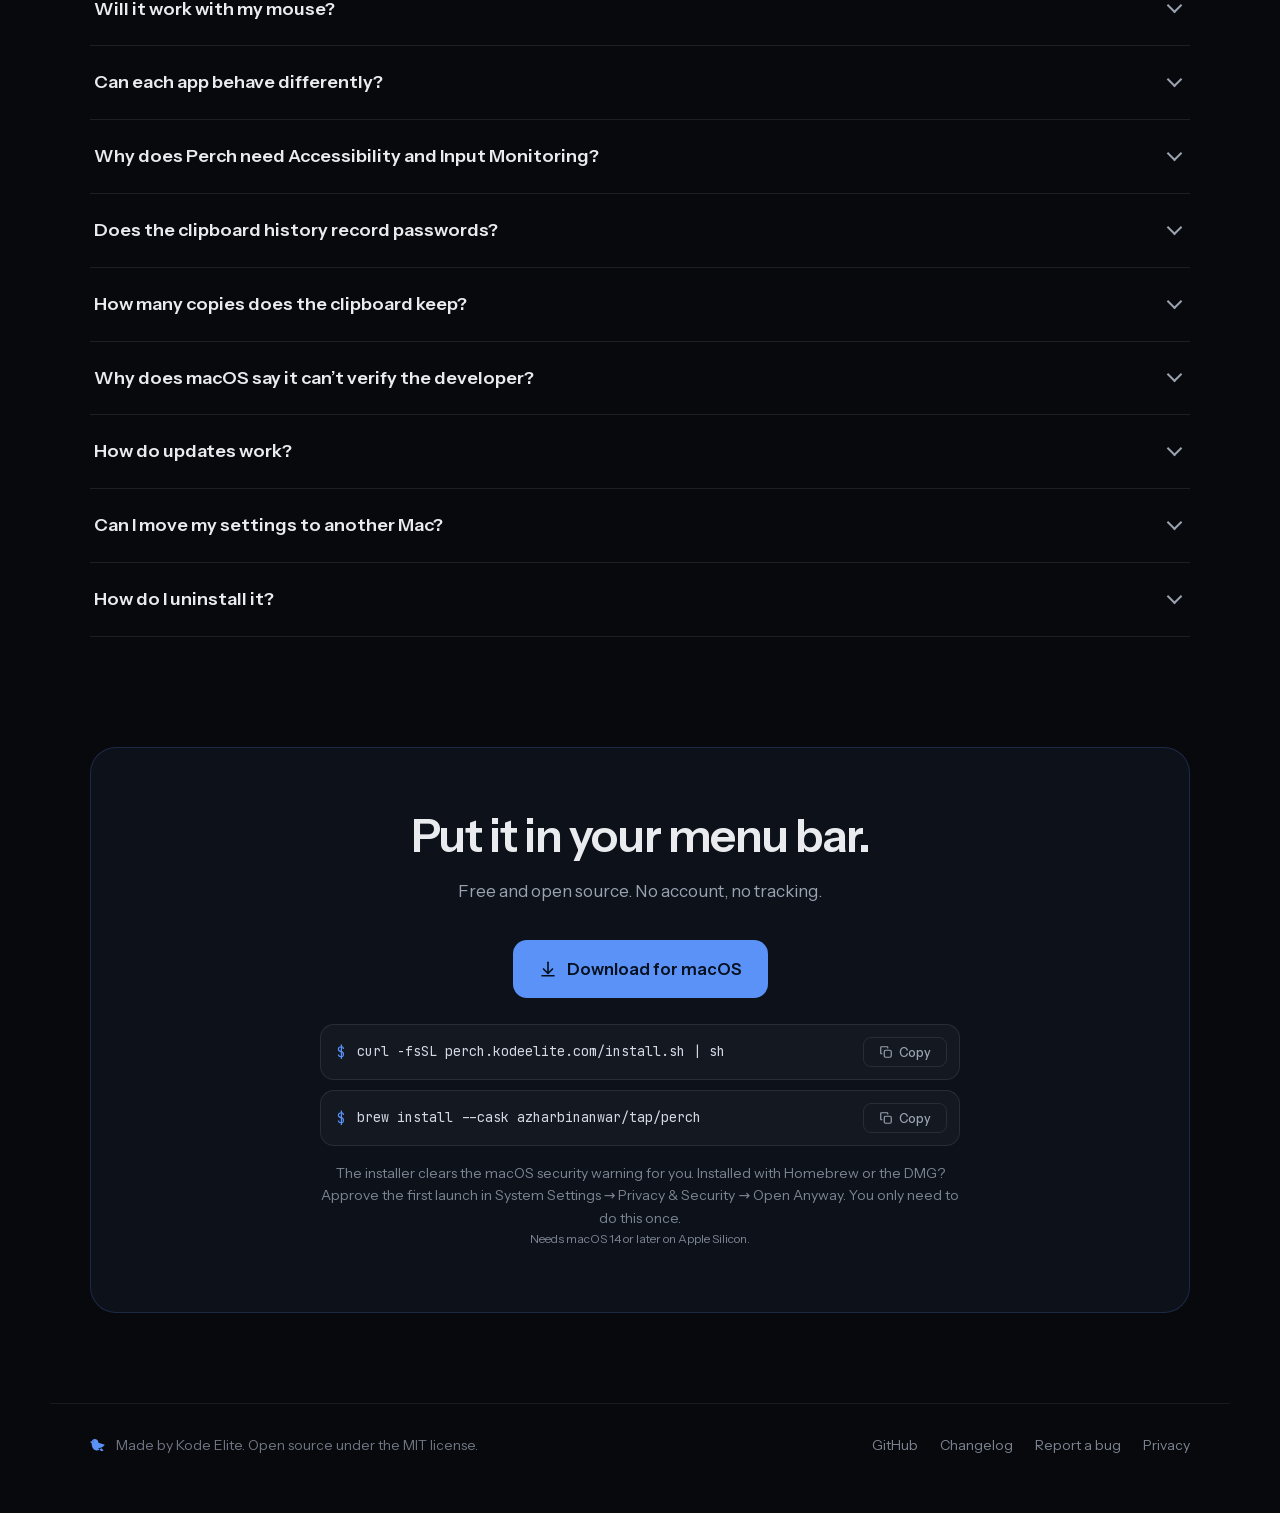
==== commit 67b344aa: "Site: tour video, FAQ, privacy page, SEO and AI docs; add AGENTS.md - Site: add the tour video with " ====
--- a/site/index.html
+++ b/site/index.html
@@ -3,39 +3,47 @@
 <head>
 <meta charset="utf-8">
 <meta name="viewport" content="width=device-width, initial-scale=1">
-<title>Perch: four things macOS forgot to ship</title>
-<meta name="description" content="Clipboard history, expanding snippets, a fully programmable mouse and a super key, one free menu-bar app for macOS.">
+<title>Perch: clipboard manager, snippets, mouse remapper and Hyper Key for Mac</title>
+<meta name="description" content="Free, open-source menu-bar app for macOS. Clipboard history on ⇧⌘V, text snippets that expand anywhere, mouse button remapping with Mouse Shift, and a Caps Lock Hyper Key.">
+<meta name="robots" content="index, follow, max-image-preview:large">
+<meta name="author" content="Kode Elite">
+<meta name="theme-color" content="#08090C">
+<meta name="color-scheme" content="dark">
 <meta name="google-site-verification" content="9KXx56BD5_e1ufjfgeYq_2oIf_5Ki9fo4BRh6LsNshE">
 <link rel="canonical" href="https://perch.kodeelite.com/">
-<link rel="icon" type="image/png" href="icon.png">
-<link rel="apple-touch-icon" href="icon.png">
+<link rel="icon" type="image/svg+xml" href="/favicon.svg">
+<link rel="icon" type="image/png" sizes="32x32" href="/favicon-32.png">
+<link rel="apple-touch-icon" href="/icon.png">
+<link rel="alternate" type="text/plain" title="LLM summary" href="https://perch.kodeelite.com/llms.txt">
 <meta property="og:type" content="website">
-<meta property="og:url" content="https://perch.kodeelite.com">
-<meta property="og:title" content="Perch: four things macOS forgot to ship">
-<meta property="og:description" content="Clipboard history, expanding snippets, a fully programmable mouse and a super key, one free menu-bar app for macOS.">
+<meta property="og:site_name" content="Perch">
+<meta property="og:locale" content="en_US">
+<meta property="og:url" content="https://perch.kodeelite.com/">
+<meta property="og:title" content="Perch: clipboard manager, snippets, mouse remapper and Hyper Key for Mac">
+<meta property="og:description" content="Free, open-source menu-bar app for macOS. Clipboard history on ⇧⌘V, text snippets that expand anywhere, mouse button remapping with Mouse Shift, and a Caps Lock Hyper Key.">
 <meta property="og:image" content="https://perch.kodeelite.com/og.png">
+<meta property="og:image:width" content="1200">
+<meta property="og:image:height" content="630">
+<meta property="og:image:alt" content="Perch: clipboard, snippets, mouse and keys for your Mac. Free and open source.">
+<meta property="og:video" content="https://perch.kodeelite.com/perch-tour.mp4">
+<meta property="og:video:type" content="video/mp4">
+<meta property="og:video:width" content="1280">
+<meta property="og:video:height" content="800">
 <meta name="twitter:card" content="summary_large_image">
-<meta name="twitter:title" content="Perch: four things macOS forgot to ship">
-<meta name="twitter:description" content="Clipboard history, expanding snippets, a fully programmable mouse and a super key, one free menu-bar app for macOS.">
+<meta name="twitter:title" content="Perch: clipboard manager, snippets, mouse remapper and Hyper Key for Mac">
+<meta name="twitter:description" content="Free, open-source menu-bar app for macOS. Clipboard history on ⇧⌘V, text snippets that expand anywhere, mouse button remapping with Mouse Shift, and a Caps Lock Hyper Key.">
 <meta name="twitter:image" content="https://perch.kodeelite.com/og.png">
-<link rel="preconnect" href="https://fonts.googleapis.com">
-<link rel="preconnect" href="https://fonts.gstatic.com" crossorigin>
-<link href="https://fonts.googleapis.com/css2?family=Instrument+Sans:ital,wght@0,400..700;1,400&family=JetBrains+Mono:wght@400;500&display=swap" rel="stylesheet">
-<link rel="stylesheet" href="perch.css">
+<meta name="twitter:image:alt" content="Perch: clipboard, snippets, mouse and keys for your Mac. Free and open source.">
+<link rel="preload" href="fonts/instrument-sans.woff2" as="font" type="font/woff2" crossorigin>
+<link rel="preload" href="fonts/jetbrains-mono.woff2" as="font" type="font/woff2" crossorigin>
+<link rel="stylesheet" href="perch.css?v=7">
 </head>
 <body>
-
-<div class="bg" aria-hidden="true">
-  <div class="glow glow-hero"></div>
-  <div class="glow glow-mid"></div>
-  <div class="glow glow-amber"></div>
-  <div class="grain"></div>
-</div>
 
 <header class="nav wrap">
   <a class="brand" href="#top">
     <span class="brand-tile">
-      <svg width="17" height="14" viewBox="0 0 15 12" fill="#9CC0FF"><path d="M12.8202 11.174H10.2078L8.69599 9.00691C8.73341 9.00765 8.77099 9.00819 8.80875 9.00792C9.51761 9.00282 10.2464 8.81861 10.9811 8.46947L12.8202 11.174Z"/><path fill-rule="evenodd" clip-rule="evenodd" d="M1.76128 1.68235C3.58994 -1.45262 8.03084 0.202049 7.8568 3.511L7.85678 3.51108L14.0195 5.20792L13.9306 5.30997C12.139 7.36368 10.354 8.3872 8.80415 8.39837C8.33292 8.40176 7.8865 8.31163 7.47104 8.13087L8.98869 10.042C4.03817 12.2115 1.48744 8.5244 1.56434 3.78064L0.0195312 2.72736L1.75384 1.72678C1.7563 1.71197 1.75877 1.69716 1.76128 1.68235ZM2.96049 1.68241C2.72003 1.68241 2.5251 1.87735 2.5251 2.11781C2.52511 2.35827 2.72003 2.55319 2.96049 2.55319C3.20095 2.55319 3.39588 2.35827 3.39589 2.11781C3.39589 1.87735 3.20095 1.68241 2.96049 1.68241Z"/></svg>
+      <svg width="24" height="19" viewBox="0 0 15 12" fill="#5B92F7" aria-hidden="true"><path d="M12.8202 11.174H10.2078L8.69599 9.00691C8.73341 9.00765 8.77099 9.00819 8.80875 9.00792C9.51761 9.00282 10.2464 8.81861 10.9811 8.46947L12.8202 11.174Z"/><path fill-rule="evenodd" clip-rule="evenodd" d="M1.76128 1.68235C3.58994 -1.45262 8.03084 0.202049 7.8568 3.511L7.85678 3.51108L14.0195 5.20792L13.9306 5.30997C12.139 7.36368 10.354 8.3872 8.80415 8.39837C8.33292 8.40176 7.8865 8.31163 7.47104 8.13087L8.98869 10.042C4.03817 12.2115 1.48744 8.5244 1.56434 3.78064L0.0195312 2.72736L1.75384 1.72678C1.7563 1.71197 1.75877 1.69716 1.76128 1.68235ZM2.96049 1.68241C2.72003 1.68241 2.5251 1.87735 2.5251 2.11781C2.52511 2.35827 2.72003 2.55319 2.96049 2.55319C3.20095 2.55319 3.39588 2.35827 3.39589 2.11781C3.39589 1.87735 3.20095 1.68241 2.96049 1.68241Z"/></svg>
     </span>
     Perch
   </a>
@@ -44,6 +52,7 @@
     <a href="#snippets">Snippets</a>
     <a href="#mouse">Mouse</a>
     <a href="#keys">Keys</a>
+    <a class="nav-gh" href="https://github.com/azharbinanwar/Perch" aria-label="Perch on GitHub"><svg width="15" height="15" viewBox="0 0 24 24" fill="currentColor" aria-hidden="true"><path d="M12 .5a11.5 11.5 0 0 0-3.64 22.41c.58.1.79-.25.79-.56v-2c-3.2.7-3.88-1.37-3.88-1.37-.52-1.33-1.28-1.69-1.28-1.69-1.05-.71.08-.7.08-.7 1.16.08 1.77 1.19 1.77 1.19 1.03 1.77 2.7 1.26 3.36.96.1-.75.4-1.26.73-1.55-2.55-.29-5.24-1.28-5.24-5.68 0-1.25.45-2.28 1.19-3.08-.12-.29-.52-1.46.11-3.05 0 0 .97-.31 3.17 1.18a11 11 0 0 1 5.78 0c2.2-1.49 3.17-1.18 3.17-1.18.63 1.59.23 2.76.11 3.05.74.8 1.19 1.83 1.19 3.08 0 4.41-2.69 5.38-5.26 5.67.41.36.78 1.06.78 2.14v3.17c0 .31.21.67.8.56A11.5 11.5 0 0 0 12 .5Z"/></svg>GitHub</a>
     <a class="nav-cta" href="#get">
       <svg width="14" height="14" viewBox="0 0 24 24" fill="none" stroke="currentColor" stroke-width="2.2" stroke-linecap="round" stroke-linejoin="round"><path d="M12 3v13"/><path d="M6 12l6 6 6-6"/><path d="M4 21h16"/></svg>Download</a>
   </nav>
@@ -52,33 +61,31 @@
 <!-- ================= HERO ================= -->
 <section class="hero wrap" id="top">
   <div class="hero-copy reveal">
-    <div class="pill mono"><span class="pill-dot"></span>Free · macOS 14+ · no account, no tracking</div>
     <h1>Four things macOS<br>forgot to ship.</h1>
-    <p class="lede">Perch sits in your menu bar with a clipboard history, expanding snippets, a fully programmable mouse and a super key. All of it follows whichever app is in front.</p>
+    <p class="lede">Perch sits in your menu bar with a clipboard history, expanding snippets, a fully programmable mouse and a Hyper Key. All of it follows whichever app is in front.</p>
     <div class="cta-row">
       <a class="btn-dl" href="https://perch.kodeelite.com/download">
         <svg width="17" height="17" viewBox="0 0 24 24" fill="none" stroke="currentColor" stroke-width="2.2" stroke-linecap="round" stroke-linejoin="round"><path d="M12 3v13"/><path d="M6 12l6 6 6-6"/><path d="M4 21h16"/></svg>Download for macOS</a>
-      <span class="mono dim" id="dl-meta">Apple&nbsp;Silicon</span>
+      <span class="dim" id="dl-meta">Free and open source. Needs macOS&nbsp;14+ on Apple&nbsp;Silicon.</span>
     </div>
     <div class="hero-term">
       <button class="term slim" id="hero-cmd" type="button" title="Copy the install command">
         <span class="mono t-prompt">$</span>
         <code class="mono">curl -fsSL perch.kodeelite.com/install.sh | sh</code>
-        <span class="t-copy mono" id="hero-copy">Copy</span>
+        <span class="t-copy" id="hero-copy"><svg class="i-copy" width="14" height="14" viewBox="0 0 24 24" fill="none" stroke="currentColor" stroke-width="2" stroke-linecap="round" stroke-linejoin="round" aria-hidden="true"><rect x="9" y="9" width="12" height="12" rx="2.5"/><path d="M5 15H4a1 1 0 0 1-1-1V4a1 1 0 0 1 1-1h10a1 1 0 0 1 1 1v1"/></svg><svg class="i-check" width="14" height="14" viewBox="0 0 24 24" fill="none" stroke="currentColor" stroke-width="2.4" stroke-linecap="round" stroke-linejoin="round" aria-hidden="true"><path d="M5 12.5l4.5 4.5L19 7"/></svg><span>Copy</span></span>
       </button>
       <button class="term slim" id="hero-brew" type="button" title="Copy the brew command">
         <span class="mono t-prompt">$</span>
         <code class="mono">brew install --cask azharbinanwar/tap/perch</code>
-        <span class="t-copy mono" id="hero-brew-copy">Copy</span>
+        <span class="t-copy" id="hero-brew-copy"><svg class="i-copy" width="14" height="14" viewBox="0 0 24 24" fill="none" stroke="currentColor" stroke-width="2" stroke-linecap="round" stroke-linejoin="round" aria-hidden="true"><rect x="9" y="9" width="12" height="12" rx="2.5"/><path d="M5 15H4a1 1 0 0 1-1-1V4a1 1 0 0 1 1-1h10a1 1 0 0 1 1 1v1"/></svg><svg class="i-check" width="14" height="14" viewBox="0 0 24 24" fill="none" stroke="currentColor" stroke-width="2.4" stroke-linecap="round" stroke-linejoin="round" aria-hidden="true"><path d="M5 12.5l4.5 4.5L19 7"/></svg><span>Copy</span></span>
       </button>
-      <p class="mono dim sm">Terminal skips the security warning · brew for developers</p>
+      <p class="dim sm">No account, no tracking. The Terminal command also clears the macOS security warning.</p>
     </div>
   </div>
 
   <div class="hero-visual reveal" data-parallax>
-    <div class="hero-halo"></div>
     <div class="hero-stage" id="hero-stage">
-      <div class="h-tabs mono" id="hero-tabs">
+      <div class="h-tabs" id="hero-tabs">
         <span data-f="0" class="on">Clipboard</span>
         <span data-f="1">Snippets</span>
         <span data-f="2">Mouse</span>
@@ -87,13 +94,13 @@
       <div class="h-scene">
         <div class="h-panel" data-p="0">
           <div class="hp-card" id="h-clip">
-            <div class="hp-search mono">
+            <div class="hp-search">
               <svg width="13" height="13" viewBox="0 0 24 24" fill="none" stroke="currentColor" stroke-width="2" stroke-linecap="round"><circle cx="11" cy="11" r="7"/><path d="M20 20l-3.5-3.5"/></svg>
               Search clipboard
               <span class="mono hp-k right">⌘⇧V</span>
             </div>
             <div class="hp-rows" id="h-clip-rows"></div>
-            <div class="hp-pasted mono" id="h-clip-pasted">pasted into Mail</div>
+            <div class="hp-pasted" id="h-clip-pasted">pasted into Mail</div>
           </div>
         </div>
         <div class="h-panel" data-p="1">
@@ -142,18 +149,33 @@
   <a class="qcard" href="#keys">
     <svg width="19" height="19" viewBox="0 0 24 24" fill="none" stroke="#7FADFF" stroke-width="1.8" stroke-linecap="round" stroke-linejoin="round"><rect x="2.5" y="6" width="19" height="12" rx="2.5"/><path d="M7 10h.01M11 10h.01M15 10h.01M8 14h8"/></svg>
     <div class="q-name">Keys</div>
-    <div class="q-line">Caps Lock becomes a super key: a whole shortcut layer. Per app.</div>
+    <div class="q-line">Caps Lock becomes a Hyper Key: a whole shortcut layer. Per app.</div>
   </a>
+</section>
+
+<section id="tour" class="wrap tour">
+  <h2>Watch the tour</h2>
+  <p class="body">Under two minutes. Each feature is set up and then used, from the clipboard to backup.</p>
+  <div class="tour-player">
+    <video class="tour-video" controls preload="none" playsinline width="1280" height="800" poster="perch-tour-poster.png">
+      <source src="perch-tour.mp4" type="video/mp4">
+      <a href="perch-tour.mp4">Watch the Perch tour (MP4)</a>
+    </video>
+    <button class="tour-play" type="button" aria-label="Play the Perch tour, 1 minute 44 seconds">
+      <span class="tp-icon"><svg viewBox="0 0 24 24" fill="currentColor" aria-hidden="true"><path d="M8 5.5v13a1 1 0 0 0 1.52.85l10.4-6.5a1 1 0 0 0 0-1.7l-10.4-6.5A1 1 0 0 0 8 5.5Z"/></svg></span>
+      <span class="tp-label">Play the tour<span class="tp-time">1:44</span></span>
+    </button>
+  </div>
 </section>
 
 <!-- ================= CLIPBOARD ================= -->
 <section id="clipboard" class="sec wrap">
   <div class="sec-copy reveal">
-    <div class="eyebrow mono">01 · Clipboard</div>
+    <div class="eyebrow">Clipboard</div>
     <h2>Everything you copy,<br>one shortcut away.</h2>
     <p class="body">Press ⌘⇧V in any app. A floating popup appears, fully keyboard-driven, and the app you came from keeps focus the whole time.</p>
     <div class="bullets">
-      <div><span class="b-dot"></span>Search as you type, ↑↓ to walk, ⏎ to paste</div>
+      <div><span class="b-dot"></span>Search as you type, ↑↓ to move, ⏎ to paste</div>
       <div><span class="b-dot"></span>⌘1–9 for instant paste, ⌘P to pin</div>
       <div><span class="b-dot"></span>Categories for text, links, images and snippets</div>
       <div><span class="b-dot"></span>Per-app exclusions for anything sensitive</div>
@@ -163,18 +185,18 @@
   <div class="stage reveal" id="clip-stage">
     <div class="stage-top">
       <div class="chips" id="clip-chips"></div>
-      <span class="mono dim sm" id="clip-label"></span>
+      <span class="dim sm" id="clip-label"></span>
     </div>
     <div class="popup">
       <div class="pp-search">
         <svg width="14" height="14" viewBox="0 0 24 24" fill="none" stroke="#6E7683" stroke-width="2" stroke-linecap="round"><circle cx="11" cy="11" r="7"/><path d="M20 20l-3.5-3.5"/></svg>
-        <span class="mono" id="clip-query">Search clipboard</span>
+        <span id="clip-query">Search clipboard</span>
         <span class="caret"></span>
-        <span class="mono dim sm right" id="clip-count"></span>
+        <span class="dim sm right" id="clip-count"></span>
       </div>
       <div class="pp-cats" id="clip-cats"></div>
       <div class="pp-list" id="clip-list"></div>
-      <div class="pp-foot mono">
+      <div class="pp-foot">
         <span>↑↓ move</span><span>⏎ paste</span><span>⌘P pin</span>
         <span class="pp-paste" id="clip-paste"></span>
       </div>
@@ -189,12 +211,12 @@
   <div class="stage reveal" id="snip-stage">
     <div class="stage-top">
       <span class="chip mono" id="snip-token"></span>
-      <span class="mono dim sm" id="snip-label"></span>
+      <span class="dim sm" id="snip-label"></span>
     </div>
     <div class="notepad">
-      <div class="np-bar mono"><span class="tl"></span><span class="tl"></span><span class="tl"></span><span class="np-title">Notes · untitled</span></div>
+      <div class="np-bar"><span class="tl"></span><span class="tl"></span><span class="tl"></span><span class="np-title">Untitled</span></div>
       <div class="np-body">
-        <div class="mono dim sm">typing…</div>
+        <div class="dim sm">typing…</div>
         <div class="np-typed mono" id="snip-typed"><span id="snip-typed-text"></span><span class="caret"></span></div>
         <div class="np-out" id="snip-out"></div>
         <div class="np-chips" id="snip-chips"></div>
@@ -204,9 +226,9 @@
     <div class="ctl" data-ctl="snip"></div>
   </div>
   <div class="sec-copy reveal">
-    <div class="eyebrow mono">02 · Snippets</div>
+    <div class="eyebrow">Snippets</div>
     <h2>Type a short code.<br>Get the whole thing.</h2>
-    <p class="body">Abbreviations expand anywhere you can type. Placeholders resolve the moment they land.</p>
+    <p class="body">Abbreviations expand anywhere you can type. Placeholders like {date} fill in as the text lands.</p>
     <div class="tag-row">
       <span class="tag mono">{date}</span>
       <span class="tag mono">{time}</span>
@@ -219,7 +241,7 @@
 <!-- ================= MOUSE ================= -->
 <section id="mouse" class="sec wrap">
   <div class="sec-copy reveal">
-    <div class="eyebrow mono">03 · Mouse</div>
+    <div class="eyebrow">Mouse</div>
     <h2>Every button<br>gets a job.</h2>
     <p class="body">Click, double-click and hold are three separate actions on every button. Add flick gestures, per-app scroll control and a pointer acceleration override.</p>
     <div class="bullets">
@@ -233,13 +255,13 @@
     <div class="m-grid">
       <div class="m-col" id="mouse-diagram"></div>
       <div class="flow">
-        <div class="flow-k mono">INPUT</div>
+        <div class="flow-k">You press</div>
         <div class="chip flow-chip" id="mouse-press"></div>
         <div class="flow-arrow">
           <svg width="16" height="16" viewBox="0 0 24 24" fill="none" stroke="currentColor" stroke-width="2" stroke-linecap="round" stroke-linejoin="round"><path d="M12 5v14"/><path d="M6 13l6 6 6-6"/></svg>
           <span class="flow-line"></span>
         </div>
-        <div class="flow-k mono">PERCH FIRES</div>
+        <div class="flow-k">Perch does</div>
         <div class="chip chip-blue flow-chip" id="mouse-out"></div>
       </div>
     </div>
@@ -268,8 +290,8 @@
     <div class="sec-copy reveal">
       <div class="eyebrow mono amber-t">Mouse Shift</div>
       <h2>A hidden layer on<br>an ordinary mouse.</h2>
-      <p class="body warm">Hold one chosen button and every other button gains a second action. Click, double-click and hold each get their own slot, and each hold key carries its own set of combos.</p>
-      <div class="amber-note">Five buttons become twenty actions, without buying a different mouse.</div>
+      <p class="body warm">Hold one button and every other button gets a second action. Each has its own click, double-click and hold slots.</p>
+      <div class="amber-note">More actions from the mouse you already own.</div>
     </div>
   </div>
 </section>
@@ -277,9 +299,9 @@
 <!-- ================= KEYS ================= -->
 <section id="keys" class="sec wrap">
   <div class="sec-copy reveal">
-    <div class="eyebrow mono">04 · Keys</div>
-    <h2>Caps Lock was<br>wasted on you.</h2>
-    <p class="body">Remap any key or shortcut. Turn Caps Lock into a Hyper Key: a private ⌘⌥⌃⇧ layer no app will ever fight you for. Double-tap a modifier to run an action.</p>
+    <div class="eyebrow">Keys</div>
+    <h2>Give Caps Lock<br>a better job.</h2>
+    <p class="body">Remap any key or shortcut. Caps Lock becomes a Hyper Key, a private ⌘⌥⌃⇧ layer no app uses. Double-tap a modifier to run an action.</p>
     <div class="bullets">
       <div><span class="b-dot"></span>Any key to any key, any shortcut to any action</div>
       <div><span class="b-dot"></span>Hyper Key in Figma, plain Caps Lock in Terminal</div>
@@ -304,8 +326,8 @@
 <!-- ================= PER APP ================= -->
 <section id="perapp" class="wrap perapp">
   <div class="perapp-head reveal">
-    <div class="eyebrow mono">The whole idea</div>
-    <h2>Everything is per app.</h2>
+    <div class="eyebrow">Per app</div>
+    <h2>Different in every app.</h2>
     <p class="body">Mouse and keyboard behavior follows whichever app is in front, automatically. The same press does different things, because you meant different things.</p>
   </div>
 
@@ -331,7 +353,7 @@
 
     <div class="pa-scene">
       <div class="pa-press">
-        <div class="flow-k mono">SAME PRESS</div>
+        <div class="flow-k">Same press</div>
         <div class="chip flow-chip show" id="apps-press"></div>
       </div>
       <div class="pa-wire"><span class="pa-signal" id="apps-signal"></span></div>
@@ -340,7 +362,7 @@
           <span class="tl"></span><span class="tl"></span><span class="tl"></span>
           <span class="pa-app" id="apps-appicon"></span>
           <span class="pa-name" id="apps-appname"></span>
-          <span class="mono pa-front">front</span>
+          <span class="pa-front">Front</span>
         </div>
         <div class="pa-body">
           <div class="chip chip-blue flow-chip" id="apps-out"></div>
@@ -354,43 +376,94 @@
 </section>
 
 <!-- ================= GET ================= -->
+<section id="faq" class="wrap faq">
+  <h2>Questions</h2>
+  <div class="faq-list">
+    <details class="faq-item">
+      <summary>Is Perch free?</summary>
+      <div class="faq-body"><p>Yes. Perch is free and open source under the MIT license. There’s no account, subscription, ads or tracking.</p></div>
+    </details>
+    <details class="faq-item">
+      <summary>Which Macs does it run on?</summary>
+      <div class="faq-body"><p>macOS 14 Sonoma or later, on Apple Silicon Macs. Intel Macs aren’t supported.</p></div>
+    </details>
+    <details class="faq-item">
+      <summary>Is it on the Mac App Store?</summary>
+      <div class="faq-body"><p>No. Perch needs system access the App Store sandbox doesn’t allow. Get it from this site, the Terminal command or Homebrew.</p></div>
+    </details>
+    <details class="faq-item">
+      <summary>Will it work with my mouse?</summary>
+      <div class="faq-body"><p>Yes, with any mouse your Mac sees. Click Scan buttons in the Mouse tab to detect every button, including the extra ones. Your trackpad settings aren’t touched.</p></div>
+    </details>
+    <details class="faq-item">
+      <summary>Can each app behave differently?</summary>
+      <div class="faq-body"><p>Yes. Mouse and Keys start with an All apps profile, and you can add a profile for any app. Perch switches to it automatically when that app comes to the front.</p></div>
+    </details>
+    <details class="faq-item">
+      <summary>Why does Perch need Accessibility and Input Monitoring?</summary>
+      <div class="faq-body"><p>Perch reads your mouse buttons and keys and sends new ones, which macOS only allows with these two permissions. Everything stays on your Mac, and the source code is on GitHub for anyone to check.</p></div>
+    </details>
+    <details class="faq-item">
+      <summary>Does the clipboard history record passwords?</summary>
+      <div class="faq-body"><p>No. Perch skips passwords and anything apps mark as sensitive, and you can exclude any app from recording.</p></div>
+    </details>
+    <details class="faq-item">
+      <summary>How many copies does the clipboard keep?</summary>
+      <div class="faq-body"><p>The popup keeps your last 50 copies and the menu bar shows 10. You can change both, pin favourites to the top, and clear the history on a schedule.</p></div>
+    </details>
+    <details class="faq-item">
+      <summary>Why does macOS say it can’t verify the developer?</summary>
+      <div class="faq-body"><p>Perch isn’t notarized yet. The Terminal installer clears the macOS security warning for you. If you install with Homebrew or the DMG, open System Settings → Privacy &amp; Security and click Open Anyway. You only need to do this once.</p></div>
+    </details>
+    <details class="faq-item">
+      <summary>How do updates work?</summary>
+      <div class="faq-body"><p>Perch checks GitHub for a new version once a day, verifies the download’s checksum and opens it for you. Homebrew users can run <code>brew upgrade --cask perch</code>.</p></div>
+    </details>
+    <details class="faq-item">
+      <summary>Can I move my settings to another Mac?</summary>
+      <div class="faq-body"><p>Yes. General → Backup exports everything to one file. Drop it on Perch on the other Mac and pick which sections to bring in.</p></div>
+    </details>
+    <details class="faq-item">
+      <summary>How do I uninstall it?</summary>
+      <div class="faq-body"><p>Quit Perch and move it from Applications to the Trash. With Homebrew, run <code>brew uninstall --cask --zap perch</code>, which also removes its settings.</p></div>
+    </details>
+  </div>
+</section>
+
 <section id="get" class="wrap get">
   <div class="get-card reveal">
-    <div class="get-halo"></div>
     <h2>Put it in your menu bar.</h2>
-    <p class="body center">Free, forever. No account, no tracking, no subscription.</p>
+    <p class="body center">Free and open source. No account, no tracking.</p>
     <a class="btn-dl big" href="https://perch.kodeelite.com/download">
-      <svg width="18" height="18" viewBox="0 0 24 24" fill="none" stroke="currentColor" stroke-width="2.2" stroke-linecap="round" stroke-linejoin="round"><path d="M12 3v13"/><path d="M6 12l6 6 6-6"/><path d="M4 21h16"/></svg>Download Perch.dmg</a>
+      <svg width="18" height="18" viewBox="0 0 24 24" fill="none" stroke="currentColor" stroke-width="2.2" stroke-linecap="round" stroke-linejoin="round"><path d="M12 3v13"/><path d="M6 12l6 6 6-6"/><path d="M4 21h16"/></svg>Download for macOS</a>
     <div class="term-wrap">
       <div class="term">
         <span class="mono t-prompt">$</span>
         <code class="mono">curl -fsSL perch.kodeelite.com/install.sh | sh</code>
-        <button class="t-copy mono" id="copy-btn" type="button">Copy</button>
+        <button class="t-copy" id="copy-btn" type="button"><svg class="i-copy" width="14" height="14" viewBox="0 0 24 24" fill="none" stroke="currentColor" stroke-width="2" stroke-linecap="round" stroke-linejoin="round" aria-hidden="true"><rect x="9" y="9" width="12" height="12" rx="2.5"/><path d="M5 15H4a1 1 0 0 1-1-1V4a1 1 0 0 1 1-1h10a1 1 0 0 1 1 1v1"/></svg><svg class="i-check" width="14" height="14" viewBox="0 0 24 24" fill="none" stroke="currentColor" stroke-width="2.4" stroke-linecap="round" stroke-linejoin="round" aria-hidden="true"><path d="M5 12.5l4.5 4.5L19 7"/></svg><span>Copy</span></button>
       </div>
       <div class="term" style="margin-top:10px">
         <span class="mono t-prompt">$</span>
         <code class="mono">brew install --cask azharbinanwar/tap/perch</code>
-        <button class="t-copy mono" id="copy-brew" type="button">Copy</button>
-      </div>
-      <p class="fineprint">The installer clears the Gatekeeper warning for you. Installed via brew or the DMG? Approve the first launch in System Settings → Privacy &amp; Security → Open Anyway, once.</p>
-    </div>
-    <div class="mono dim sm">Free · macOS 14+ · no account, no tracking</div>
+        <button class="t-copy" id="copy-brew" type="button"><svg class="i-copy" width="14" height="14" viewBox="0 0 24 24" fill="none" stroke="currentColor" stroke-width="2" stroke-linecap="round" stroke-linejoin="round" aria-hidden="true"><rect x="9" y="9" width="12" height="12" rx="2.5"/><path d="M5 15H4a1 1 0 0 1-1-1V4a1 1 0 0 1 1-1h10a1 1 0 0 1 1 1v1"/></svg><svg class="i-check" width="14" height="14" viewBox="0 0 24 24" fill="none" stroke="currentColor" stroke-width="2.4" stroke-linecap="round" stroke-linejoin="round" aria-hidden="true"><path d="M5 12.5l4.5 4.5L19 7"/></svg><span>Copy</span></button>
+      </div>
+      <p class="fineprint">The installer clears the macOS security warning for you. Installed with Homebrew or the DMG? Approve the first launch in System Settings → Privacy &amp; Security → Open Anyway. You only need to do this once.</p>
+    </div>
+    <div class="dim sm">Needs macOS 14 or later on Apple Silicon.</div>
   </div>
 </section>
 
 <footer class="wrap footer">
   <div class="f-left">
     <svg width="16" height="13" viewBox="0 0 15 12" fill="#5B92F7"><path d="M12.8202 11.174H10.2078L8.69599 9.00691C8.73341 9.00765 8.77099 9.00819 8.80875 9.00792C9.51761 9.00282 10.2464 8.81861 10.9811 8.46947L12.8202 11.174Z"/><path fill-rule="evenodd" clip-rule="evenodd" d="M1.76128 1.68235C3.58994 -1.45262 8.03084 0.202049 7.8568 3.511L7.85678 3.51108L14.0195 5.20792L13.9306 5.30997C12.139 7.36368 10.354 8.3872 8.80415 8.39837C8.33292 8.40176 7.8865 8.31163 7.47104 8.13087L8.98869 10.042C4.03817 12.2115 1.48744 8.5244 1.56434 3.78064L0.0195312 2.72736L1.75384 1.72678C1.7563 1.71197 1.75877 1.69716 1.76128 1.68235ZM2.96049 1.68241C2.72003 1.68241 2.5251 1.87735 2.5251 2.11781C2.52511 2.35827 2.72003 2.55319 2.96049 2.55319C3.20095 2.55319 3.39588 2.35827 3.39589 2.11781C3.39589 1.87735 3.20095 1.68241 2.96049 1.68241Z"/></svg>
-    made by Kode Elite
-  </div>
-  <div class="f-right">
-    <!-- coffee link: restore when a real buy-me-a-coffee URL exists
-    <a href="#" id="coffee-link">
-      <svg width="15" height="15" viewBox="0 0 24 24" fill="none" stroke="currentColor" stroke-width="1.8" stroke-linecap="round" stroke-linejoin="round"><path d="M4 8h13v6a5 5 0 0 1-5 5H9a5 5 0 0 1-5-5V8z"/><path d="M17 9h2.5a2.5 2.5 0 0 1 0 5H17"/><path d="M5 22h12"/></svg>Buy me a coffee</a>
-    -->
-
-    <a class="dim" href="https://github.com/azharbinanwar/Perch/releases">Releases</a>
-  </div>
+    Made by Kode Elite. Open source under the MIT license.
+  </div>
+  <nav class="f-right" aria-label="Footer">
+    <a class="dim" href="https://github.com/azharbinanwar/Perch">GitHub</a>
+    <a class="dim" href="https://github.com/azharbinanwar/Perch/releases">Changelog</a>
+    <a class="dim" href="https://github.com/azharbinanwar/Perch/issues/new">Report a bug</a>
+    <a class="dim" href="privacy.html">Privacy</a>
+  </nav>
 </footer>
 
 <script type="application/ld+json">
@@ -400,14 +473,155 @@
   "name": "Perch",
   "operatingSystem": "macOS 14.0 or later",
   "applicationCategory": "UtilitiesApplication",
-  "description": "Clipboard history, expanding snippets, a fully programmable mouse and a super key, one free menu-bar app for macOS.",
-  "url": "https://perch.kodeelite.com",
+  "applicationSubCategory": "Productivity",
+  "description": "Free, open-source menu-bar app for macOS. Clipboard history on ⇧⌘V, text snippets that expand anywhere, mouse button remapping with Mouse Shift, and a Caps Lock Hyper Key.",
+  "url": "https://perch.kodeelite.com/",
   "downloadUrl": "https://perch.kodeelite.com/download",
+  "installUrl": "https://perch.kodeelite.com/download",
   "image": "https://perch.kodeelite.com/og.png",
-  "offers": { "@type": "Offer", "price": "0", "priceCurrency": "USD" },
-  "author": { "@type": "Organization", "name": "Kode Elite", "url": "https://perch.kodeelite.com" }
+  "screenshot": "https://perch.kodeelite.com/perch-tour.png",
+  "license": "https://opensource.org/licenses/MIT",
+  "isAccessibleForFree": true,
+  "offers": {
+    "@type": "Offer",
+    "price": "0",
+    "priceCurrency": "USD"
+  },
+  "featureList": [
+    "Clipboard history with search, pins and categories",
+    "Text snippets with date, time, clipboard and cursor placeholders",
+    "Mouse button remapping per app",
+    "Mouse Shift: a second action layer for every button",
+    "Key and shortcut remapping per app",
+    "Caps Lock Hyper Key and double-tap modifiers",
+    "Backup export and import"
+  ],
+  "sameAs": [
+    "https://github.com/azharbinanwar/Perch"
+  ],
+  "author": {
+    "@type": "Organization",
+    "name": "Kode Elite",
+    "url": "https://perch.kodeelite.com/"
+  }
 }
 </script>
-<script src="demo.js"></script>
+<script type="application/ld+json">
+{
+  "@context": "https://schema.org",
+  "@type": "FAQPage",
+  "mainEntity": [
+    {
+      "@type": "Question",
+      "name": "Is Perch free?",
+      "acceptedAnswer": {
+        "@type": "Answer",
+        "text": "Yes. Perch is free and open source under the MIT license. There's no account, subscription, ads or tracking."
+      }
+    },
+    {
+      "@type": "Question",
+      "name": "Which Macs does it run on?",
+      "acceptedAnswer": {
+        "@type": "Answer",
+        "text": "macOS 14 Sonoma or later, on Apple Silicon Macs. Intel Macs aren't supported."
+      }
+    },
+    {
+      "@type": "Question",
+      "name": "Is it on the Mac App Store?",
+      "acceptedAnswer": {
+        "@type": "Answer",
+        "text": "No. Perch needs system access the App Store sandbox doesn't allow. Get it from this site, the Terminal command or Homebrew."
+      }
+    },
+    {
+      "@type": "Question",
+      "name": "Will it work with my mouse?",
+      "acceptedAnswer": {
+        "@type": "Answer",
+        "text": "Yes, with any mouse your Mac sees. Click Scan buttons in the Mouse tab to detect every button, including the extra ones. Your trackpad settings aren't touched."
+      }
+    },
+    {
+      "@type": "Question",
+      "name": "Can each app behave differently?",
+      "acceptedAnswer": {
+        "@type": "Answer",
+        "text": "Yes. Mouse and Keys start with an All apps profile, and you can add a profile for any app. Perch switches to it automatically when that app comes to the front."
+      }
+    },
+    {
+      "@type": "Question",
+      "name": "Why does Perch need Accessibility and Input Monitoring?",
+      "acceptedAnswer": {
+        "@type": "Answer",
+        "text": "Perch reads your mouse buttons and keys and sends new ones, which macOS only allows with these two permissions. Everything stays on your Mac, and the source code is on GitHub for anyone to check."
+      }
+    },
+    {
+      "@type": "Question",
+      "name": "Does the clipboard history record passwords?",
+      "acceptedAnswer": {
+        "@type": "Answer",
+        "text": "No. Perch skips passwords and anything apps mark as sensitive, and you can exclude any app from recording."
+      }
+    },
+    {
+      "@type": "Question",
+      "name": "How many copies does the clipboard keep?",
+      "acceptedAnswer": {
+        "@type": "Answer",
+        "text": "The popup keeps your last 50 copies and the menu bar shows 10. You can change both, pin favourites to the top, and clear the history on a schedule."
+      }
+    },
+    {
+      "@type": "Question",
+      "name": "Why does macOS say it can't verify the developer?",
+      "acceptedAnswer": {
+        "@type": "Answer",
+        "text": "Perch isn't notarized yet. The Terminal installer clears the macOS security warning for you. If you install with Homebrew or the DMG, open System Settings → Privacy & Security and click Open Anyway. You only need to do this once."
+      }
+    },
+    {
+      "@type": "Question",
+      "name": "How do updates work?",
+      "acceptedAnswer": {
+        "@type": "Answer",
+        "text": "Perch checks GitHub for a new version once a day, verifies the download's checksum and opens it for you. Homebrew users can run brew upgrade --cask perch."
+      }
+    },
+    {
+      "@type": "Question",
+      "name": "Can I move my settings to another Mac?",
+      "acceptedAnswer": {
+        "@type": "Answer",
+        "text": "Yes. General → Backup exports everything to one file. Drop it on Perch on the other Mac and pick which sections to bring in."
+      }
+    },
+    {
+      "@type": "Question",
+      "name": "How do I uninstall it?",
+      "acceptedAnswer": {
+        "@type": "Answer",
+        "text": "Quit Perch and move it from Applications to the Trash. With Homebrew, run brew uninstall --cask --zap perch, which also removes its settings."
+      }
+    }
+  ]
+}
+</script>
+<script type="application/ld+json">
+{
+  "@context": "https://schema.org",
+  "@type": "VideoObject",
+  "name": "Perch tour",
+  "description": "Every Perch feature, set up and then used.",
+  "thumbnailUrl": "https://perch.kodeelite.com/perch-tour.png",
+  "contentUrl": "https://perch.kodeelite.com/perch-tour.mp4",
+  "uploadDate": "2026-11-11",
+  "duration": "PT1M44S"
+}
+</script>
+<script src="demo.js?v=7"></script>
 </body>
 </html>
--- a/site/perch.css
+++ b/site/perch.css
@@ -1,3 +1,7 @@
+@font-face { font-family: "Instrument Sans"; font-style: normal; font-weight: 400 700; font-display: swap; src: url("fonts/instrument-sans.woff2") format("woff2"); }
+@font-face { font-family: "Instrument Sans"; font-style: italic; font-weight: 400; font-display: swap; src: url("fonts/instrument-sans-italic.woff2") format("woff2"); }
+@font-face { font-family: "JetBrains Mono"; font-style: normal; font-weight: 400 500; font-display: swap; src: url("fonts/jetbrains-mono.woff2") format("woff2"); }
+
 /* Perch landing — Instrument Sans/Serif + JetBrains Mono, deep-space blue, orange = Mouse Shift only.
    Every demo stage is FIXED-SIZE: scenes change inside, the frame never moves. */
 
@@ -5,13 +9,13 @@
   --bg: #08090C;
   --ink: #E9EBEF;
   --mut: #9BA3B1;
-  --dim: #616977;
+  --dim: #7C8492;
   --blue: #5B92F7;
   --blue-hi: #B6D0FF;
   --amber: #F0A836;
   --amber-hi: #F6C468;
   --line: rgba(255, 255, 255, 0.09);
-  --card: linear-gradient(170deg, rgba(255, 255, 255, 0.05), rgba(255, 255, 255, 0.014));
+  --card: rgba(255, 255, 255, 0.03);
   --sans: "Instrument Sans", system-ui, sans-serif;
   --serif: "Instrument Serif", Georgia, serif;
   --mono: "JetBrains Mono", ui-monospace, monospace;
@@ -44,122 +48,82 @@
 .strong { color: #C6CCD6; font-weight: 500; }
 .right { margin-left: auto; }
 
-/* ---------- living background ---------- */
-
-.bg { position: fixed; inset: 0; z-index: -1; overflow: hidden; }
-.glow { position: absolute; border-radius: 50%; filter: blur(30px); pointer-events: none; will-change: transform; }
-.glow-hero {
-  top: -280px; left: 50%; width: 1100px; height: 700px; margin-left: -550px;
-  background: radial-gradient(50% 50% at 50% 50%, rgba(91, 146, 247, 0.2), transparent 70%);
-  animation: breathe 9s ease-in-out infinite;
-}
-.glow-mid {
-  top: 40%; right: -320px; width: 900px; height: 800px;
-  background: radial-gradient(50% 50% at 50% 50%, rgba(124, 92, 255, 0.09), transparent 70%);
-  animation: breathe 13s ease-in-out infinite reverse;
-}
-.glow-amber {
-  top: 68%; left: -300px; width: 860px; height: 760px;
-  background: radial-gradient(50% 50% at 50% 50%, rgba(240, 168, 54, 0.07), transparent 70%);
-  animation: breathe 11s ease-in-out infinite;
-}
-.grain {
-  position: absolute; inset: 0; opacity: 0.5;
-  background-image: radial-gradient(rgba(255,255,255,0.028) 1px, transparent 1px);
-  background-size: 26px 26px;
-  mask-image: radial-gradient(70% 60% at 50% 30%, black, transparent);
-  -webkit-mask-image: radial-gradient(70% 60% at 50% 30%, black, transparent);
-}
-@keyframes breathe { 0%, 100% { opacity: 0.55; transform: scale(1); } 50% { opacity: 1; transform: scale(1.07); } }
-
 @keyframes caret { 0%, 49% { opacity: 1; } 50%, 100% { opacity: 0; } }
 .caret { display: inline-block; width: 1.5px; height: 15px; vertical-align: -2px; background: var(--blue); animation: caret 1.1s step-end infinite; }
 
 /* ---------- reveal / stagger ---------- */
 
-.reveal { opacity: 0; transform: translateY(30px); transition: opacity 0.8s cubic-bezier(0.2, 0.7, 0.3, 1), transform 0.8s cubic-bezier(0.2, 0.7, 0.3, 1); }
-.reveal.in { opacity: 1; transform: none; }
-[data-stagger] > * { opacity: 0; transform: translateY(22px); transition: opacity 0.7s ease, transform 0.7s ease; }
-[data-stagger].in > * { opacity: 1; transform: none; }
-[data-stagger].in > *:nth-child(2) { transition-delay: 0.08s; }
-[data-stagger].in > *:nth-child(3) { transition-delay: 0.16s; }
-[data-stagger].in > *:nth-child(4) { transition-delay: 0.24s; }
+/* only the hero animates in; everything below is simply there */
+.hero .reveal { opacity: 0; transform: translateY(16px); transition: opacity 0.7s cubic-bezier(0.2, 0.7, 0.3, 1), transform 0.7s cubic-bezier(0.2, 0.7, 0.3, 1); }
+.hero .reveal.in { opacity: 1; transform: none; }
+.hero .reveal + .reveal { transition-delay: 0.12s; }
 
 /* ---------- nav ---------- */
 
-.nav { display: flex; align-items: center; justify-content: space-between; gap: 20px; padding-top: 22px; padding-bottom: 22px; position: relative; z-index: 5; }
+.nav {
+  display: flex; align-items: center; justify-content: space-between; gap: 20px; padding-top: 16px; padding-bottom: 16px;
+  position: sticky; top: 0; z-index: 50; transition: transform 0.3s cubic-bezier(0.2, 0.7, 0.3, 1);
+}
+/* full-width bar behind the centred header */
+.nav::before {
+  content: ""; position: absolute; inset: 0 calc(50% - 50vw); z-index: -1;
+  background: rgba(8, 9, 12, 0.88); border-bottom: 1px solid transparent; transition: border-color 0.2s;
+}
+.nav.scrolled::before { border-bottom-color: var(--line); }
+.nav.hide { transform: translateY(-100%); }
+.nav:focus-within { transform: none; }
+section[id] { scroll-margin-top: 84px; }
 .brand { display: flex; align-items: center; gap: 10px; font-size: 16.5px; font-weight: 600; letter-spacing: -0.01em; color: var(--ink); }
-.brand-tile {
-  width: 30px; height: 30px; border-radius: 9px; display: grid; place-items: center;
-  background: linear-gradient(160deg, #2E3A54, #151A26);
-  border: 1px solid rgba(255, 255, 255, 0.12);
-  box-shadow: 0 4px 14px rgba(0, 0, 0, 0.5), inset 0 1px 0 rgba(255, 255, 255, 0.14);
-}
+.brand-tile { display: grid; place-items: center; }
 .nav-links { display: flex; align-items: center; gap: 26px; font-size: 14.5px; }
 .nav-links > a { color: #98A0AE; transition: color 0.15s; }
 .nav-links > a:hover { color: var(--ink); }
 .nav-cta {
   display: inline-flex; align-items: center; gap: 7px; padding: 8px 15px; border-radius: 10px;
   background: var(--blue); color: #07101F !important; font-weight: 600;
-  box-shadow: 0 6px 20px rgba(91, 146, 247, 0.34), inset 0 1px 0 rgba(255, 255, 255, 0.4);
-  transition: transform 0.15s, box-shadow 0.15s;
-}
-.nav-cta:hover { transform: translateY(-1px); box-shadow: 0 9px 26px rgba(91, 146, 247, 0.44), inset 0 1px 0 rgba(255, 255, 255, 0.4); }
+  transition: background 0.15s;
+}
+.nav-cta:hover { background: #7BA7F9; }
 
 /* ---------- hero ---------- */
 
 .hero { position: relative; z-index: 4; display: grid; grid-template-columns: 1.02fr 0.98fr; gap: 56px; align-items: center; padding-top: 56px; padding-bottom: 90px; }
-.pill {
-  display: inline-flex; align-items: center; gap: 8px; padding: 6px 12px 6px 8px; border-radius: 999px;
-  background: rgba(255, 255, 255, 0.05); border: 1px solid rgba(255, 255, 255, 0.1);
-  font-size: 12.5px; color: #9AA2B0; letter-spacing: 0.02em;
-}
-.pill-dot { width: 6px; height: 6px; border-radius: 50%; background: var(--blue); box-shadow: 0 0 10px var(--blue); }
-h1 { font-size: 66px; line-height: 0.97; letter-spacing: -0.035em; font-weight: 600; margin: 20px 0 0; }
+h1 { font-size: 66px; line-height: 0.97; letter-spacing: -0.035em; font-weight: 600; margin: 0; }
 h2 { font-size: 40px; line-height: 1.06; letter-spacing: -0.03em; font-weight: 600; }
 .lede { margin-top: 22px; font-size: 19px; line-height: 1.55; color: var(--mut); max-width: 31em; }
 .cta-row { display: flex; flex-wrap: wrap; align-items: center; gap: 14px; margin-top: 32px; }
 .btn-dl {
   display: inline-flex; align-items: center; gap: 10px; padding: 15px 24px; border-radius: 14px;
-  background: linear-gradient(180deg, #6D9FF9, #4A82EE); color: #06101F; font-size: 16px; font-weight: 600;
-  box-shadow: 0 14px 34px rgba(91, 146, 247, 0.4), inset 0 1px 0 rgba(255, 255, 255, 0.45);
-  transition: transform 0.15s, box-shadow 0.15s;
-}
-.btn-dl:hover { transform: translateY(-2px); color: #06101F; box-shadow: 0 20px 44px rgba(91, 146, 247, 0.5), inset 0 1px 0 rgba(255, 255, 255, 0.45); }
+  background: var(--blue); color: #06101F; font-size: 16px; font-weight: 600;
+  transition: background 0.15s;
+}
+.btn-dl:hover { background: #7BA7F9; color: #06101F; }
 .btn-dl.big { padding: 16px 26px; font-size: 16.5px; }
 .cta-row .mono { font-size: 13.5px; }
 .hero-term { margin-top: 18px; display: flex; flex-direction: column; gap: 7px; align-items: flex-start; }
 .term.slim { padding: 9px 10px 9px 14px; border-radius: 11px; }
 .term.slim code { font-size: 12.5px; }
-.term.slim .t-copy { width: 74px; height: 28px; display: grid; place-items: center; }
+.term.slim .t-copy { min-width: 78px; height: 28px; }
 
 .hero-visual { position: relative; will-change: transform; }
-.hero-halo { position: absolute; inset: -40px; background: radial-gradient(45% 45% at 60% 40%, rgba(91, 146, 247, 0.2), transparent 72%); pointer-events: none; }
 
 /* hero live showcase — the four features perform, one at a time */
 .hero-stage {
   position: relative; border-radius: 20px; padding: 20px 24px 16px; overflow: hidden;
-  background: linear-gradient(170deg, #12151C, #0A0C11);
+  background: #0F1217;
   border: 1px solid rgba(255, 255, 255, 0.1);
   box-shadow: 0 40px 90px rgba(0, 0, 0, 0.7), inset 0 1px 0 rgba(255, 255, 255, 0.09);
   transition: transform 0.25s ease-out, box-shadow 0.25s ease-out;
   will-change: transform;
 }
-.hero-stage::after {
-  content: ""; position: absolute; inset: 0; border-radius: 20px; pointer-events: none;
-  background: linear-gradient(115deg, transparent 35%, rgba(91, 146, 247, 0.09) 50%, transparent 65%);
-  background-size: 240% 100%;
-  animation: sheen 7s linear infinite;
-}
-@keyframes sheen { from { background-position: 220% 0; } to { background-position: -120% 0; } }
 .h-tabs { display: flex; justify-content: center; gap: 22px; font-size: 12px; }
 .h-tabs span { position: relative; padding-bottom: 6px; color: #4E5665; letter-spacing: 0.04em; transition: color 0.3s, text-shadow 0.3s; }
 .h-tabs span::after {
   content: ""; position: absolute; left: 10%; right: 10%; bottom: 0; height: 2px; border-radius: 1px;
-  background: var(--blue); box-shadow: 0 0 10px var(--blue);
+  background: var(--blue);
   transform: scaleX(0); transition: transform 0.35s cubic-bezier(0.3, 1.3, 0.5, 1);
 }
-.h-tabs span.on { color: var(--blue); text-shadow: 0 0 16px rgba(91, 146, 247, 0.5); }
+.h-tabs span.on { color: var(--blue); }
 .h-tabs span.on::after { transform: scaleX(1); }
 .h-scene { position: relative; height: 252px; margin-top: 14px; }
 .h-panel {
@@ -200,7 +164,7 @@
 .h-caps { display: flex; gap: 12px; align-items: center; }
 .mini-mac {
   position: relative; border-radius: 20px; overflow: hidden;
-  background: linear-gradient(170deg, #12151C, #0A0C11);
+  background: #0F1217;
   border: 1px solid rgba(255, 255, 255, 0.1);
   box-shadow: 0 40px 90px rgba(0, 0, 0, 0.7), inset 0 1px 0 rgba(255, 255, 255, 0.09);
 }
@@ -210,8 +174,7 @@
 .mini-body { padding: 26px 24px 30px; min-height: 240px; position: relative; }
 .mini-body .sm { font-size: 13px; }
 .mini-mail { margin-top: 14px; font-size: 15px; line-height: 1.6; color: #B6BDC8; }
-@keyframes float { 0%, 100% { transform: translateY(0); } 50% { transform: translateY(-8px); } }
-.hero-popup { position: absolute; left: 50%; bottom: -6px; transform: translateX(-50%); width: 88%; animation: float 7s ease-in-out infinite; }
+.hero-popup { position: absolute; left: 50%; bottom: -6px; transform: translateX(-50%); width: 88%; }
 .hp-card {
   border-radius: 14px; background: rgba(20, 23, 30, 0.86); backdrop-filter: blur(22px); -webkit-backdrop-filter: blur(22px);
   border: 1px solid rgba(255, 255, 255, 0.13);
@@ -234,9 +197,9 @@
   display: block; padding: 20px 18px 22px; border-radius: 16px; color: inherit;
   background: var(--card); border: 1px solid var(--line);
   box-shadow: inset 0 1px 0 rgba(255, 255, 255, 0.08);
-  transition: transform 0.25s, border-color 0.25s, background 0.25s;
-}
-.qcard:hover { transform: translateY(-4px); border-color: rgba(91, 146, 247, 0.34); background: linear-gradient(170deg, rgba(91, 146, 247, 0.14), rgba(255, 255, 255, 0.02)); color: inherit; }
+  transition: border-color 0.2s, background 0.2s;
+}
+.qcard:hover { border-color: rgba(91, 146, 247, 0.34); background: rgba(91, 146, 247, 0.06); color: inherit; }
 .q-name { margin-top: 14px; font-size: 16px; font-weight: 600; }
 .q-line { margin-top: 6px; font-size: 13.5px; line-height: 1.45; color: #8B929F; }
 
@@ -244,7 +207,7 @@
 
 .sec { position: relative; z-index: 4; display: grid; grid-template-columns: 0.86fr 1.14fr; gap: 64px; align-items: center; padding-top: 40px; padding-bottom: 110px; }
 .sec-flip { grid-template-columns: 1.14fr 0.86fr; }
-.eyebrow { font-size: 12.5px; letter-spacing: 0.16em; text-transform: uppercase; color: var(--blue); }
+.eyebrow { font-size: 15px; font-weight: 600; color: var(--blue); }
 .sec h2, .perapp h2 { margin-top: 16px; }
 .body { margin-top: 18px; font-size: 17px; line-height: 1.6; color: var(--mut); }
 .body.warm { color: #B6A796; }
@@ -298,17 +261,18 @@
 /* controls (JS-injected): ‹ pause › + bar dots */
 .ctl { display: flex; align-items: center; gap: 14px; margin-top: 8px; height: 32px; }
 .ctl button {
-  height: 32px; border-radius: 9px; background: rgba(255, 255, 255, 0.06);
-  border: 1px solid rgba(255, 255, 255, 0.1); color: #AEB5C1; display: grid; place-items: center;
-  transition: background 0.15s;
-}
-.ctl button:hover { background: rgba(255, 255, 255, 0.11); }
-.ctl .c-nav { width: 32px; }
-.ctl .c-play { width: 88px; font-family: var(--mono); font-size: 12.5px; }
-.stage-amber .ctl button { border-color: rgba(240, 168, 54, 0.24); color: #D6C0AB; }
-.ctl .c-dots { display: flex; gap: 5px; align-items: center; margin-left: auto; }
-.ctl .c-dots span { width: 4px; height: 4px; border-radius: 2px; background: rgba(255, 255, 255, 0.2); transition: width 0.25s, background 0.25s; }
-.ctl .c-dots span.on { width: 18px; background: var(--blue); box-shadow: 0 0 10px rgba(91, 146, 247, 0.4); }
+  width: 34px; height: 34px; border-radius: 50%; background: rgba(255, 255, 255, 0.05);
+  border: 1px solid var(--line); color: #C6CCD6; display: grid; place-items: center;
+  transition: background 0.15s, color 0.15s, transform 0.15s;
+}
+.ctl button:hover { background: rgba(255, 255, 255, 0.1); color: var(--ink); }
+.ctl button:active { transform: scale(0.94); }
+.ctl .c-play { background: rgba(255, 255, 255, 0.92); border-color: transparent; color: #0F1217; }
+.ctl .c-play:hover { background: #fff; color: #0F1217; }
+.stage-amber .ctl button:not(.c-play) { border-color: rgba(240, 168, 54, 0.24); color: #D6C0AB; }
+.ctl .c-dots { display: flex; gap: 4px; align-items: center; margin-left: auto; }
+.ctl .c-dots span { width: 12px; height: 3px; border-radius: 2px; background: rgba(255, 255, 255, 0.16); transition: width 0.3s, background 0.3s; }
+.ctl .c-dots span.on { width: 26px; background: var(--blue); }
 .stage-amber .ctl .c-dots span.on { background: var(--amber); box-shadow: 0 0 10px rgba(240, 168, 54, 0.4); }
 
 /* ---------- clipboard popup (fixed height) ---------- */
@@ -387,10 +351,10 @@
 @keyframes scrollPulse { 0%, 100% { transform: translateX(-50%) translateY(0); } 50% { transform: translateX(-50%) translateY(4px); } }
 
 .flow { display: flex; flex-direction: column; align-items: center; text-align: center; gap: 13px; }
-.flow-k { font-size: 12px; color: var(--dim); letter-spacing: 0.06em; }
+.flow-k { font-size: 13px; color: var(--dim); }
 .amber-k { color: #7A6B5C; }
 .flow-arrow { display: flex; align-items: center; gap: 9px; color: #4E5665; width: 100%; max-width: 220px; }
-.flow-line { height: 1px; flex: 1; background: linear-gradient(90deg, rgba(255, 255, 255, 0.14), rgba(255, 255, 255, 0)); }
+.flow-line { height: 1px; flex: 1; background: rgba(255, 255, 255, 0.12); }
 
 /* shift stage: mouse performs centered, then glides left as the amber action expands in */
 .shift-row { display: flex; align-items: center; justify-content: center; gap: 0; min-height: 330px; margin-top: 6px; }
@@ -421,6 +385,7 @@
   width: 900px; height: 520px; pointer-events: none;
   background: radial-gradient(50% 50% at 50% 50%, rgba(240, 168, 54, 0.22), transparent 70%);
 }
+.shift-band .eyebrow { font-size: 12.5px; font-weight: 400; letter-spacing: 0.16em; text-transform: uppercase; }
 .shift-band .sec { padding-top: 84px; padding-bottom: 84px; }
 .amber-t { color: var(--amber-hi); }
 .amber-note {
@@ -435,25 +400,23 @@
 .kcap {
   min-width: 62px; height: 62px; padding: 0 14px; display: grid; place-items: center; border-radius: 12px;
   font-family: var(--mono); font-size: 20px; color: #C6CCD6;
-  background: linear-gradient(180deg, #22262F, #141821); border: 1px solid rgba(255, 255, 255, 0.12);
+  background: #1C2029; border: 1px solid rgba(255, 255, 255, 0.12);
   box-shadow: 0 5px 0 rgba(0, 0, 0, 0.55), inset 0 1px 0 rgba(255, 255, 255, 0.12);
   transition: all 0.22s;
 }
 .kcap.small { font-size: 14px; }
 .kcap.lit {
-  background: linear-gradient(180deg, rgba(91, 146, 247, 0.3), rgba(91, 146, 247, 0.14));
+  background: rgba(91, 146, 247, 0.22);
   border-color: rgba(91, 146, 247, 0.5); color: #DCE8FF; transform: translateY(3px);
-  box-shadow: 0 2px 0 rgba(91, 146, 247, 0.35), 0 0 30px rgba(91, 146, 247, 0.28);
+  box-shadow: 0 2px 0 rgba(91, 146, 247, 0.35);
 }
 .k-arrow { display: flex; align-items: center; gap: 12px; color: #4E5665; }
 .k-line { width: 60px; height: 1px; }
-.k-line.l { background: linear-gradient(90deg, rgba(255, 255, 255, 0), rgba(255, 255, 255, 0.18)); }
-.k-line.r { background: linear-gradient(90deg, rgba(255, 255, 255, 0.18), rgba(255, 255, 255, 0)); }
+.k-line { background: rgba(255, 255, 255, 0.14); }
 .k-out-slot { height: 58px; display: flex; align-items: center; }
 .k-out {
   padding: 14px 22px; border-radius: 14px; font-size: 22px; font-weight: 500; letter-spacing: -0.01em;
   background: rgba(91, 146, 247, 0.16); border: 1px solid rgba(91, 146, 247, 0.4); color: #CFE0FF;
-  box-shadow: 0 12px 34px rgba(91, 146, 247, 0.22);
   opacity: 0.3; transform: scale(0.96); transition: opacity 0.3s, transform 0.3s;
 }
 .k-out.show { opacity: 1; transform: none; }
@@ -469,16 +432,16 @@
   background: rgba(255, 255, 255, 0.04); border: 1px solid rgba(255, 255, 255, 0.08); color: #6E7683;
   transition: all 0.35s;
 }
-.tile.front { background: rgba(91, 146, 247, 0.18); border-color: rgba(91, 146, 247, 0.44); color: #CFE0FF; box-shadow: 0 10px 28px rgba(91, 146, 247, 0.22); }
+.tile.front { background: rgba(91, 146, 247, 0.18); border-color: rgba(91, 146, 247, 0.44); color: #CFE0FF; }
 /* per-app live scene: same press chip stays put, the app window swaps, the action lands inside it */
 .pa-scene { display: flex; align-items: center; gap: 20px; margin-top: 28px; min-height: 168px; }
 .pa-press { display: flex; flex-direction: column; align-items: center; text-align: center; gap: 10px; flex: none; }
 .pa-press .flow-chip { font-size: 17px; }
 .pa-press .flow-chip.lit { transform: translateY(2px) scale(0.96); background: rgba(91, 146, 247, 0.2); border-color: rgba(91, 146, 247, 0.44); color: var(--blue-hi); }
-.pa-wire { position: relative; flex: 1; height: 2px; border-radius: 1px; background: linear-gradient(90deg, rgba(91, 146, 247, 0.3), rgba(255, 255, 255, 0.08)); overflow: visible; }
+.pa-wire { position: relative; flex: 1; height: 2px; border-radius: 1px; background: rgba(91, 146, 247, 0.25); overflow: visible; }
 .pa-signal {
   position: absolute; top: -3px; left: 0; width: 8px; height: 8px; border-radius: 50%;
-  background: var(--blue); box-shadow: 0 0 14px var(--blue); opacity: 0;
+  background: var(--blue); opacity: 0;
 }
 .pa-signal.go { animation: signal 0.45s cubic-bezier(0.3, 0, 0.4, 1) forwards; }
 @keyframes signal { 0% { left: 0; opacity: 1; } 90% { opacity: 1; } 100% { left: calc(100% - 8px); opacity: 0; } }
@@ -489,11 +452,11 @@
   transition: transform 0.28s, opacity 0.28s, border-color 0.35s, box-shadow 0.35s;
 }
 .pa-window.out { opacity: 0; transform: translateY(12px) scale(0.96); }
-.pa-window.active { border-color: rgba(91, 146, 247, 0.44); box-shadow: 0 24px 56px rgba(0, 0, 0, 0.55), 0 0 40px rgba(91, 146, 247, 0.18), inset 0 1px 0 rgba(255, 255, 255, 0.08); }
+.pa-window.active { border-color: rgba(91, 146, 247, 0.44); }
 .pa-titlebar { display: flex; align-items: center; gap: 7px; padding: 10px 13px; border-bottom: 1px solid rgba(255, 255, 255, 0.07); }
 .pa-app { display: flex; color: #9FC4FF; margin-left: 6px; }
 .pa-name { font-size: 13px; color: #C6CCD6; font-weight: 500; }
-.pa-front { margin-left: auto; font-size: 10px; letter-spacing: 0.08em; color: var(--blue); padding: 2px 7px; border-radius: 999px; background: rgba(91, 146, 247, 0.14); border: 1px solid rgba(91, 146, 247, 0.3); }
+.pa-front { margin-left: auto; font-size: 11px; color: var(--blue); padding: 2px 7px; border-radius: 999px; background: rgba(91, 146, 247, 0.14); border: 1px solid rgba(91, 146, 247, 0.3); }
 .pa-body { height: 96px; display: grid; place-items: center; }
 .pa-body .flow-chip { align-self: center; }
 .pa-body .flow-chip.grey { background: rgba(255, 255, 255, 0.05); border-color: rgba(255, 255, 255, 0.1); color: #7C8492; box-shadow: none; }
@@ -504,29 +467,32 @@
 .get { position: relative; z-index: 4; padding-bottom: 90px; }
 .get-card {
   position: relative; overflow: hidden; border-radius: 26px; padding: 64px 48px; text-align: center;
-  background: linear-gradient(165deg, rgba(91, 146, 247, 0.14), rgba(255, 255, 255, 0.02));
-  border: 1px solid rgba(91, 146, 247, 0.24);
-  box-shadow: 0 40px 90px rgba(0, 0, 0, 0.55), inset 0 1px 0 rgba(255, 255, 255, 0.1);
-}
-.get-halo { position: absolute; top: -160px; left: 50%; transform: translateX(-50%); width: 760px; height: 420px; background: radial-gradient(50% 50% at 50% 50%, rgba(91, 146, 247, 0.28), transparent 70%); pointer-events: none; }
+  background: rgba(91, 146, 247, 0.06);
+  border: 1px solid rgba(91, 146, 247, 0.2);
+}
 .get-card h2 { font-size: 46px; position: relative; }
 .get-card .body { position: relative; }
 .get-card .btn-dl { position: relative; margin-top: 34px; }
 .term-wrap { position: relative; margin: 26px auto 0; max-width: 640px; }
 .term {
   max-width: 100%; display: flex; align-items: center; gap: 12px; padding: 12px 12px 12px 16px; border-radius: 14px;
-  background: rgba(8, 10, 14, 0.7); border: 1px solid rgba(255, 255, 255, 0.11);
-  box-shadow: inset 0 1px 0 rgba(255, 255, 255, 0.06);
-}
+  background: rgba(255, 255, 255, 0.03); border: 1px solid var(--line);
+  transition: border-color 0.2s;
+}
+.term:hover { border-color: rgba(255, 255, 255, 0.18); }
 .t-prompt { color: var(--blue); font-size: 14px; }
 .term code { flex: 1; min-width: 0; text-align: left; font-size: 13.5px; color: #D3D9E3; overflow-x: auto; white-space: nowrap; scrollbar-width: none; }
 .term code::-webkit-scrollbar { display: none; }
 .t-copy {
-  width: 96px; height: 34px; flex: none; border-radius: 9px; font-size: 12.5px;
-  background: rgba(91, 146, 247, 0.16); border: 1px solid rgba(91, 146, 247, 0.34); color: var(--blue-hi);
-  transition: background 0.15s;
-}
-.t-copy:hover { background: rgba(91, 146, 247, 0.26); }
+  flex: none; display: inline-flex; align-items: center; justify-content: center; gap: 6px; min-width: 84px; height: 30px; padding: 0 12px;
+  border-radius: 8px; font: 500 12.5px var(--sans); color: var(--mut); background: transparent; border: 1px solid var(--line);
+  cursor: pointer; transition: background 0.15s, color 0.15s, border-color 0.15s;
+}
+.t-copy:hover, .term:hover .t-copy { background: rgba(255, 255, 255, 0.06); color: var(--ink); }
+.t-copy .i-check { display: none; }
+.t-copy.done { color: #7FD9B8; border-color: rgba(127, 217, 184, 0.35); }
+.t-copy.done .i-copy { display: none; }
+.t-copy.done .i-check { display: block; }
 .fineprint { margin-top: 16px; font-size: 14px; line-height: 1.6; color: #7C8492; }
 .get-card > .mono { position: relative; margin-top: 30px; font-size: 13px; }
 
@@ -536,7 +502,50 @@
 .f-left { display: flex; align-items: center; gap: 10px; color: #6E7683; font-size: 14px; }
 .f-right { display: flex; align-items: center; gap: 22px; font-size: 14px; }
 .f-right a { display: inline-flex; align-items: center; gap: 8px; }
-.f-right a:hover { color: var(--amber-hi); }
+.f-right a:hover { color: var(--ink); }
+
+:focus-visible { outline: 2px solid var(--blue); outline-offset: 3px; border-radius: 6px; }
+.nav-gh { display: inline-flex; align-items: center; gap: 7px; }
+
+.tour { position: relative; z-index: 4; padding-bottom: 110px; }
+.tour .body { max-width: 34em; }
+.tour-player { position: relative; margin-top: 30px; }
+.tour-video { display: block; width: 100%; height: auto; border-radius: 16px; border: 1px solid var(--line); background: #0F1217; }
+/* the big button only appears once the script has taken over from the native controls */
+.tour-play { display: none; }
+.tour-player.ready .tour-play {
+  position: absolute; inset: 0; display: grid; place-items: center;
+  border: 0; border-radius: 16px; background: transparent; color: var(--ink); font: inherit; cursor: pointer;
+  transition: background 0.2s;
+}
+.tour-player.ready .tour-play:hover { background: rgba(255, 255, 255, 0.02); }
+.tour-player.playing .tour-play { display: none; }
+.tp-icon { width: 88px; height: 88px; box-sizing: border-box; border-radius: 50%; display: grid; place-items: center; background: rgba(8, 9, 12, 0.55); border: 2px solid rgba(255, 255, 255, 0.9); color: #fff; transition: transform 0.2s, background 0.2s; }
+.tour-play:hover .tp-icon { transform: scale(1.06); background: rgba(255, 255, 255, 0.14); }
+.tp-icon svg { width: 34px; height: 34px; }
+/* the label hangs below the circle so the circle itself sits dead centre */
+.tp-label { position: absolute; top: calc(50% + 62px); left: 50%; transform: translateX(-50%); white-space: nowrap; display: inline-flex; align-items: center; gap: 10px; padding: 8px 16px; border-radius: 999px; background: rgba(8, 9, 12, 0.78); font-size: 16px; font-weight: 600; }
+.tp-time { color: var(--mut); font-weight: 500; font-variant-numeric: tabular-nums; }
+@media (max-width: 680px) {
+  .tp-icon { width: 64px; height: 64px; }
+  .tp-icon svg { width: 26px; height: 26px; }
+  .tp-label { font-size: 14px; top: calc(50% + 46px); }
+}
+
+.faq { position: relative; z-index: 4; padding-bottom: 110px; }
+.faq-list { margin-top: 26px; border-top: 1px solid var(--line); }
+.faq-item { border-bottom: 1px solid var(--line); }
+.faq-item summary { cursor: pointer; list-style: none; padding: 22px 4px; font-size: 18px; font-weight: 600; display: flex; justify-content: space-between; align-items: center; gap: 20px; transition: color 0.2s; }
+.faq-item summary:hover { color: var(--blue-hi); }
+.faq-item summary::-webkit-details-marker { display: none; }
+.faq-item summary::after {
+  content: ""; flex: none; width: 9px; height: 9px; margin-right: 6px;
+  border-right: 2px solid var(--mut); border-bottom: 2px solid var(--mut);
+  transform: translateY(-3px) rotate(45deg); transition: transform 0.3s cubic-bezier(0.2, 0.7, 0.3, 1);
+}
+.faq-item.is-open summary::after { transform: translateY(2px) rotate(-135deg); }
+.faq-body { overflow: hidden; }
+.faq-body p { margin: 0 4px 22px; max-width: 46em; font-size: 16px; line-height: 1.6; color: var(--mut); }
 
 /* ---------- responsive ---------- */
 
@@ -560,7 +569,6 @@
   .get-card { padding: 44px 22px; }
 
   /* hero showcase card: shrink chrome so it fits small screens */
-  .hero-halo { display: none; }
   .hero-visual { max-width: 100%; }
   .hero-stage { padding: 14px 12px 12px; }
   .h-tabs { gap: 10px; flex-wrap: wrap; }
@@ -589,11 +597,7 @@
   .reveal, [data-stagger] > * { opacity: 1; transform: none; }
 }
 
-/* cursor spotlight + live shortcuts */
-.spot {
-  position: fixed; inset: 0; z-index: 60; pointer-events: none;
-  background: radial-gradient(480px at var(--mx, -600px) var(--my, -600px), rgba(91, 146, 247, 0.16), rgba(91, 146, 247, 0.05) 45%, transparent 70%);
-}
+/* live shortcuts */
 .kbd-pop {
   position: fixed; inset: 0; z-index: 100; display: none; place-items: center;
   background: rgba(4, 5, 8, 0.45); backdrop-filter: blur(5px); -webkit-backdrop-filter: blur(5px);
@@ -605,7 +609,16 @@
   position: fixed; top: 16%; left: 50%; transform: translateX(-50%) scale(0.9); z-index: 100;
   display: flex; align-items: center; gap: 9px; padding: 12px 18px; border-radius: 13px;
   background: rgba(17, 20, 26, 0.95); border: 1px solid rgba(91, 146, 247, 0.4); color: #CFE0FF;
-  font-size: 15px; font-weight: 500; box-shadow: 0 20px 50px rgba(0, 0, 0, 0.6), 0 0 40px rgba(91, 146, 247, 0.25);
+  font-size: 15px; font-weight: 500; box-shadow: 0 20px 50px rgba(0, 0, 0, 0.6);
   opacity: 0; pointer-events: none; transition: opacity 0.2s, transform 0.2s;
 }
 .flash-pill.show { opacity: 1; transform: translateX(-50%) scale(1); }
+
+.doc { position: relative; z-index: 4; padding-top: 40px; padding-bottom: 110px; }
+.doc .body, .doc-list { max-width: 46em; }
+.doc h1 { font-size: 52px; }
+.doc h2 { font-size: 26px; margin-top: 48px; }
+.doc .body a, .doc-list a { color: var(--blue); }
+.doc-list { margin: 16px 0 0; padding-left: 20px; display: grid; gap: 12px; font-size: 16.5px; line-height: 1.6; color: var(--mut); }
+.doc-list b { color: var(--ink); font-weight: 600; }
+.faq-body code { font-family: var(--mono); font-size: 0.92em; color: var(--ink); white-space: nowrap; }
